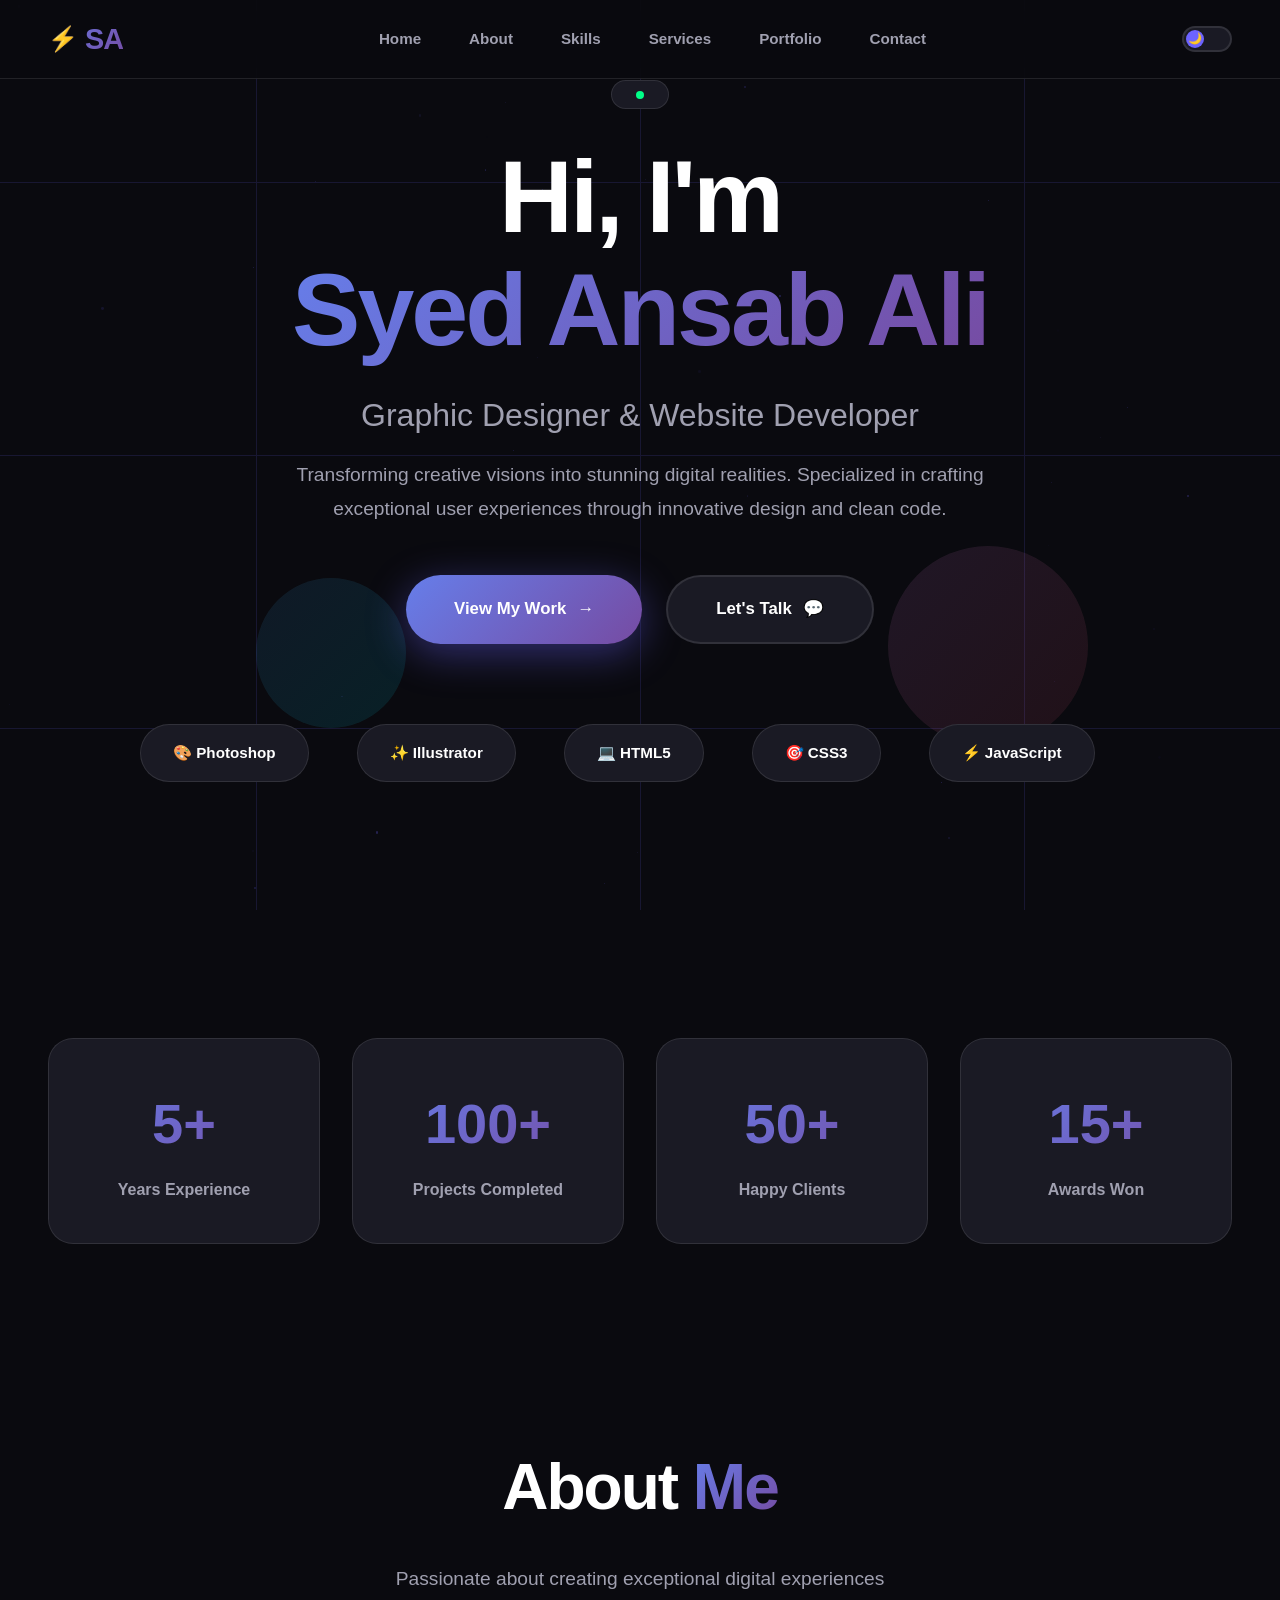
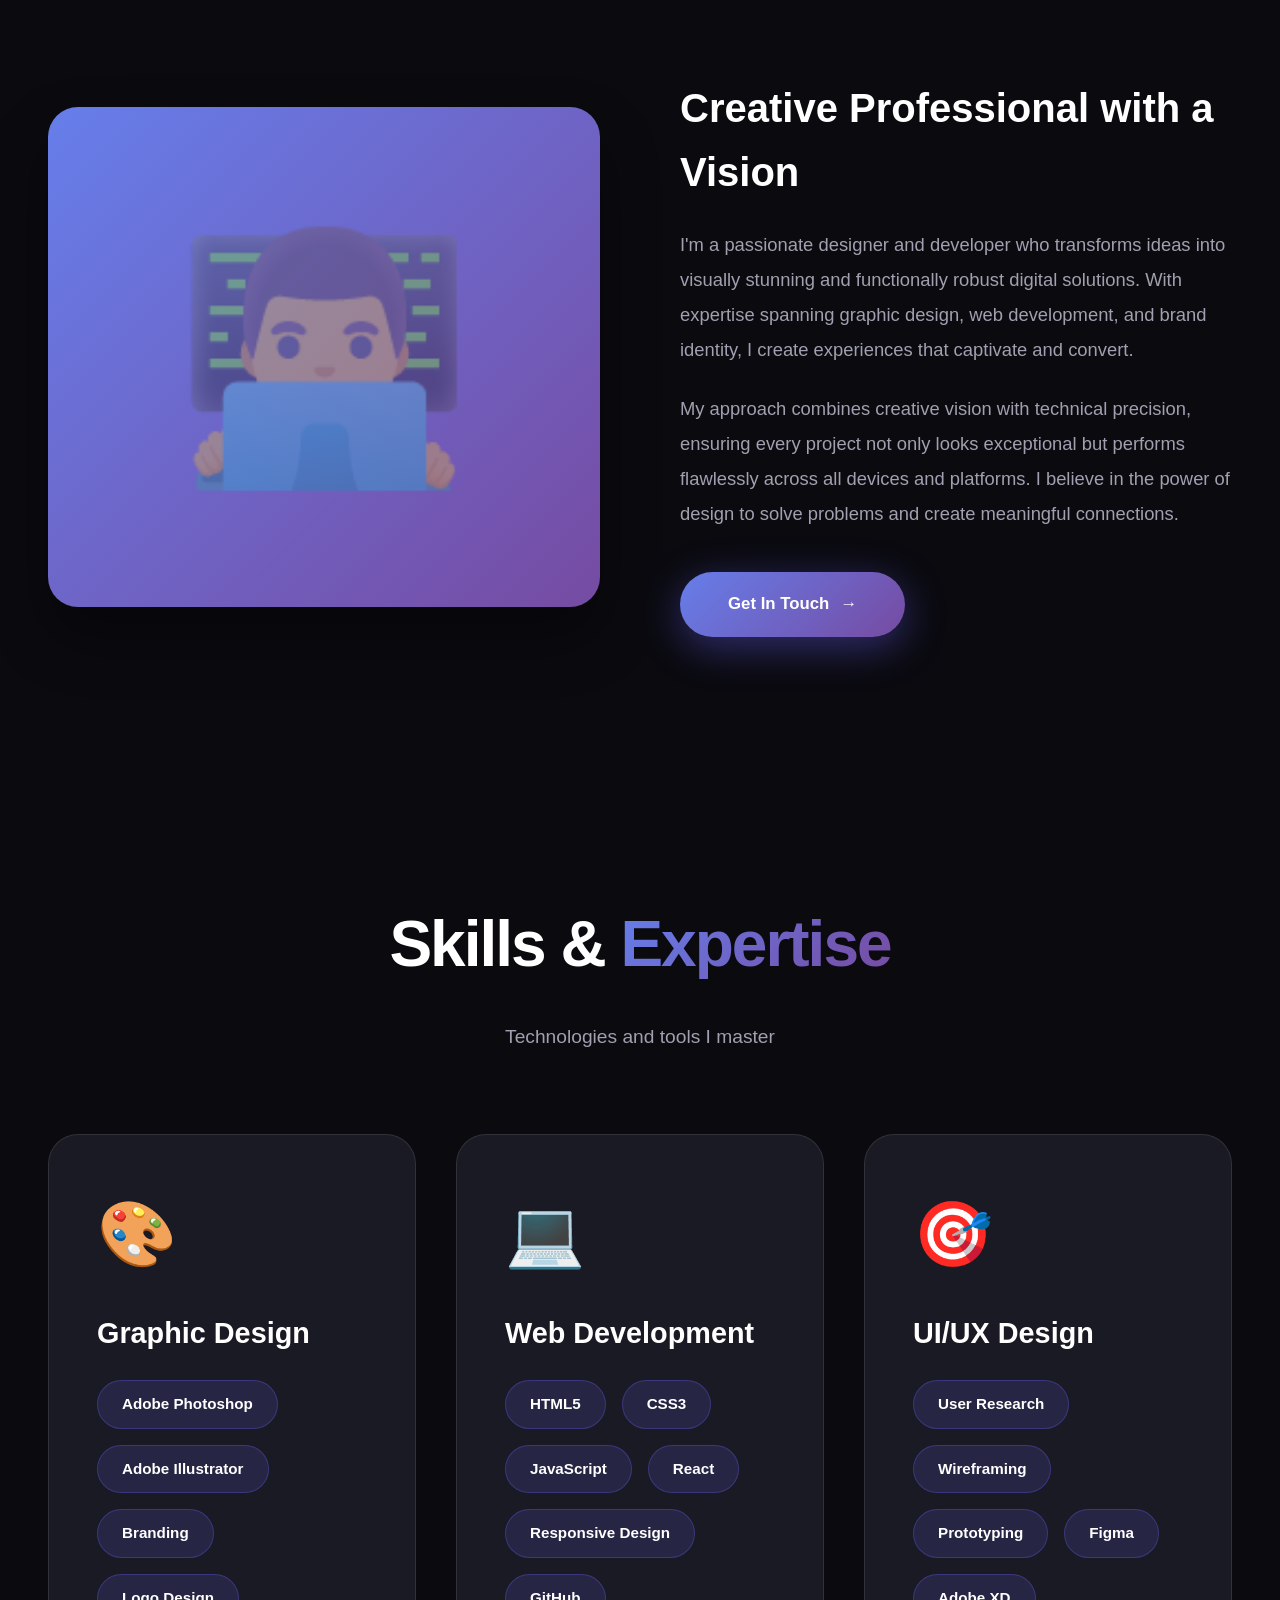
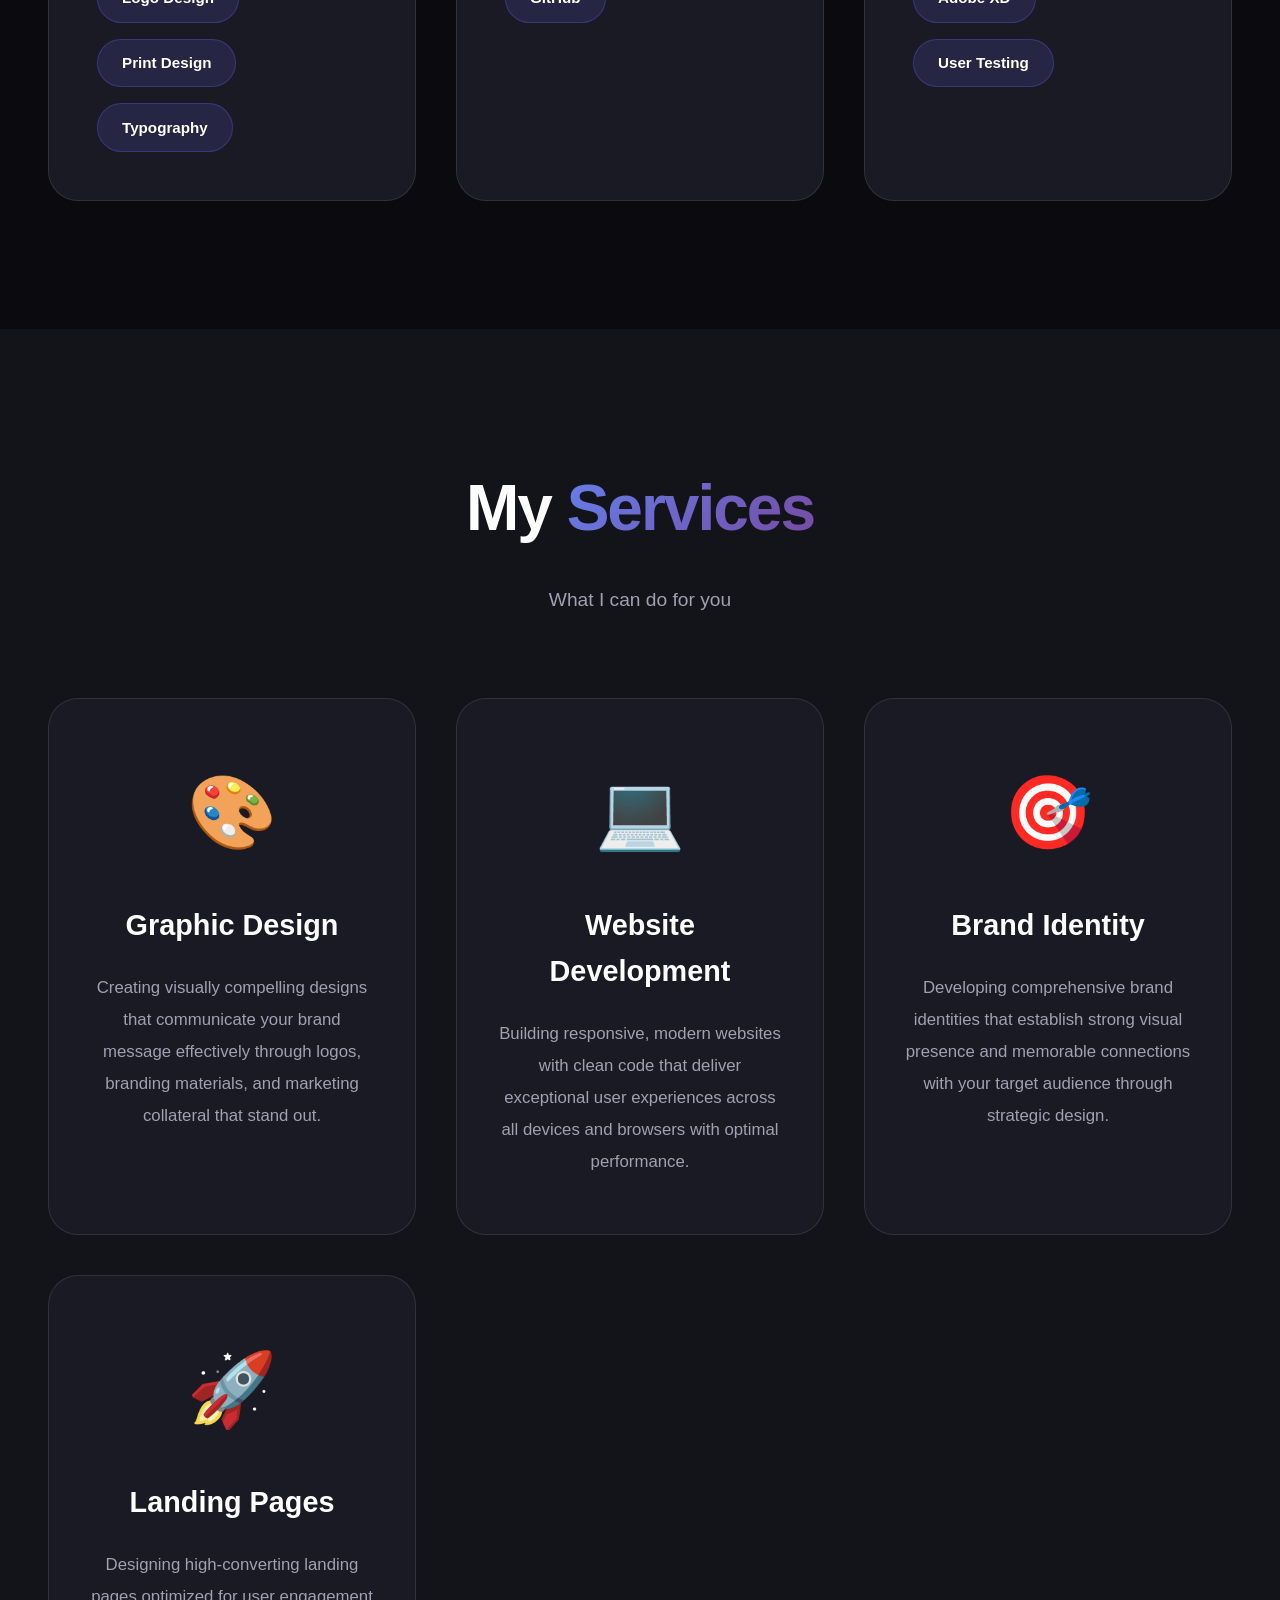
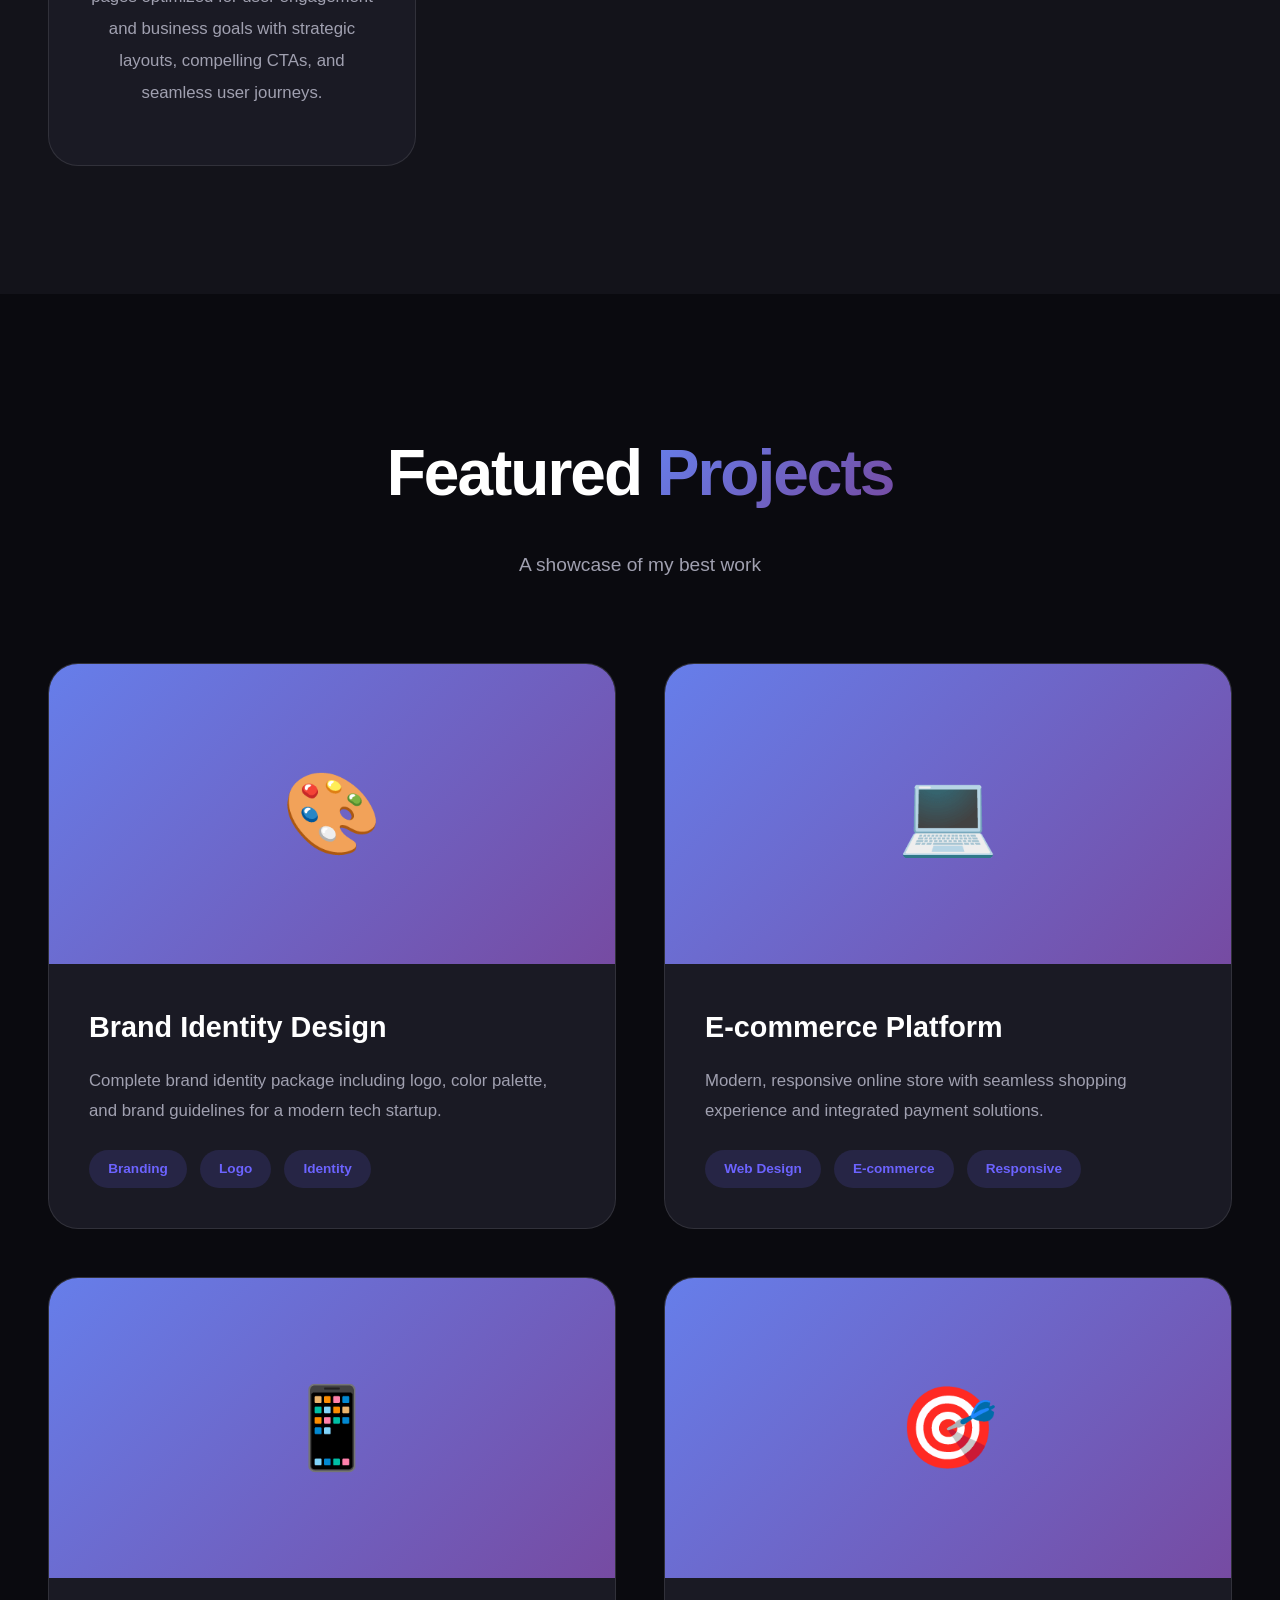
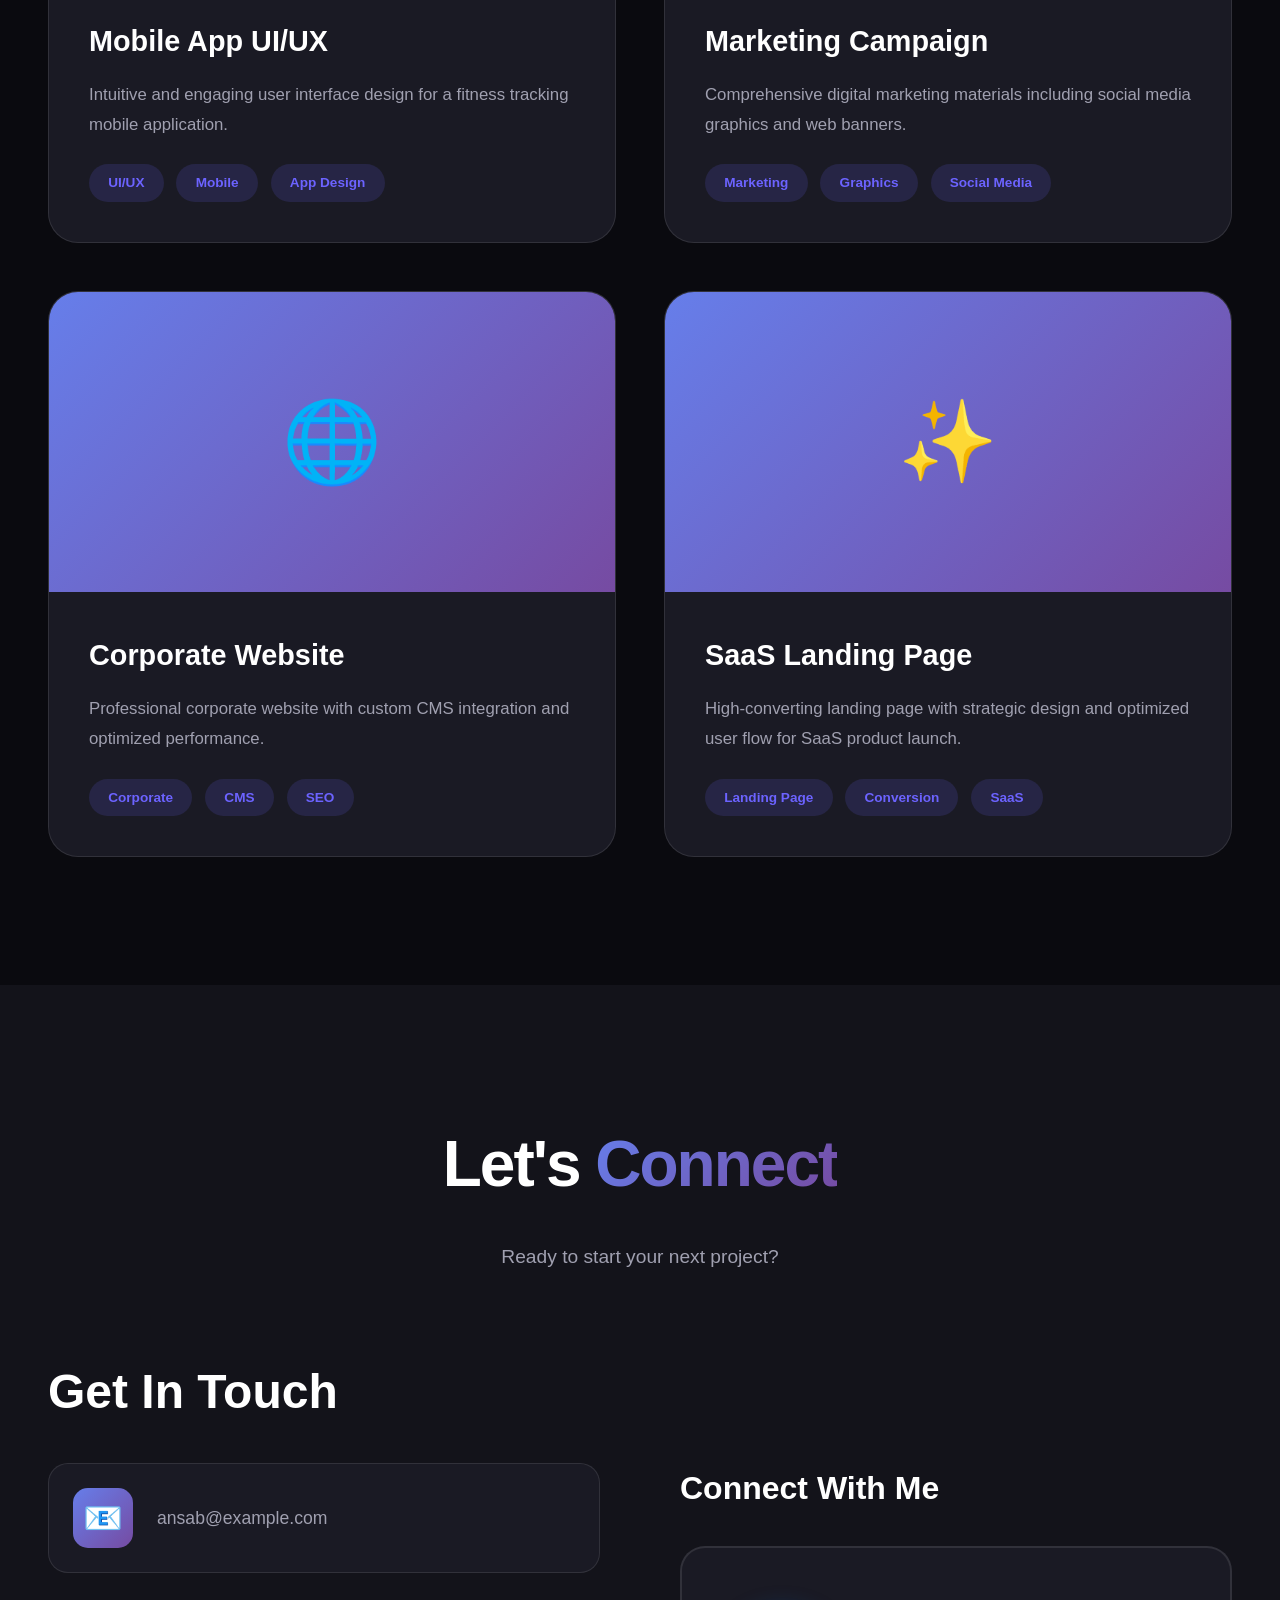
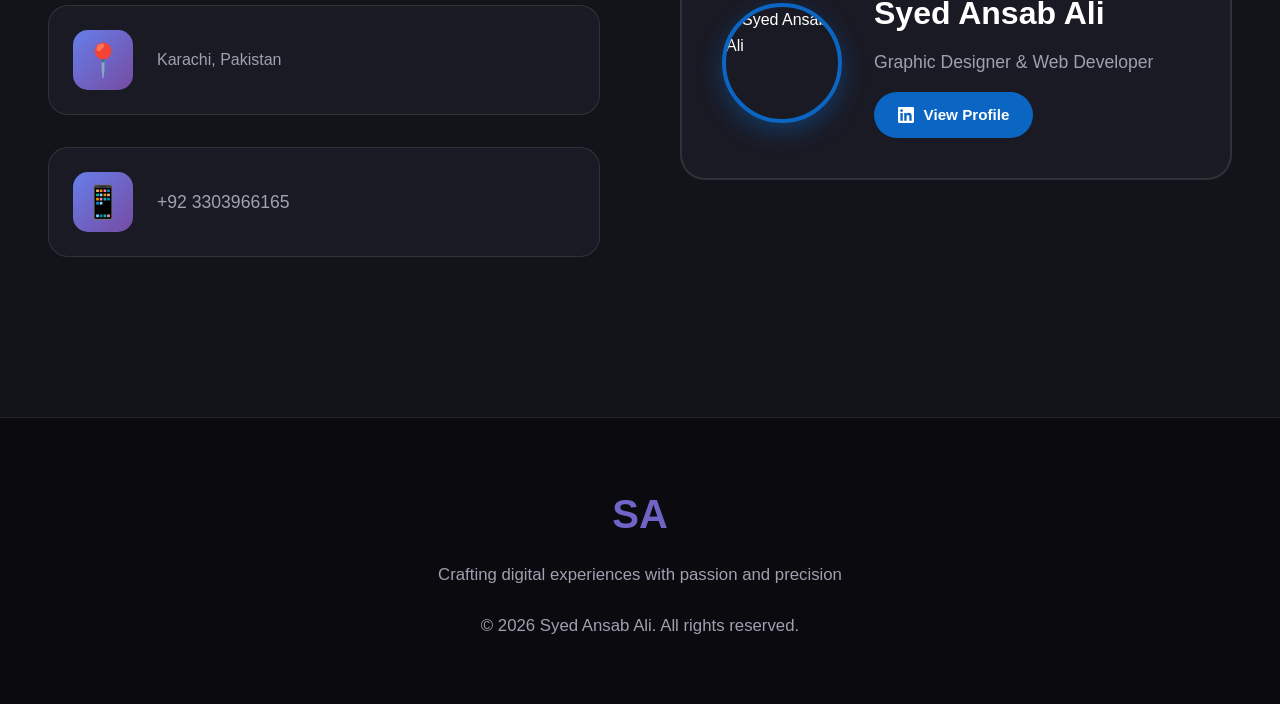
==== index.html @ bd9dcb5e "Update index.html" ====
<!DOCTYPE html>
<html lang="en">
<head>
    <meta charset="UTF-8">
    <meta name="viewport" content="width=device-width, initial-scale=1.0">
    <meta name="description" content="Syed Ansab Ali - Professional Graphic Designer & Web Developer. Creating stunning designs and modern websites.">
    <meta name="keywords" content="graphic design, web development, UI/UX, branding, portfolio">
    <meta name="author" content="Syed Ansab Ali">
    <title>Syed Ansab Ali | Graphic Designer & Web Developer</title>
    <style>
        /* CSS Reset & Variables */
        * {
            margin: 0;
            padding: 0;
            box-sizing: border-box;
        }

        :root {
            --primary: #6C63FF;
            --primary-dark: #5548E0;
            --secondary: #FF6B6B;
            --bg-primary: #0A0A0F;
            --bg-secondary: #13131A;
            --bg-card: #1A1A24;
            --text-primary: #FFFFFF;
            --text-secondary: #A0A0B0;
            --border-color: rgba(255, 255, 255, 0.1);
            --shadow: rgba(0, 0, 0, 0.3);
            --gradient-1: linear-gradient(135deg, #667eea 0%, #764ba2 100%);
            --gradient-2: linear-gradient(135deg, #f093fb 0%, #f5576c 100%);
            --gradient-3: linear-gradient(135deg, #4facfe 0%, #00f2fe 100%);
        }

        [data-theme="light"] {
            --bg-primary: #F8F9FA;
            --bg-secondary: #FFFFFF;
            --bg-card: #FFFFFF;
            --text-primary: #1A1A24;
            --text-secondary: #6C757D;
            --border-color: rgba(0, 0, 0, 0.1);
            --shadow: rgba(0, 0, 0, 0.1);
        }

        html {
            scroll-behavior: smooth;
        }

        body {
            font-family: 'Inter', -apple-system, BlinkMacSystemFont, 'Segoe UI', sans-serif;
            background: var(--bg-primary);
            color: var(--text-primary);
            line-height: 1.6;
            overflow-x: hidden;
            transition: background 0.3s ease, color 0.3s ease;
        }

        /* Particle Background */
        #particles-js {
            position: fixed;
            width: 100%;
            height: 100%;
            top: 0;
            left: 0;
            z-index: 0;
            opacity: 0.6;
        }

        /* Navigation */
        nav {
            position: fixed;
            width: 100%;
            top: 0;
            z-index: 1000;
            background: rgba(10, 10, 15, 0.85);
            backdrop-filter: blur(20px);
            padding: 1rem 0;
            border-bottom: 1px solid var(--border-color);
            transition: all 0.3s ease;
        }

        [data-theme="light"] nav {
            background: rgba(248, 249, 250, 0.85);
        }

        nav.scrolled {
            padding: 0.7rem 0;
            box-shadow: 0 5px 30px var(--shadow);
        }

        nav .container {
            max-width: 1400px;
            margin: 0 auto;
            padding: 0 3rem;
            display: flex;
            justify-content: space-between;
            align-items: center;
        }

        .logo {
            font-size: 1.8rem;
            font-weight: 900;
            background: var(--gradient-1);
            -webkit-background-clip: text;
            -webkit-text-fill-color: transparent;
            background-clip: text;
            text-decoration: none;
            letter-spacing: -1px;
            display: flex;
            align-items: center;
            gap: 0.5rem;
        }

        .logo::before {
            content: '⚡';
            font-size: 1.5rem;
            -webkit-text-fill-color: initial;
        }

        .nav-center {
            display: flex;
            gap: 3rem;
            list-style: none;
            align-items: center;
        }

        .nav-center a {
            color: var(--text-secondary);
            text-decoration: none;
            font-weight: 600;
            font-size: 0.95rem;
            transition: all 0.3s ease;
            position: relative;
            padding: 0.5rem 0;
        }

        .nav-center a::before {
            content: '';
            position: absolute;
            bottom: 0;
            left: 50%;
            width: 0;
            height: 2px;
            background: var(--primary);
            transition: all 0.3s ease;
            transform: translateX(-50%);
        }

        .nav-center a:hover {
            color: var(--text-primary);
        }

        .nav-center a:hover::before {
            width: 100%;
        }

        .nav-right {
            display: flex;
            align-items: center;
            gap: 1.5rem;
        }

        /* Theme Toggle */
        .theme-toggle {
            width: 50px;
            height: 26px;
            background: var(--bg-card);
            border-radius: 50px;
            position: relative;
            cursor: pointer;
            border: 2px solid var(--border-color);
            transition: all 0.3s ease;
        }

        .theme-toggle:hover {
            border-color: var(--primary);
        }

        .theme-toggle-circle {
            width: 18px;
            height: 18px;
            background: var(--primary);
            border-radius: 50%;
            position: absolute;
            top: 2px;
            left: 2px;
            transition: all 0.3s ease;
            display: flex;
            align-items: center;
            justify-content: center;
            font-size: 0.7rem;
        }

        [data-theme="light"] .theme-toggle-circle {
            left: 26px;
        }

        .mobile-toggle {
            display: none;
            flex-direction: column;
            gap: 5px;
            cursor: pointer;
            z-index: 1001;
        }

        .mobile-toggle span {
            width: 28px;
            height: 3px;
            background: var(--text-primary);
            border-radius: 3px;
            transition: all 0.3s ease;
        }

        .mobile-toggle.active span:nth-child(1) {
            transform: rotate(45deg) translate(8px, 8px);
        }

        .mobile-toggle.active span:nth-child(2) {
            opacity: 0;
        }

        .mobile-toggle.active span:nth-child(3) {
            transform: rotate(-45deg) translate(7px, -7px);
        }

        /* Container */
        .container {
            max-width: 1400px;
            margin: 0 auto;
            padding: 0 3rem;
        }

        section {
            padding: 8rem 0;
            position: relative;
            z-index: 1;
        }

        /* Hero Section */
        .hero {
            min-height: 100vh;
            display: flex;
            align-items: center;
            justify-content: center;
            position: relative;
            overflow: hidden;
            padding-top: 80px;
        }

        /* Animated Tech Grid */
        .tech-grid {
            position: absolute;
            width: 100%;
            height: 100%;
            top: 0;
            left: 0;
            opacity: 0.15;
            z-index: 0;
        }

        .tech-line {
            position: absolute;
            background: var(--primary);
            animation: techMove 20s linear infinite;
        }

        .tech-line.horizontal {
            width: 100%;
            height: 1px;
        }

        .tech-line.vertical {
            width: 1px;
            height: 100%;
        }

        @keyframes techMove {
            0%, 100% { opacity: 0.1; }
            50% { opacity: 0.3; }
        }

        /* Floating Elements */
        .floating-element {
            position: absolute;
            border-radius: 50%;
            background: var(--gradient-1);
            opacity: 0.1;
            animation: float 15s ease-in-out infinite;
            z-index: 0;
        }

        .floating-element:nth-child(1) {
            width: 300px;
            height: 300px;
            top: 10%;
            left: 10%;
            animation-delay: 0s;
        }

        .floating-element:nth-child(2) {
            width: 200px;
            height: 200px;
            top: 60%;
            right: 15%;
            background: var(--gradient-2);
            animation-delay: 2s;
        }

        .floating-element:nth-child(3) {
            width: 150px;
            height: 150px;
            bottom: 20%;
            left: 20%;
            background: var(--gradient-3);
            animation-delay: 4s;
        }

        @keyframes float {
            0%, 100% {
                transform: translate(0, 0) rotate(0deg);
            }
            33% {
                transform: translate(30px, -50px) rotate(120deg);
            }
            66% {
                transform: translate(-20px, 30px) rotate(240deg);
            }
        }

        .hero-content {
            position: relative;
            z-index: 1;
            text-align: center;
            max-width: 1000px;
        }

        .hero-badge {
            display: inline-flex;
            align-items: center;
            gap: 0.5rem;
            background: var(--bg-card);
            padding: 0.6rem 1.5rem;
            border-radius: 50px;
            font-size: 0.9rem;
            color: var(--text-secondary);
            margin-bottom: 2rem;
            border: 1px solid var(--border-color);
            animation: slideDown 1s ease;
        }

        .hero-badge .pulse-dot {
            width: 8px;
            height: 8px;
            background: #00FF88;
            border-radius: 50%;
            animation: pulse 2s ease-in-out infinite;
        }

        @keyframes pulse {
            0%, 100% { opacity: 1; transform: scale(1); }
            50% { opacity: 0.5; transform: scale(1.2); }
        }

        @keyframes slideDown {
            from {
                opacity: 0;
                transform: translateY(-30px);
            }
            to {
                opacity: 1;
                transform: translateY(0);
            }
        }

        .hero h1 {
            font-size: clamp(3rem, 8vw, 6.5rem);
            font-weight: 900;
            margin-bottom: 1.5rem;
            letter-spacing: -3px;
            line-height: 1.1;
            animation: fadeInUp 1s ease 0.2s backwards;
        }

        .hero h1 .gradient-text {
            background: var(--gradient-1);
            -webkit-background-clip: text;
            -webkit-text-fill-color: transparent;
            background-clip: text;
            display: inline-block;
            animation: gradientShift 3s ease-in-out infinite;
        }

        @keyframes gradientShift {
            0%, 100% { filter: hue-rotate(0deg); }
            50% { filter: hue-rotate(30deg); }
        }

        @keyframes fadeInUp {
            from {
                opacity: 0;
                transform: translateY(40px);
            }
            to {
                opacity: 1;
                transform: translateY(0);
            }
        }

        .hero .tagline {
            font-size: clamp(1.3rem, 3vw, 2rem);
            color: var(--text-secondary);
            margin-bottom: 1rem;
            font-weight: 400;
            animation: fadeInUp 1s ease 0.4s backwards;
        }

        .hero .subtitle {
            font-size: clamp(1rem, 2vw, 1.2rem);
            color: var(--text-secondary);
            margin-bottom: 3rem;
            max-width: 700px;
            margin-left: auto;
            margin-right: auto;
            line-height: 1.8;
            animation: fadeInUp 1s ease 0.6s backwards;
        }

        .cta-buttons {
            display: flex;
            gap: 1.5rem;
            justify-content: center;
            flex-wrap: wrap;
            animation: fadeInUp 1s ease 0.8s backwards;
        }

        .btn {
            padding: 1.2rem 3rem;
            border-radius: 50px;
            font-weight: 700;
            text-decoration: none;
            transition: all 0.3s ease;
            cursor: pointer;
            border: none;
            font-size: 1.05rem;
            display: inline-flex;
            align-items: center;
            gap: 0.7rem;
            position: relative;
            overflow: hidden;
        }

        .btn::before {
            content: '';
            position: absolute;
            top: 0;
            left: -100%;
            width: 100%;
            height: 100%;
            background: linear-gradient(90deg, transparent, rgba(255,255,255,0.2), transparent);
            transition: all 0.5s ease;
        }

        .btn:hover::before {
            left: 100%;
        }

        .btn-primary {
            background: var(--gradient-1);
            color: white;
            box-shadow: 0 10px 40px rgba(108, 99, 255, 0.4);
        }

        .btn-primary:hover {
            transform: translateY(-3px);
            box-shadow: 0 15px 50px rgba(108, 99, 255, 0.5);
        }

        .btn-secondary {
            background: var(--bg-card);
            color: var(--text-primary);
            border: 2px solid var(--border-color);
        }

        .btn-secondary:hover {
            border-color: var(--primary);
            transform: translateY(-3px);
            box-shadow: 0 10px 30px var(--shadow);
        }

        /* Tech Stack Marquee */
        .tech-marquee {
            margin-top: 5rem;
            overflow: hidden;
            position: relative;
        }

        .marquee-content {
            display: flex;
            gap: 3rem;
            animation: marquee 30s linear infinite;
        }

        .tech-item {
            display: flex;
            align-items: center;
            gap: 0.8rem;
            padding: 1rem 2rem;
            background: var(--bg-card);
            border-radius: 50px;
            border: 1px solid var(--border-color);
            white-space: nowrap;
            font-weight: 600;
            font-size: 0.95rem;
        }

        @keyframes marquee {
            0% { transform: translateX(0); }
            100% { transform: translateX(-50%); }
        }

        /* Stats Section */
        .stats-section {
            display: grid;
            grid-template-columns: repeat(auto-fit, minmax(200px, 1fr));
            gap: 2rem;
            margin-top: 4rem;
        }

        .stat-card {
            text-align: center;
            padding: 2.5rem 2rem;
            background: var(--bg-card);
            border-radius: 25px;
            border: 1px solid var(--border-color);
            transition: all 0.3s ease;
            position: relative;
            overflow: hidden;
        }

        .stat-card::before {
            content: '';
            position: absolute;
            top: 0;
            left: 0;
            width: 100%;
            height: 4px;
            background: var(--gradient-1);
            transform: scaleX(0);
            transition: all 0.3s ease;
        }

        .stat-card:hover {
            transform: translateY(-10px);
            box-shadow: 0 20px 50px var(--shadow);
        }

        .stat-card:hover::before {
            transform: scaleX(1);
        }

        .stat-number {
            font-size: 3.5rem;
            font-weight: 900;
            background: var(--gradient-1);
            -webkit-background-clip: text;
            -webkit-text-fill-color: transparent;
            background-clip: text;
            margin-bottom: 0.5rem;
        }

        .stat-label {
            color: var(--text-secondary);
            font-size: 1rem;
            font-weight: 600;
        }

        /* Section Title */
        .section-title {
            text-align: center;
            margin-bottom: 5rem;
        }

        .section-title h2 {
            font-size: clamp(2.5rem, 5vw, 4rem);
            font-weight: 900;
            margin-bottom: 1.5rem;
            letter-spacing: -2px;
        }

        .section-title .highlight {
            background: var(--gradient-1);
            -webkit-background-clip: text;
            -webkit-text-fill-color: transparent;
            background-clip: text;
        }

        .section-title p {
            color: var(--text-secondary);
            font-size: 1.2rem;
            max-width: 700px;
            margin: 0 auto;
            line-height: 1.8;
        }

        /* About Section */
        .about-grid {
            display: grid;
            grid-template-columns: 1fr 1fr;
            gap: 5rem;
            align-items: center;
        }

        .about-image {
            width: 100%;
            height: 500px;
            background: var(--gradient-1);
            border-radius: 30px;
            position: relative;
            overflow: hidden;
            box-shadow: 0 30px 60px var(--shadow);
        }

        .about-image::before {
            content: '👨‍💻';
            position: absolute;
            font-size: 15rem;
            top: 50%;
            left: 50%;
            transform: translate(-50%, -50%);
            opacity: 0.3;
        }

        .about-text h3 {
            font-size: 2.5rem;
            margin-bottom: 1.5rem;
            font-weight: 800;
        }

        .about-text p {
            color: var(--text-secondary);
            margin-bottom: 1.5rem;
            font-size: 1.15rem;
            line-height: 1.9;
        }

        /* Skills Section */
        .skills-grid {
            display: grid;
            grid-template-columns: repeat(auto-fit, minmax(350px, 1fr));
            gap: 2.5rem;
        }

        .skill-card {
            background: var(--bg-card);
            padding: 3rem;
            border-radius: 30px;
            border: 1px solid var(--border-color);
            transition: all 0.4s ease;
            position: relative;
            overflow: hidden;
        }

        .skill-card::before {
            content: '';
            position: absolute;
            top: -50%;
            left: -50%;
            width: 200%;
            height: 200%;
            background: conic-gradient(transparent, var(--primary), transparent 30%);
            opacity: 0;
            transition: all 0.6s ease;
            animation: rotate 4s linear infinite;
        }

        @keyframes rotate {
            100% { transform: rotate(360deg); }
        }

        .skill-card:hover::before {
            opacity: 0.1;
        }

        .skill-card:hover {
            transform: translateY(-15px);
            box-shadow: 0 25px 60px var(--shadow);
            border-color: var(--primary);
        }

        .skill-icon {
            font-size: 4rem;
            margin-bottom: 1.5rem;
        }

        .skill-card h3 {
            font-size: 1.8rem;
            margin-bottom: 1.5rem;
            font-weight: 800;
        }

        .skill-tags {
            display: flex;
            flex-wrap: wrap;
            gap: 1rem;
        }

        .skill-tag {
            background: rgba(108, 99, 255, 0.15);
            color: var(--text-primary);
            padding: 0.7rem 1.5rem;
            border-radius: 30px;
            font-size: 0.95rem;
            font-weight: 600;
            border: 1px solid rgba(108, 99, 255, 0.3);
            transition: all 0.3s ease;
        }

        .skill-tag:hover {
            background: var(--primary);
            border-color: var(--primary);
            transform: translateY(-3px);
            color: white;
        }

        /* Services Section */
        #services {
            background: var(--bg-secondary);
        }

        .services-grid {
            display: grid;
            grid-template-columns: repeat(auto-fit, minmax(300px, 1fr));
            gap: 2.5rem;
        }

        .service-card {
            background: var(--bg-card);
            padding: 3.5rem 2.5rem;
            border-radius: 30px;
            text-align: center;
            transition: all 0.4s ease;
            border: 1px solid var(--border-color);
            position: relative;
            overflow: hidden;
        }

        .service-card::after {
            content: '';
            position: absolute;
            top: 0;
            left: 0;
            width: 100%;
            height: 100%;
            background: var(--gradient-1);
            opacity: 0;
            transition: all 0.4s ease;
            z-index: 0;
        }

        .service-card:hover::after {
            opacity: 0.1;
        }

        .service-card:hover {
            transform: translateY(-15px) scale(1.02);
            border-color: var(--primary);
            box-shadow: 0 25px 60px var(--shadow);
        }

        .service-icon {
            font-size: 4.5rem;
            margin-bottom: 2rem;
            position: relative;
            z-index: 1;
        }

        .service-card h3 {
            font-size: 1.8rem;
            margin-bottom: 1.5rem;
            font-weight: 800;
            position: relative;
            z-index: 1;
        }

        .service-card p {
            color: var(--text-secondary);
            line-height: 1.9;
            font-size: 1.05rem;
            position: relative;
            z-index: 1;
        }

        /* Portfolio Section */
        .portfolio-grid {
            display: grid;
            grid-template-columns: repeat(auto-fit, minmax(400px, 1fr));
            gap: 3rem;
        }

        .project-card {
            background: var(--bg-card);
            border-radius: 30px;
            overflow: hidden;
            transition: all 0.4s ease;
            border: 1px solid var(--border-color);
            cursor: pointer;
        }

        .project-card:hover {
            transform: translateY(-15px);
            box-shadow: 0 30px 70px var(--shadow);
        }

        .project-image {
            width: 100%;
            height: 300px;
            background: var(--gradient-1);
            display: flex;
            align-items: center;
            justify-content: center;
            font-size: 5rem;
            position: relative;
            overflow: hidden;
        }

        .project-image::before {
            content: '';
            position: absolute;
            width: 100%;
            height: 100%;
            background: linear-gradient(45deg, transparent 30%, rgba(255,255,255,0.1) 50%, transparent 70%);
            top: 0;
            left: -100%;
            transition: all 0.6s ease;
        }

        .project-card:hover .project-image::before {
            left: 100%;
        }

        .project-overlay {
            position: absolute;
            top: 0;
            left: 0;
            width: 100%;
            height: 100%;
            background: rgba(0, 0, 0, 0.85);
            display: flex;
            align-items: center;
            justify-content: center;
            opacity: 0;
            transition: all 0.4s ease;
        }

        .project-card:hover .project-overlay {
            opacity: 1;
        }

        .overlay-content {
            text-align: center;
        }

        .overlay-content .btn {
            padding: 0.8rem 2rem;
            font-size: 0.95rem;
        }

        .project-info {
            padding: 2.5rem;
        }

        .project-info h3 {
            font-size: 1.8rem;
            margin-bottom: 1rem;
            font-weight: 800;
        }

        .project-info p {
            color: var(--text-secondary);
            margin-bottom: 1.5rem;
            line-height: 1.8;
            font-size: 1.05rem;
        }

        .project-tags {
            display: flex;
            flex-wrap: wrap;
            gap: 0.8rem;
        }

        .project-tag {
            background: rgba(108, 99, 255, 0.15);
            color: var(--primary);
            padding: 0.5rem 1.2rem;
            border-radius: 20px;
            font-size: 0.85rem;
            font-weight: 600;
        }

        /* Contact Section */
        #contact {
            background: var(--bg-secondary);
        }

        .contact-grid {
            display: grid;
            grid-template-columns: 1fr 1fr;
            gap: 5rem;
            align-items: center;
        }

        .contact-info h3 {
            font-size: 3rem;
            margin-bottom: 2rem;
            font-weight: 900;
        }

        .contact-item {
            display: flex;
            align-items: center;
            gap: 1.5rem;
            margin-bottom: 2rem;
            padding: 1.5rem;
            background: var(--bg-card);
            border-radius: 20px;
            border: 1px solid var(--border-color);
            transition: all 0.3s ease;
        }

        .contact-item:hover {
            transform: translateX(10px);
            border-color: var(--primary);
        }

        .contact-icon {
            font-size: 2rem;
            width: 60px;
            height: 60px;
            display: flex;
            align-items: center;
            justify-content: center;
            background: var(--gradient-1);
            border-radius: 15px;
        }

        .contact-item a {
            color: var(--text-secondary);
            text-decoration: none;
            font-size: 1.1rem;
            transition: all 0.3s ease;
        }

        .contact-item a:hover {
            color: var(--primary);
        }

        .social-links {
            display: grid;
            grid-template-columns: repeat(2, 1fr);
            gap: 1.5rem;
            margin-top: 3rem;
        }

        .social-link {
            padding: 1.5rem;
            background: var(--bg-card);
            border-radius: 20px;
            display: flex;
            align-items: center;
            gap: 1rem;
            color: var(--text-primary);
            text-decoration: none;
            font-size: 1.1rem;
            font-weight: 600;
            transition: all 0.3s ease;
            border: 1px solid var(--border-color);
        }

        .social-link:hover {
            background: var(--primary);
            color: white;
            transform: translateY(-5px);
            box-shadow: 0 10px 30px var(--shadow);
        }

        .social-icon {
            font-size: 1.8rem;
        }

        /* Footer */
        footer {
            background: var(--bg-primary);
            padding: 4rem 0 2rem;
            text-align: center;
            border-top: 1px solid var(--border-color);
        }

        .footer-content {
            margin-bottom: 2rem;
        }

        .footer-logo {
            font-size: 2.5rem;
            font-weight: 900;
            background: var(--gradient-1);
            -webkit-background-clip: text;
            -webkit-text-fill-color: transparent;
            background-clip: text;
            margin-bottom: 1rem;
        }

        footer p {
            color: var(--text-secondary);
            font-size: 1.05rem;
        }

        /* Scroll to Top Button */
        .scroll-top {
            position: fixed;
            bottom: 3rem;
            right: 3rem;
            width: 60px;
            height: 60px;
            background: var(--gradient-1);
            border-radius: 50%;
            display: flex;
            align-items: center;
            justify-content: center;
            color: white;
            font-size: 1.5rem;
            cursor: pointer;
            opacity: 0;
            visibility: hidden;
            transition: all 0.3s ease;
            z-index: 999;
            box-shadow: 0 10px 30px rgba(108, 99, 255, 0.4);
        }

        .scroll-top.visible {
            opacity: 1;
            visibility: visible;
        }

        .scroll-top:hover {
            transform: translateY(-5px);
            box-shadow: 0 15px 40px rgba(108, 99, 255, 0.6);
        }

        /* Responsive Design */
        @media (max-width: 1200px) {
            nav .container {
                padding: 0 2rem;
            }

            .container {
                padding: 0 2rem;
            }
        }

        @media (max-width: 968px) {
            .nav-center {
                display: none;
                position: absolute;
                top: 100%;
                left: 0;
                right: 0;
                background: var(--bg-secondary);
                flex-direction: column;
                padding: 2rem;
                gap: 1.5rem;
                border-top: 1px solid var(--border-color);
                box-shadow: 0 10px 30px var(--shadow);
            }

            .nav-center.active {
                display: flex;
            }

            .mobile-toggle {
                display: flex;
            }

            .about-grid,
            .contact-grid {
                grid-template-columns: 1fr;
                gap: 3rem;
            }

            .portfolio-grid {
                grid-template-columns: 1fr;
            }

            .stats-section {
                grid-template-columns: repeat(2, 1fr);
            }

            .social-links {
                grid-template-columns: 1fr;
            }
        }

        @media (max-width: 640px) {
            nav .container,
            .container {
                padding: 0 1.5rem;
            }

            section {
                padding: 5rem 0;
            }

            .cta-buttons {
                flex-direction: column;
                width: 100%;
            }

            .btn {
                width: 100%;
            }

            .skills-grid,
            .services-grid {
                grid-template-columns: 1fr;
            }

            .stats-section {
                grid-template-columns: 1fr;
            }

            .scroll-top {
                bottom: 2rem;
                right: 1.5rem;
                width: 50px;
                height: 50px;
            }

            .tech-marquee {
                margin-top: 3rem;
            }

            .hero-badge {
                font-size: 0.8rem;
                padding: 0.5rem 1.2rem;
            }
        }
        /* LinkedIn Profile Card */
.linkedin-card {
    display: flex;
    align-items: center;
    gap: 2rem;
    padding: 2.5rem;
    background: var(--bg-card);
    border-radius: 25px;
    border: 2px solid var(--border-color);
    text-decoration: none;
    color: var(--text-primary);
    transition: all 0.4s cubic-bezier(0.4, 0, 0.2, 1);
    position: relative;
    overflow: hidden;
    cursor: pointer;
}

.linkedin-card::before {
    content: '';
    position: absolute;
    top: 0;
    left: -100%;
    width: 100%;
    height: 100%;
    background: linear-gradient(90deg, transparent, rgba(10, 102, 194, 0.1), transparent);
    transition: all 0.6s ease;
}

.linkedin-card:hover::before {
    left: 100%;
}

.linkedin-card:hover {
    border-color: #0A66C2;
    transform: translateY(-8px);
    box-shadow: 0 20px 60px rgba(10, 102, 194, 0.3);
    background: linear-gradient(135deg, rgba(10, 102, 194, 0.05), var(--bg-card));
}

.linkedin-avatar {
    width: 120px;
    height: 120px;
    border-radius: 50%;
    overflow: hidden;
    border: 4px solid #0A66C2;
    box-shadow: 0 8px 24px rgba(10, 102, 194, 0.4);
    transition: all 0.4s ease;
    flex-shrink: 0;
}

.linkedin-card:hover .linkedin-avatar {
    transform: scale(1.08) rotate(5deg);
    box-shadow: 0 12px 32px rgba(10, 102, 194, 0.6);
}

.linkedin-avatar img {
    width: 100%;
    height: 100%;
    object-fit: cover;
}

.linkedin-info {
    flex: 1;
}

.linkedin-info h4 {
    font-size: 2rem;
    font-weight: 800;
    margin-bottom: 0.5rem;
    color: var(--text-primary);
    transition: all 0.3s ease;
}

.linkedin-card:hover .linkedin-info h4 {
    color: #0A66C2;
    transform: translateX(5px);
}

.linkedin-info p {
    font-size: 1.1rem;
    color: var(--text-secondary);
    margin-bottom: 1rem;
}

.linkedin-badge {
    display: inline-flex;
    align-items: center;
    gap: 0.6rem;
    padding: 0.7rem 1.5rem;
    background: #0A66C2;
    color: white;
    border-radius: 50px;
    font-size: 0.95rem;
    font-weight: 700;
    transition: all 0.3s ease;
}

.linkedin-card:hover .linkedin-badge {
    background: #084a8a;
    transform: translateX(10px);
    box-shadow: 0 8px 20px rgba(10, 102, 194, 0.5);
}

.linkedin-badge svg {
    transition: transform 0.3s ease;
}

.linkedin-card:hover .linkedin-badge svg {
    transform: rotate(360deg);
}

/* Responsive */
@media (max-width: 768px) {
    .linkedin-card {
        flex-direction: column;
        text-align: center;
        padding: 2rem;
    }
    
    .linkedin-avatar {
        width: 100px;
        height: 100px;
    }
    
    .linkedin-info h4 {
        font-size: 1.6rem;
    }
}
    </style>
</head>
<body>
    <!-- Particles Background -->
    <div id="particles-js"></div>

    <!-- Navigation -->
    <nav id="navbar">
        <div class="container">
            <a href="#" class="logo">SA</a>
            <ul class="nav-center" id="navLinks">
                <li><a href="#home">Home</a></li>
                <li><a href="#about">About</a></li>
                <li><a href="#skills">Skills</a></li>
                <li><a href="#services">Services</a></li>
                <li><a href="#portfolio">Portfolio</a></li>
                <li><a href="#contact">Contact</a></li>
            </ul>
            <div class="nav-right">
                <div class="theme-toggle" id="themeToggle">
                    <div class="theme-toggle-circle" id="themeCircle">🌙</div>
                </div>
                <div class="mobile-toggle" id="mobileToggle">
                    <span></span>
                    <span></span>
                    <span></span>
                </div>
            </div>
        </div>
    </nav>

    <!-- Hero Section -->
    <section class="hero" id="home">
        <!-- Tech Grid Animation -->
        <div class="tech-grid">
            <div class="tech-line horizontal" style="top: 20%;"></div>
            <div class="tech-line horizontal" style="top: 50%;"></div>
            <div class="tech-line horizontal" style="top: 80%;"></div>
            <div class="tech-line vertical" style="left: 20%;"></div>
            <div class="tech-line vertical" style="left: 50%;"></div>
            <div class="tech-line vertical" style="left: 80%;"></div>
        </div>

        <!-- Floating Elements -->
        <div class="floating-element"></div>
        <div class="floating-element"></div>
        <div class="floating-element"></div>

        <div class="hero-content">
            <div class="hero-badge">
                <span class="pulse-dot"></span>
            </div>
            <h1>
                Hi, I'm <span class="gradient-text">Syed Ansab Ali</span>
            </h1>
            <p class="tagline">Graphic Designer & Website Developer</p>
            <p class="subtitle">Transforming creative visions into stunning digital realities. Specialized in crafting exceptional user experiences through innovative design and clean code.</p>
            <div class="cta-buttons">
                <a href="#portfolio" class="btn btn-primary">
                    <span>View My Work</span>
                    <span>→</span>
                </a>
                <a href="#contact" class="btn btn-secondary">
                    <span>Let's Talk</span>
                    <span>💬</span>
                </a>
            </div>

            <!-- Tech Stack Marquee -->
            <div class="tech-marquee">
                <div class="marquee-content">
                    <div class="tech-item">🎨 Photoshop</div>
                    <div class="tech-item">✨ Illustrator</div>
                    <div class="tech-item">💻 HTML5</div>
                    <div class="tech-item">🎯 CSS3</div>
                    <div class="tech-item">⚡ JavaScript</div>
                    <div class="tech-item">🚀 React</div>
                    <div class="tech-item">🎨 Figma</div>
                    <div class="tech-item">📱 UI/UX</div>
                    <!-- Duplicate for seamless loop -->
                    <div class="tech-item">🎨 Photoshop</div>
                    <div class="tech-item">✨ Illustrator</div>
                    <div class="tech-item">💻 HTML5</div>
                    <div class="tech-item">🎯 CSS3</div>
                    <div class="tech-item">⚡ JavaScript</div>
                    <div class="tech-item">🚀 React</div>
                    <div class="tech-item">🎨 Figma</div>
                    <div class="tech-item">📱 UI/UX</div>
                </div>
            </div>
        </div>
    </section>

    <!-- Stats Section -->
    <section style="padding: 4rem 0;">
        <div class="container">
            <div class="stats-section">
                <div class="stat-card">
                    <div class="stat-number">5+</div>
                    <div class="stat-label">Years Experience</div>
                </div>
                <div class="stat-card">
                    <div class="stat-number">100+</div>
                    <div class="stat-label">Projects Completed</div>
                </div>
                <div class="stat-card">
                    <div class="stat-number">50+</div>
                    <div class="stat-label">Happy Clients</div>
                </div>
                <div class="stat-card">
                    <div class="stat-number">15+</div>
                    <div class="stat-label">Awards Won</div>
                </div>
            </div>
        </div>
    </section>

    <!-- About Section -->
    <section id="about">
        <div class="container">
            <div class="section-title">
                <h2>About <span class="highlight">Me</span></h2>
                <p>Passionate about creating exceptional digital experiences</p>
            </div>
            <div class="about-grid">
                <div class="about-image"></div>
                <div class="about-text">
                    <h3>Creative Professional with a Vision</h3>
                    <p>I'm a passionate designer and developer who transforms ideas into visually stunning and functionally robust digital solutions. With expertise spanning graphic design, web development, and brand identity, I create experiences that captivate and convert.</p>
                    <p>My approach combines creative vision with technical precision, ensuring every project not only looks exceptional but performs flawlessly across all devices and platforms. I believe in the power of design to solve problems and create meaningful connections.</p>
                    <a href="#contact" class="btn btn-primary" style="margin-top: 1rem;">
                        <span>Get In Touch</span>
                        <span>→</span>
                    </a>
                </div>
            </div>
        </div>
    </section>

    <!-- Skills Section -->
    <section id="skills">
        <div class="container">
            <div class="section-title">
                <h2>Skills & <span class="highlight">Expertise</span></h2>
                <p>Technologies and tools I master</p>
            </div>
            <div class="skills-grid">
                <div class="skill-card">
                    <div class="skill-icon">🎨</div>
                    <h3>Graphic Design</h3>
                    <div class="skill-tags">
                        <span class="skill-tag">Adobe Photoshop</span>
                        <span class="skill-tag">Adobe Illustrator</span>
                        <span class="skill-tag">Branding</span>
                        <span class="skill-tag">Logo Design</span>
                        <span class="skill-tag">Print Design</span>
                        <span class="skill-tag">Typography</span>
                    </div>
                </div>
                <div class="skill-card">
                    <div class="skill-icon">💻</div>
                    <h3>Web Development</h3>
                    <div class="skill-tags">
                        <span class="skill-tag">HTML5</span>
                        <span class="skill-tag">CSS3</span>
                        <span class="skill-tag">JavaScript</span>
                        <span class="skill-tag">React</span>
                        <span class="skill-tag">Responsive Design</span>
                        <span class="skill-tag">GitHub</span>
                    </div>
                </div>
                <div class="skill-card">
                    <div class="skill-icon">🎯</div>
                    <h3>UI/UX Design</h3>
                    <div class="skill-tags">
                        <span class="skill-tag">User Research</span>
                        <span class="skill-tag">Wireframing</span>
                        <span class="skill-tag">Prototyping</span>
                        <span class="skill-tag">Figma</span>
                        <span class="skill-tag">Adobe XD</span>
                        <span class="skill-tag">User Testing</span>
                    </div>
                </div>
            </div>
        </div>
    </section>

    <!-- Services Section -->
    <section id="services">
        <div class="container">
            <div class="section-title">
                <h2>My <span class="highlight">Services</span></h2>
                <p>What I can do for you</p>
            </div>
            <div class="services-grid">
                <div class="service-card">
                    <div class="service-icon">🎨</div>
                    <h3>Graphic Design</h3>
                    <p>Creating visually compelling designs that communicate your brand message effectively through logos, branding materials, and marketing collateral that stand out.</p>
                </div>
                <div class="service-card">
                    <div class="service-icon">💻</div>
                    <h3>Website Development</h3>
                    <p>Building responsive, modern websites with clean code that deliver exceptional user experiences across all devices and browsers with optimal performance.</p>
                </div>
                <div class="service-card">
                    <div class="service-icon">🎯</div>
                    <h3>Brand Identity</h3>
                    <p>Developing comprehensive brand identities that establish strong visual presence and memorable connections with your target audience through strategic design.</p>
                </div>
                <div class="service-card">
                    <div class="service-icon">🚀</div>
                    <h3>Landing Pages</h3>
                    <p>Designing high-converting landing pages optimized for user engagement and business goals with strategic layouts, compelling CTAs, and seamless user journeys.</p>
                </div>
            </div>
        </div>
    </section>

    <!-- Portfolio Section -->
    <section id="portfolio">
        <div class="container">
            <div class="section-title">
                <h2>Featured <span class="highlight">Projects</span></h2>
                <p>A showcase of my best work</p>
            </div>
            <div class="portfolio-grid">
                <div class="project-card">
                    <div class="project-image">
                        🎨
                        <div class="project-overlay">
                            <div class="overlay-content">
                                <a href="#" class="btn btn-primary">View Project</a>
                            </div>
                        </div>
                    </div>
                    <div class="project-info">
                        <h3>Brand Identity Design</h3>
                        <p>Complete brand identity package including logo, color palette, and brand guidelines for a modern tech startup.</p>
                        <div class="project-tags">
                            <span class="project-tag">Branding</span>
                            <span class="project-tag">Logo</span>
                            <span class="project-tag">Identity</span>
                        </div>
                    </div>
                </div>
                <div class="project-card">
                    <div class="project-image">
                        💻
                        <div class="project-overlay">
                            <div class="overlay-content">
                                <a href="#" class="btn btn-primary">View Project</a>
                            </div>
                        </div>
                    </div>
                    <div class="project-info">
                        <h3>E-commerce Platform</h3>
                        <p>Modern, responsive online store with seamless shopping experience and integrated payment solutions.</p>
                        <div class="project-tags">
                            <span class="project-tag">Web Design</span>
                            <span class="project-tag">E-commerce</span>
                            <span class="project-tag">Responsive</span>
                        </div>
                    </div>
                </div>
                <div class="project-card">
                    <div class="project-image">
                        📱
                        <div class="project-overlay">
                            <div class="overlay-content">
                                <a href="#" class="btn btn-primary">View Project</a>
                            </div>
                        </div>
                    </div>
                    <div class="project-info">
                        <h3>Mobile App UI/UX</h3>
                        <p>Intuitive and engaging user interface design for a fitness tracking mobile application.</p>
                        <div class="project-tags">
                            <span class="project-tag">UI/UX</span>
                            <span class="project-tag">Mobile</span>
                            <span class="project-tag">App Design</span>
                        </div>
                    </div>
                </div>
                <div class="project-card">
                    <div class="project-image">
                        🎯
                        <div class="project-overlay">
                            <div class="overlay-content">
                                <a href="#" class="btn btn-primary">View Project</a>
                            </div>
                        </div>
                    </div>
                    <div class="project-info">
                        <h3>Marketing Campaign</h3>
                        <p>Comprehensive digital marketing materials including social media graphics and web banners.</p>
                        <div class="project-tags">
                            <span class="project-tag">Marketing</span>
                            <span class="project-tag">Graphics</span>
                            <span class="project-tag">Social Media</span>
                        </div>
                    </div>
                </div>
                <div class="project-card">
                    <div class="project-image">
                        🌐
                        <div class="project-overlay">
                            <div class="overlay-content">
                                <a href="#" class="btn btn-primary">View Project</a>
                            </div>
                        </div>
                    </div>
                    <div class="project-info">
                        <h3>Corporate Website</h3>
                        <p>Professional corporate website with custom CMS integration and optimized performance.</p>
                        <div class="project-tags">
                            <span class="project-tag">Corporate</span>
                            <span class="project-tag">CMS</span>
                            <span class="project-tag">SEO</span>
                        </div>
                    </div>
                </div>
                <div class="project-card">
                    <div class="project-image">
                        ✨
                        <div class="project-overlay">
                            <div class="overlay-content">
                                <a href="#" class="btn btn-primary">View Project</a>
                            </div>
                        </div>
                    </div>
                    <div class="project-info">
                        <h3>SaaS Landing Page</h3>
                        <p>High-converting landing page with strategic design and optimized user flow for SaaS product launch.</p>
                        <div class="project-tags">
                            <span class="project-tag">Landing Page</span>
                            <span class="project-tag">Conversion</span>
                            <span class="project-tag">SaaS</span>
                        </div>
                    </div>
                </div>
            </div>
        </div>
    </section>

    <!-- Contact Section -->
    <section id="contact">
        <div class="container">
            <div class="section-title">
                <h2>Let's <span class="highlight">Connect</span></h2>
                <p>Ready to start your next project?</p>
            </div>
            <div class="contact-grid">
                <div class="contact-info">
                    <h3>Get In Touch</h3>
                    <div class="contact-item">
                        <div class="contact-icon">📧</div>
                        <div>
                            <a href="mailto:syedansab98@gmail.com">ansab@example.com</a>
                        </div>
                    </div>
                    <div class="contact-item">
                        <div class="contact-icon">📍</div>
                        <div>
                            <span style="color: var(--text-secondary);">Karachi, Pakistan</span>
                        </div>
                    </div>
                    <div class="contact-item">
                        <div class="contact-icon">📱</div>
                        <div>
                            <a href="tel:+923001234567">+92 3303966165 </a>
                        </div>
                    </div>
                </div>
                <div>
    <h3 style="margin-bottom: 2rem; font-size: 2rem;">Connect With Me</h3>
    
    <!-- LinkedIn Profile Card -->
    <a href="https://linkedin.com/in/your-username" target="_blank" class="linkedin-card">
        <div class="linkedin-avatar">
            <img src="https://i.ibb.co/placeholder/your-photo.jpg" alt="Syed Ansab Ali">
            <!-- Ya direct LinkedIn profile pic URL use karo -->
            <!-- <img src="https://media.licdn.com/dms/image/..." alt="Syed Ansab Ali"> -->
        </div>
        <div class="linkedin-info">
            <h4>Syed Ansab Ali</h4>
            <p>Graphic Designer & Web Developer</p>
            <span class="linkedin-badge">
                <svg width="16" height="16" viewBox="0 0 24 24" fill="currentColor">
                    <path d="M20.447 20.452h-3.554v-5.569c0-1.328-.027-3.037-1.852-3.037-1.853 0-2.136 1.445-2.136 2.939v5.667H9.351V9h3.414v1.561h.046c.477-.9 1.637-1.85 3.37-1.85 3.601 0 4.267 2.37 4.267 5.455v6.286zM5.337 7.433c-1.144 0-2.063-.926-2.063-2.065 0-1.138.92-2.063 2.063-2.063 1.14 0 2.064.925 2.064 2.063 0 1.139-.925 2.065-2.064 2.065zm1.782 13.019H3.555V9h3.564v11.452zM22.225 0H1.771C.792 0 0 .774 0 1.729v20.542C0 23.227.792 24 1.771 24h20.451C23.2 24 24 23.227 24 22.271V1.729C24 .774 23.2 0 22.222 0h.003z"/>
                </svg>
                View Profile
            </span>
        </div>
         </a>
    </section>

    <!-- Footer -->
    <footer>
        <div class="container">
            <div class="footer-content">
                <div class="footer-logo">SA</div>
                <p style="margin-bottom: 1.5rem;">Crafting digital experiences with passion and precision</p>
                <p>&copy; 2026 Syed Ansab Ali. All rights reserved.</p>
            </div>
        </div>
    </footer>

    <!-- Scroll to Top -->
    <div class="scroll-top" id="scrollTop">↑</div>

    <script>
        // Theme Toggle
        const themeToggle = document.getElementById('themeToggle');
        const themeCircle = document.getElementById('themeCircle');
        const html = document.documentElement;

        // Check for saved theme
        const currentTheme = localStorage.getItem('theme') || 'dark';
        html.setAttribute('data-theme', currentTheme);
        themeCircle.textContent = currentTheme === 'dark' ? '🌙' : '☀️';

        themeToggle.addEventListener('click', () => {
            const theme = html.getAttribute('data-theme');
            const newTheme = theme === 'dark' ? 'light' : 'dark';
            html.setAttribute('data-theme', newTheme);
            localStorage.setItem('theme', newTheme);
            themeCircle.textContent = newTheme === 'dark' ? '🌙' : '☀️';
        });

        // Mobile Navigation
        const mobileToggle = document.getElementById('mobileToggle');
        const navLinks = document.getElementById('navLinks');

        mobileToggle.addEventListener('click', () => {
            navLinks.classList.toggle('active');
            mobileToggle.classList.toggle('active');
        });

        // Close mobile menu on link click
        document.querySelectorAll('.nav-center a').forEach(link => {
            link.addEventListener('click', () => {
                navLinks.classList.remove('active');
                mobileToggle.classList.remove('active');
            });
        });

        // Navbar scroll effect
        const navbar = document.getElementById('navbar');
        window.addEventListener('scroll', () => {
            if (window.scrollY > 100) {
                navbar.classList.add('scrolled');
            } else {
                navbar.classList.remove('scrolled');
            }
        });

        // Scroll to Top Button
        const scrollTop = document.getElementById('scrollTop');

        window.addEventListener('scroll', () => {
            if (window.scrollY > 500) {
                scrollTop.classList.add('visible');
            } else {
                scrollTop.classList.remove('visible');
            }
        });

        scrollTop.addEventListener('click', () => {
            window.scrollTo({
                top: 0,
                behavior: 'smooth'
            });
        });

        // Smooth scroll offset for fixed nav
        document.querySelectorAll('a[href^="#"]').forEach(anchor => {
            anchor.addEventListener('click', function(e) {
                e.preventDefault();
                const target = document.querySelector(this.getAttribute('href'));
                if (target) {
                    const offset = 80;
                    const targetPosition = target.offsetTop - offset;
                    window.scrollTo({
                        top: targetPosition,
                        behavior: 'smooth'
                    });
                }
            });
        });

        // Simple particle effect
        const particlesContainer = document.getElementById('particles-js');
        for (let i = 0; i < 50; i++) {
            const particle = document.createElement('div');
            particle.style.position = 'absolute';
            particle.style.width = Math.random() * 3 + 'px';
            particle.style.height = particle.style.width;
            particle.style.background = 'var(--primary)';
            particle.style.borderRadius = '50%';
            particle.style.left = Math.random() * 100 + '%';
            particle.style.top = Math.random() * 100 + '%';
            particle.style.opacity = Math.random() * 0.5;
            particle.style.animation = `float ${Math.random() * 10 + 10}s linear infinite`;
            particlesContainer.appendChild(particle);
        }

        // Number animation for stats
        const animateNumbers = () => {
            const stats = document.querySelectorAll('.stat-number');
            stats.forEach(stat => {
                const target = parseInt(stat.textContent);
                let current = 0;
                const increment = target / 50;
                const timer = setInterval(() => {
                    current += increment;
                    if (current >= target) {
                        stat.textContent = target + '+';
                        clearInterval(timer);
                    } else {
                        stat.textContent = Math.floor(current) + '+';
                    }
                }, 30);
            });
        };

        // Intersection Observer for animations
        const observer = new IntersectionObserver((entries) => {
            entries.forEach(entry => {
                if (entry.isIntersecting) {
                    if (entry.target.classList.contains('stats-section')) {
                        animateNumbers();
                        observer.unobserve(entry.target);
                    }
                }
            });
        }, { threshold: 0.5 });

        const statsSection = document.querySelector('.stats-section');
        if (statsSection) {
            observer.observe(statsSection);
        }
    </script>
</body>
</html>
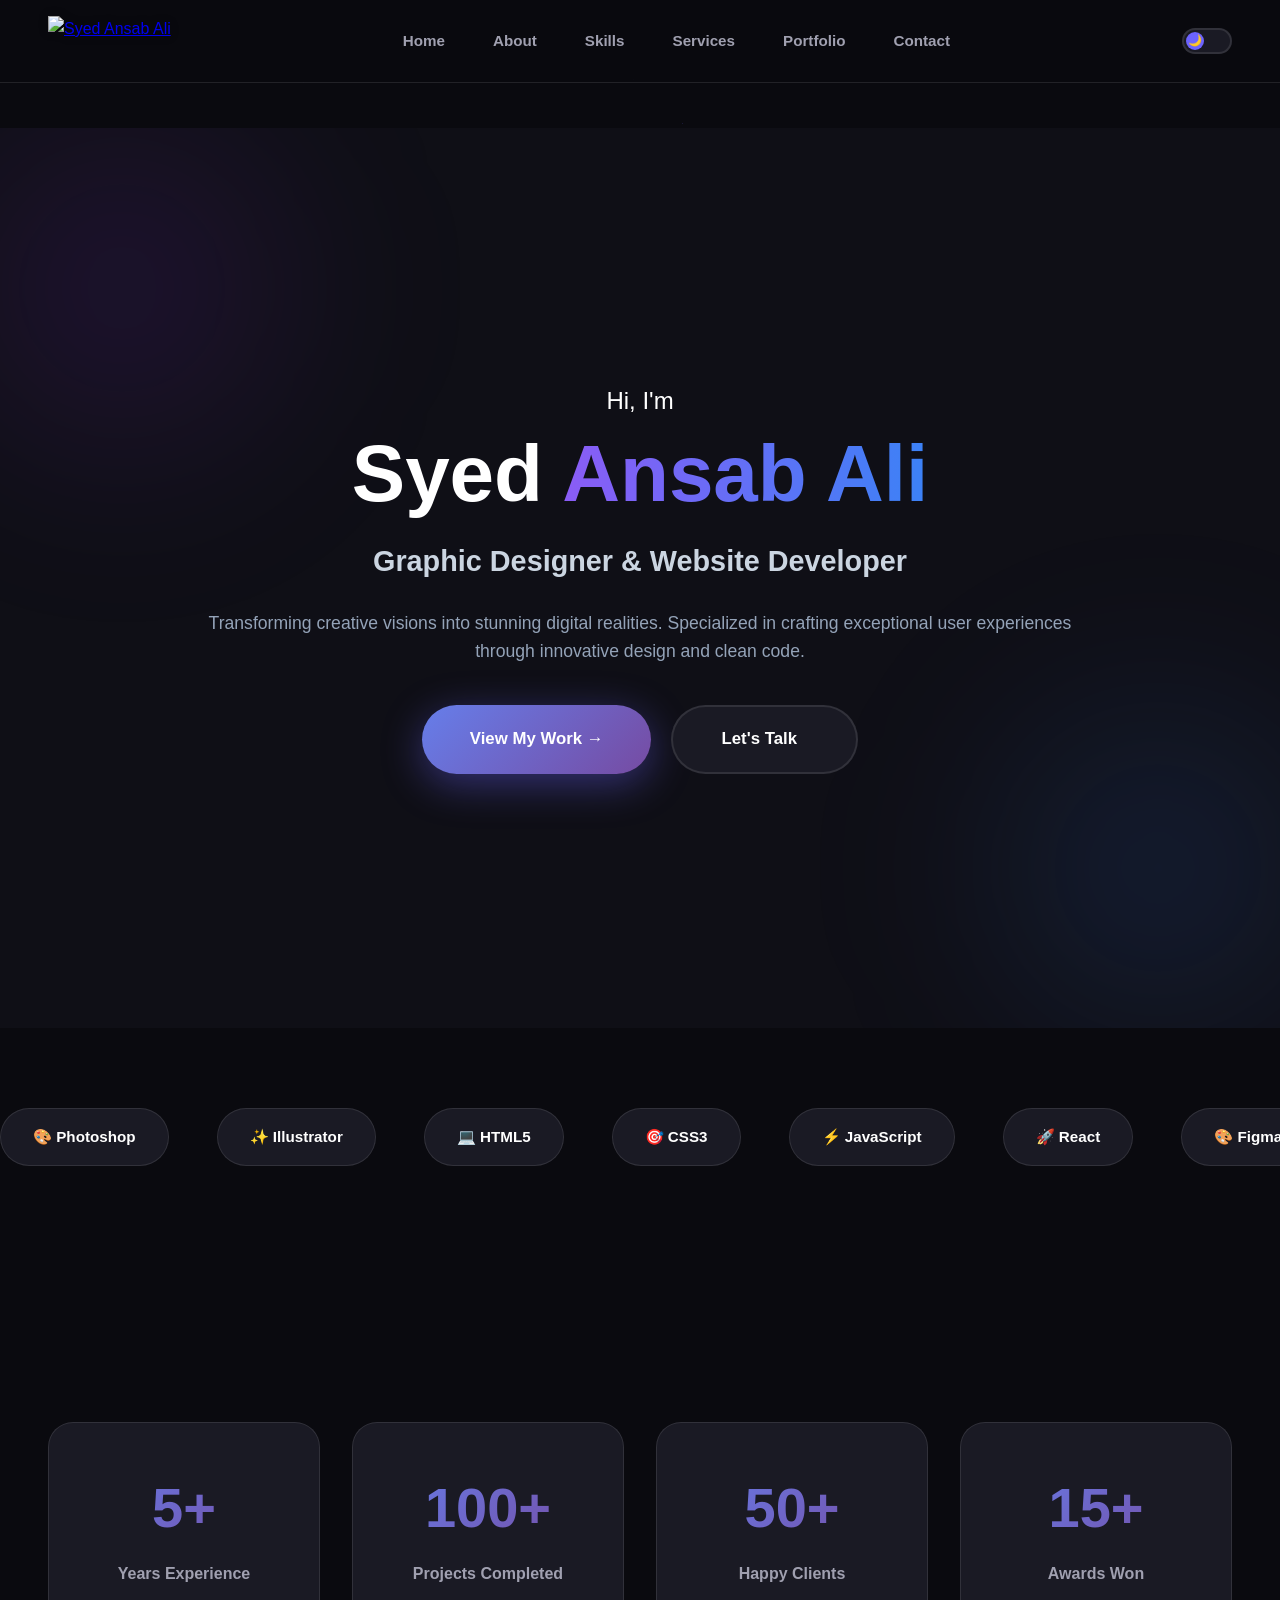
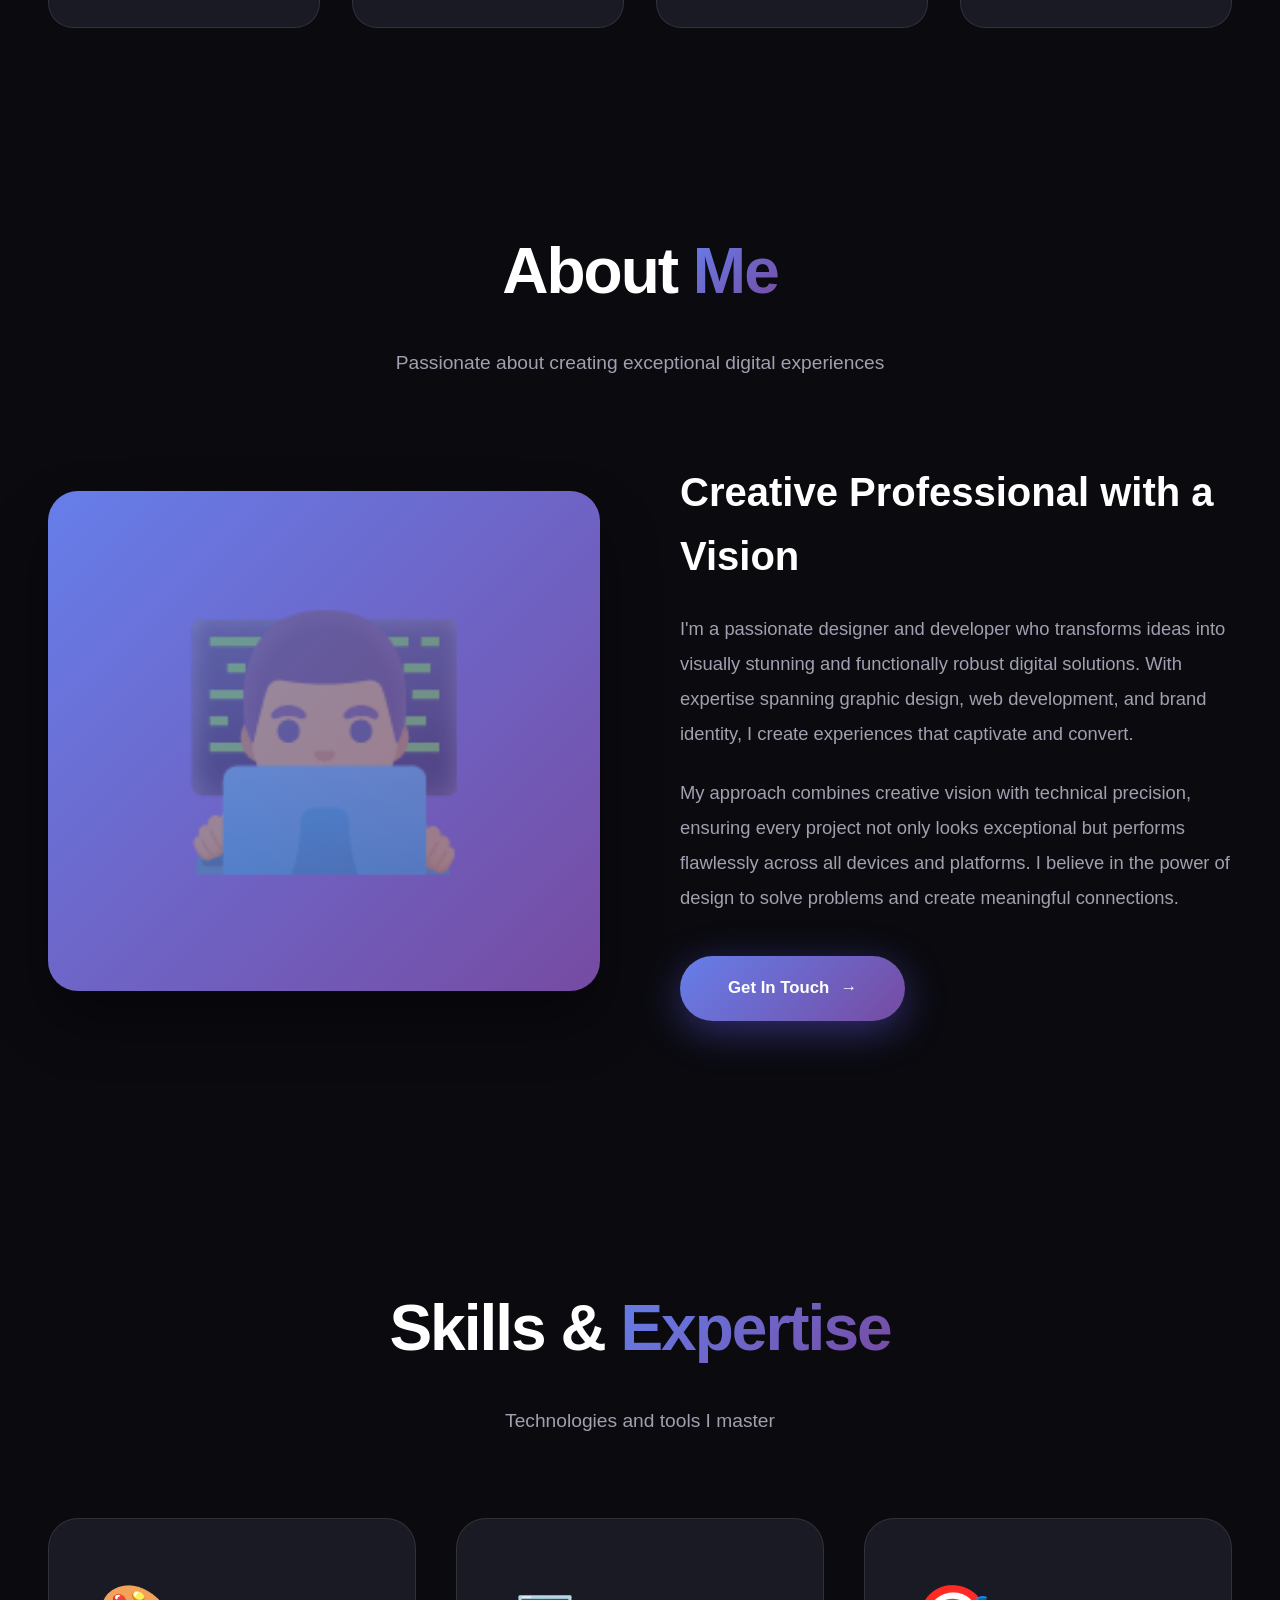
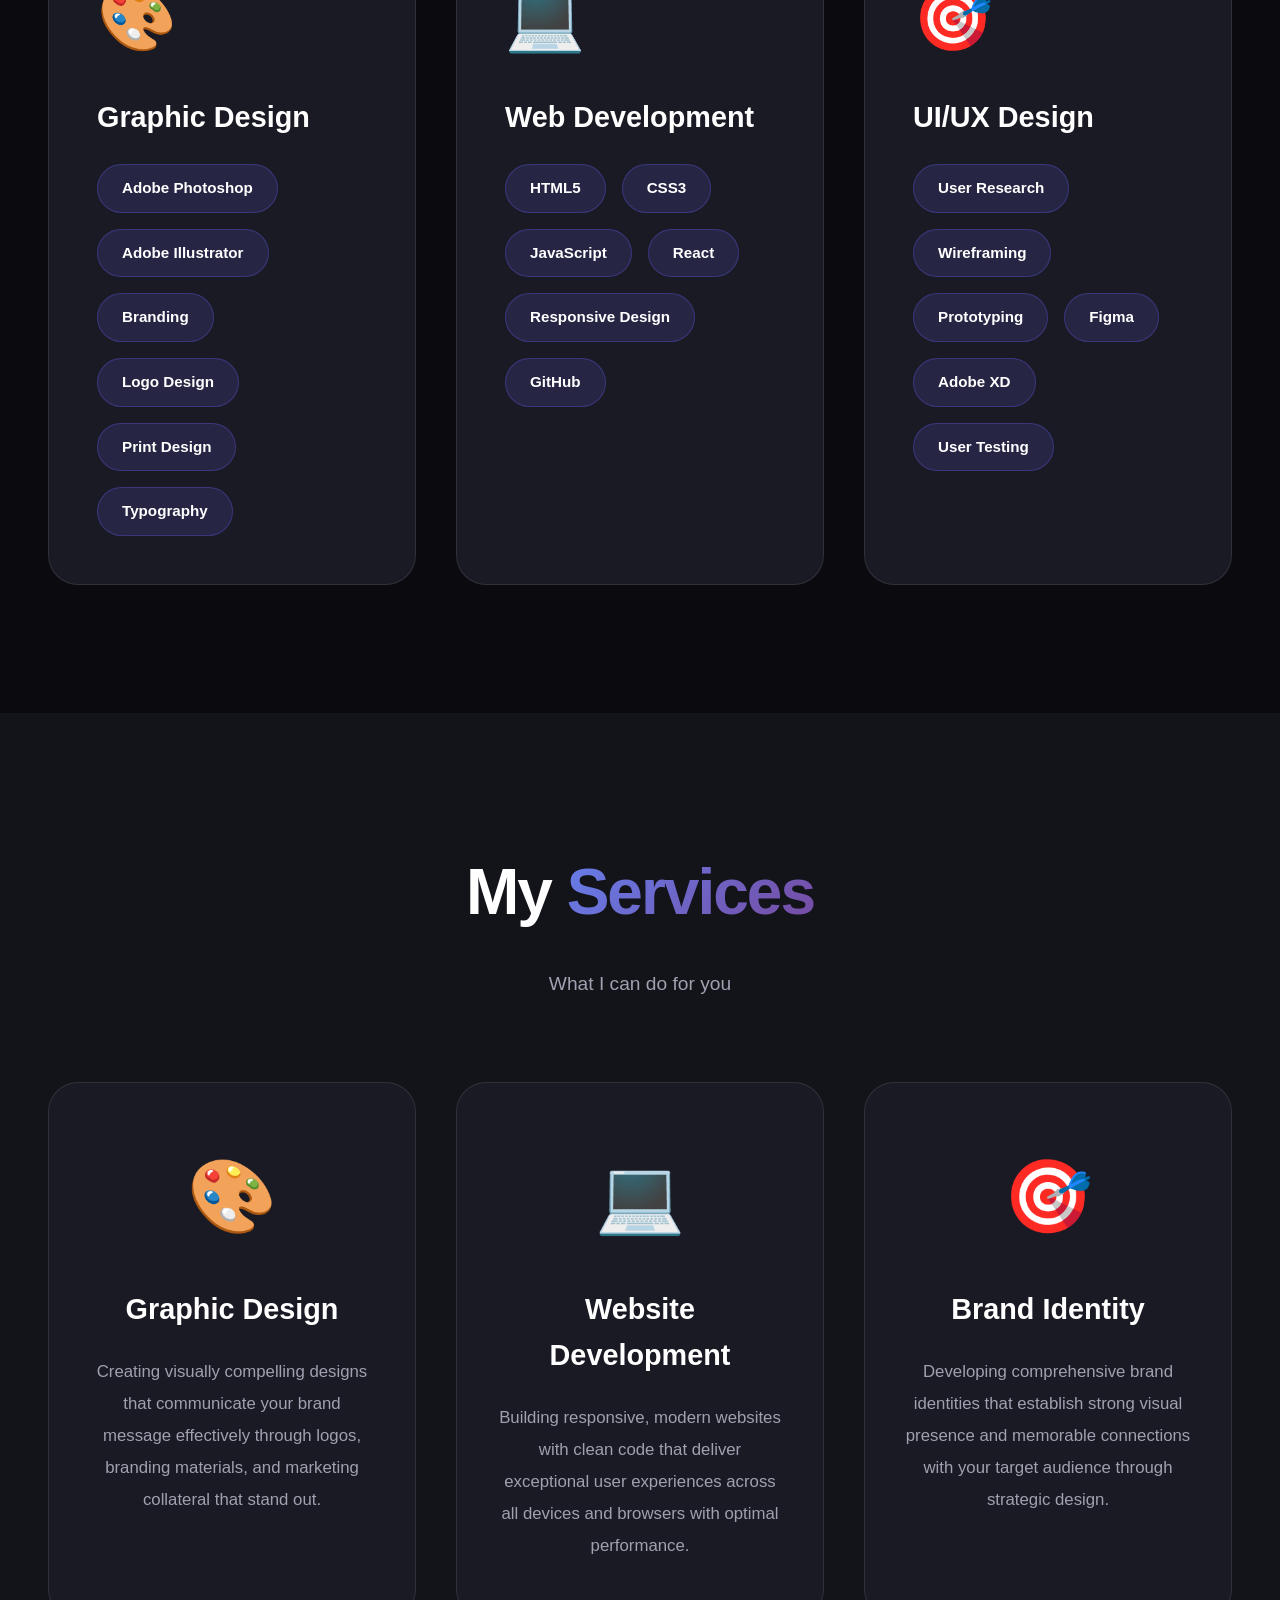
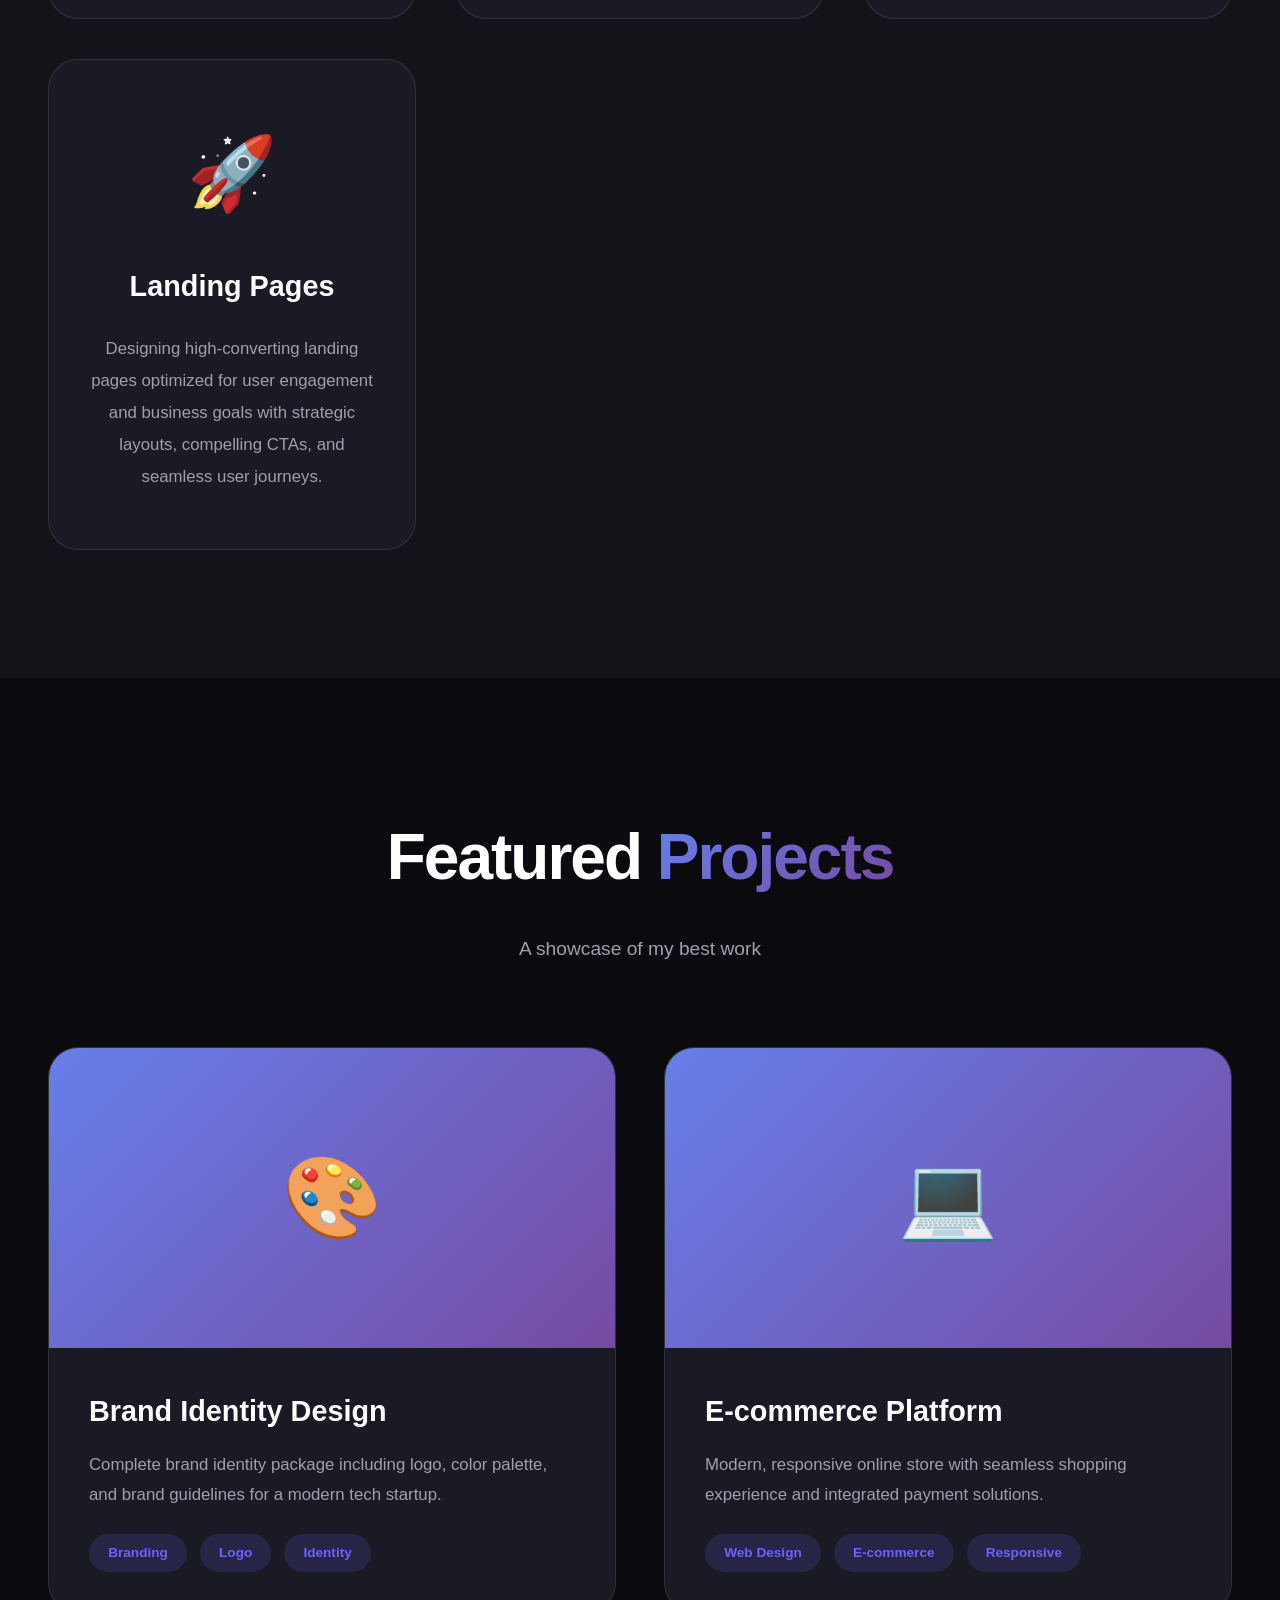
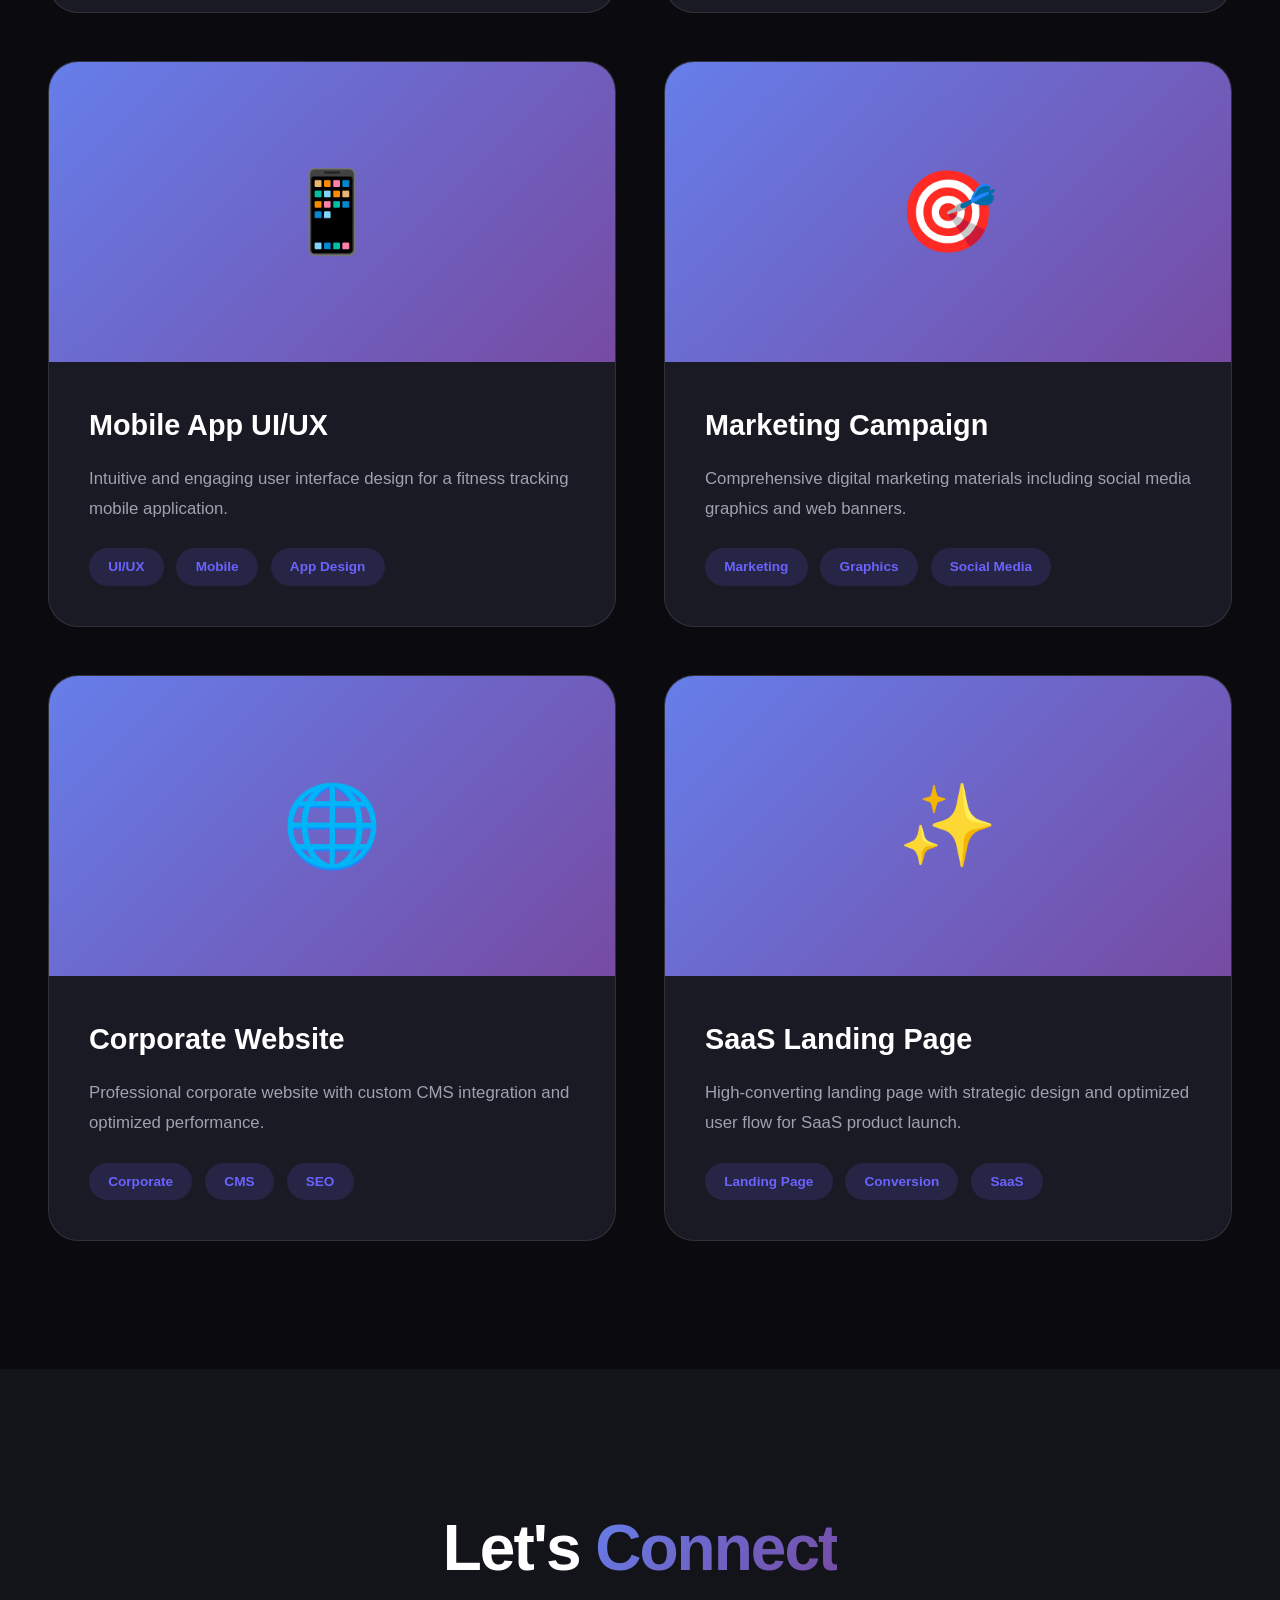
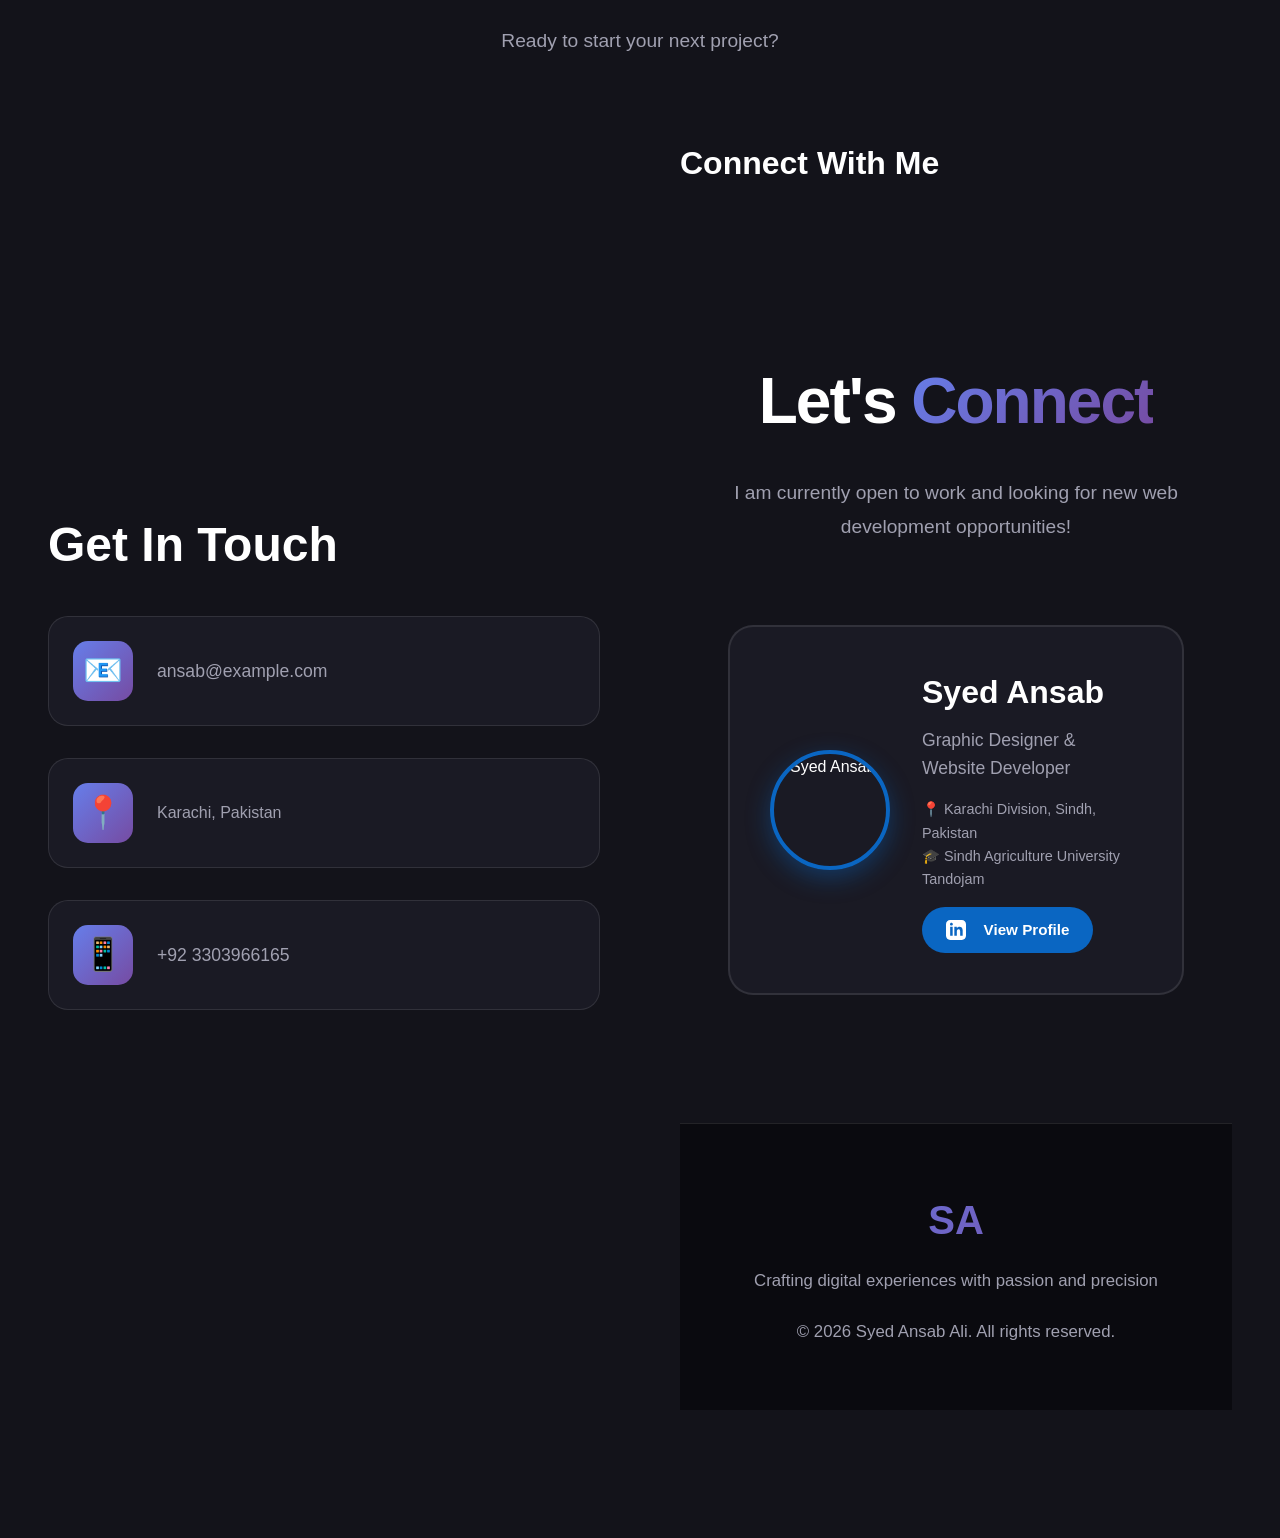
==== commit dd8fefbb: "Update index.html" ====
--- a/index.html
+++ b/index.html
@@ -96,25 +96,26 @@
             align-items: center;
         }
 
-        .logo {
-            font-size: 1.8rem;
-            font-weight: 900;
-            background: var(--gradient-1);
-            -webkit-background-clip: text;
-            -webkit-text-fill-color: transparent;
-            background-clip: text;
-            text-decoration: none;
-            letter-spacing: -1px;
-            display: flex;
-            align-items: center;
-            gap: 0.5rem;
-        }
-
-        .logo::before {
-            content: '⚡';
-            font-size: 1.5rem;
-            -webkit-text-fill-color: initial;
-        }
+       .logo {
+    display: flex;
+    align-items: center;
+    text-decoration: none;
+    /* Purana font-size aur background-clip yahan se khatam ho gaya hai */
+}
+
+.nav-logo {
+    height: 50px; /* Aap isse 40px ya 60px karke check kar sakte hain */
+    width: auto;
+    display: block;
+    transition: all 0.3s ease;
+    filter: drop-shadow(0 0 5px rgba(0,0,0,0.2)); /* Halka sa shadow depth ke liye */
+}
+
+.nav-logo:hover {
+    transform: scale(1.1) rotate(-2deg); /* Hover par thoda cool effect */
+}
+
+/* Purana .logo::before (⚡) ab delete kar dein kyunki logo mein already icon hai */
 
         .nav-center {
             display: flex;
@@ -236,193 +237,114 @@
         }
 
         /* Hero Section */
-        .hero {
-            min-height: 100vh;
-            display: flex;
-            align-items: center;
-            justify-content: center;
-            position: relative;
-            overflow: hidden;
-            padding-top: 80px;
-        }
-
-        /* Animated Tech Grid */
-        .tech-grid {
-            position: absolute;
-            width: 100%;
-            height: 100%;
-            top: 0;
-            left: 0;
-            opacity: 0.15;
-            z-index: 0;
-        }
-
-        .tech-line {
-            position: absolute;
-            background: var(--primary);
-            animation: techMove 20s linear infinite;
-        }
-
-        .tech-line.horizontal {
-            width: 100%;
-            height: 1px;
-        }
-
-        .tech-line.vertical {
-            width: 1px;
-            height: 100%;
-        }
-
-        @keyframes techMove {
-            0%, 100% { opacity: 0.1; }
-            50% { opacity: 0.3; }
-        }
-
-        /* Floating Elements */
-        .floating-element {
-            position: absolute;
-            border-radius: 50%;
-            background: var(--gradient-1);
-            opacity: 0.1;
-            animation: float 15s ease-in-out infinite;
-            z-index: 0;
-        }
-
-        .floating-element:nth-child(1) {
-            width: 300px;
-            height: 300px;
-            top: 10%;
-            left: 10%;
-            animation-delay: 0s;
-        }
-
-        .floating-element:nth-child(2) {
-            width: 200px;
-            height: 200px;
-            top: 60%;
-            right: 15%;
-            background: var(--gradient-2);
-            animation-delay: 2s;
-        }
-
-        .floating-element:nth-child(3) {
-            width: 150px;
-            height: 150px;
-            bottom: 20%;
-            left: 20%;
-            background: var(--gradient-3);
-            animation-delay: 4s;
-        }
-
-        @keyframes float {
-            0%, 100% {
-                transform: translate(0, 0) rotate(0deg);
-            }
-            33% {
-                transform: translate(30px, -50px) rotate(120deg);
-            }
-            66% {
-                transform: translate(-20px, 30px) rotate(240deg);
-            }
-        }
-
-        .hero-content {
-            position: relative;
-            z-index: 1;
-            text-align: center;
-            max-width: 1000px;
-        }
-
-        .hero-badge {
-            display: inline-flex;
-            align-items: center;
-            gap: 0.5rem;
-            background: var(--bg-card);
-            padding: 0.6rem 1.5rem;
-            border-radius: 50px;
-            font-size: 0.9rem;
-            color: var(--text-secondary);
-            margin-bottom: 2rem;
-            border: 1px solid var(--border-color);
-            animation: slideDown 1s ease;
-        }
-
-        .hero-badge .pulse-dot {
-            width: 8px;
-            height: 8px;
-            background: #00FF88;
-            border-radius: 50%;
-            animation: pulse 2s ease-in-out infinite;
-        }
-
-        @keyframes pulse {
-            0%, 100% { opacity: 1; transform: scale(1); }
-            50% { opacity: 0.5; transform: scale(1.2); }
-        }
-
-        @keyframes slideDown {
-            from {
-                opacity: 0;
-                transform: translateY(-30px);
-            }
-            to {
-                opacity: 1;
-                transform: translateY(0);
-            }
-        }
-
-        .hero h1 {
-            font-size: clamp(3rem, 8vw, 6.5rem);
-            font-weight: 900;
-            margin-bottom: 1.5rem;
-            letter-spacing: -3px;
-            line-height: 1.1;
-            animation: fadeInUp 1s ease 0.2s backwards;
-        }
-
-        .hero h1 .gradient-text {
-            background: var(--gradient-1);
-            -webkit-background-clip: text;
-            -webkit-text-fill-color: transparent;
-            background-clip: text;
-            display: inline-block;
-            animation: gradientShift 3s ease-in-out infinite;
-        }
-
-        @keyframes gradientShift {
-            0%, 100% { filter: hue-rotate(0deg); }
-            50% { filter: hue-rotate(30deg); }
-        }
-
-        @keyframes fadeInUp {
-            from {
-                opacity: 0;
-                transform: translateY(40px);
-            }
-            to {
-                opacity: 1;
-                transform: translateY(0);
-            }
-        }
-
-        .hero .tagline {
-            font-size: clamp(1.3rem, 3vw, 2rem);
-            color: var(--text-secondary);
-            margin-bottom: 1rem;
-            font-weight: 400;
-            animation: fadeInUp 1s ease 0.4s backwards;
-        }
-
-        .hero .subtitle {
-            font-size: clamp(1rem, 2vw, 1.2rem);
-            color: var(--text-secondary);
-            margin-bottom: 3rem;
-            max-width: 700px;
-            margin-left: auto;
-            margin-right: auto;
-            line-height: 1.8;
-            animation: fadeInUp 1s ease 0.6s backwards;
-        }
+        .hero-fullscreen {
+    height: 100vh; /* Poori screen ki height */
+    width: 100%;
+    display: flex;
+    align-items: center;
+    justify-content: center;
+    position: relative;
+    overflow: hidden;
+    background-color: #0f0f16; /* Dark theme background */
+    text-align: center;
+    padding: 0 20px;
+}
+
+/* Floating Animation Blobs */
+.blob {
+    position: absolute;
+    width: 500px;
+    height: 500px;
+    background: radial-gradient(circle, rgba(108, 99, 255, 0.2) 0%, rgba(0,0,0,0) 70%);
+    border-radius: 50%;
+    z-index: 1;
+    filter: blur(80px);
+    animation: move 20s infinite alternate;
+}
+
+.blob-1 { top: -10%; left: -10%; background: radial-gradient(circle, rgba(147, 51, 234, 0.15) 0%, rgba(0,0,0,0) 70%); }
+.blob-2 { bottom: -10%; right: -10%; background: radial-gradient(circle, rgba(59, 130, 246, 0.15) 0%, rgba(0,0,0,0) 70%); }
+
+@keyframes move {
+    from { transform: translate(0, 0) scale(1); }
+    to { transform: translate(100px, 50px) scale(1.2); }
+}
+
+.hero-content {
+    position: relative;
+    z-index: 10;
+    max-width: 900px;
+}
+
+.hero-greeting {
+    font-size: 1.5rem;
+    color: #fff;
+    margin-bottom: 10px;
+}
+
+.hero-name {
+    font-size: 5rem; /* Large landscape font */
+    font-weight: 800;
+    line-height: 1.1;
+    margin-bottom: 20px;
+    color: #fff;
+}
+
+.highlight {
+    background: linear-gradient(90deg, #8b5cf6, #3b82f6);
+    -webkit-background-clip: text;
+    -webkit-text-fill-color: transparent;
+}
+
+.hero-subtitle {
+    font-size: 1.8rem;
+    color: #cbd5e1;
+    margin-bottom: 25px;
+}
+
+.hero-description {
+    font-size: 1.1rem;
+    color: #94a3b8;
+    margin-bottom: 40px;
+    line-height: 1.6;
+}
+
+/* Buttons Styling */
+.hero-btns {
+    display: flex;
+    gap: 20px;
+    justify-content: center;
+}
+
+.btn {
+    padding: 15px 35px;
+    border-radius: 50px;
+    text-decoration: none;
+    font-weight: 600;
+    transition: 0.3s;
+}
+
+.btn-primary {
+    background: linear-gradient(90deg, #6366f1, #a855f7);
+    color: white;
+    box-shadow: 0 10px 20px rgba(99, 102, 241, 0.3);
+}
+
+.btn-secondary {
+    border: 1px solid #334155;
+    color: white;
+    background: rgba(255, 255, 255, 0.05);
+}
+
+.btn:hover {
+    transform: translateY(-5px);
+}
+
+/* Mobile Responsive */
+@media (max-width: 768px) {
+    .hero-name { font-size: 3rem; }
+    .hero-btns { flex-direction: column; }
+}
 
         .cta-buttons {
             display: flex;
@@ -1270,6 +1192,52 @@
         font-size: 1.6rem;
     }
 }
+        /* Modal Background */
+.modal {
+    display: none; 
+    position: fixed;
+    z-index: 1000;
+    left: 0; top: 0;
+    width: 100%; height: 100%;
+    background-color: rgba(0, 0, 0, 0.85);
+    backdrop-filter: blur(5px);
+}
+
+/* Modal Box */
+.modal-content {
+    background-color: #1a1a24;
+    margin: 5% auto;
+    padding: 20px;
+    border-radius: 15px;
+    width: 80%;
+    max-width: 1000px;
+    color: white;
+    text-align: center;
+    position: relative;
+}
+
+/* Gallery Grid */
+.gallery-grid {
+    display: grid;
+    grid-template-columns: repeat(auto-fit, minmax(250px, 1fr));
+    gap: 20px;
+    margin-top: 20px;
+}
+
+.gallery-item img {
+    width: 100%;
+    border-radius: 10px;
+    border: 2px solid #333;
+}
+
+.close-btn {
+    position: absolute;
+    right: 20px;
+    top: 10px;
+    font-size: 30px;
+    cursor: pointer;
+    color: #ff4d4d;
+}
     </style>
 </head>
 <body>
@@ -1278,8 +1246,13 @@
 
     <!-- Navigation -->
     <nav id="navbar">
-        <div class="container">
-            <a href="#" class="logo">SA</a>
+           <div class="container">
+        <div class="logo">
+            <a href="#home">
+                <img src="Black Modern A letter Logo.png" alt="Syed Ansab Ali" class="nav-logo">
+            </a>
+        </div>
+               
             <ul class="nav-center" id="navLinks">
                 <li><a href="#home">Home</a></li>
                 <li><a href="#about">About</a></li>
@@ -1304,39 +1277,25 @@
     <!-- Hero Section -->
     <section class="hero" id="home">
         <!-- Tech Grid Animation -->
-        <div class="tech-grid">
-            <div class="tech-line horizontal" style="top: 20%;"></div>
-            <div class="tech-line horizontal" style="top: 50%;"></div>
-            <div class="tech-line horizontal" style="top: 80%;"></div>
-            <div class="tech-line vertical" style="left: 20%;"></div>
-            <div class="tech-line vertical" style="left: 50%;"></div>
-            <div class="tech-line vertical" style="left: 80%;"></div>
+       <section id="home" class="hero-fullscreen">
+    <div class="blob blob-1"></div>
+    <div class="blob blob-2"></div>
+    
+    <div class="hero-content">
+        <p class="hero-greeting">Hi, I'm</p>
+        <h1 class="hero-name">Syed <span class="highlight">Ansab Ali</span></h1>
+        <h2 class="hero-subtitle">Graphic Designer & Website Developer</h2>
+        <p class="hero-description">
+            Transforming creative visions into stunning digital realities. 
+            Specialized in crafting exceptional user experiences through innovative design and clean code.
+        </p>
+        
+        <div class="hero-btns">
+            <a href="#portfolio" class="btn btn-primary">View My Work &rarr;</a>
+            <a href="#contact" class="btn btn-secondary">Let's Talk <i class="far fa-comment-dots"></i></a>
         </div>
-
-        <!-- Floating Elements -->
-        <div class="floating-element"></div>
-        <div class="floating-element"></div>
-        <div class="floating-element"></div>
-
-        <div class="hero-content">
-            <div class="hero-badge">
-                <span class="pulse-dot"></span>
-            </div>
-            <h1>
-                Hi, I'm <span class="gradient-text">Syed Ansab Ali</span>
-            </h1>
-            <p class="tagline">Graphic Designer & Website Developer</p>
-            <p class="subtitle">Transforming creative visions into stunning digital realities. Specialized in crafting exceptional user experiences through innovative design and clean code.</p>
-            <div class="cta-buttons">
-                <a href="#portfolio" class="btn btn-primary">
-                    <span>View My Work</span>
-                    <span>→</span>
-                </a>
-                <a href="#contact" class="btn btn-secondary">
-                    <span>Let's Talk</span>
-                    <span>💬</span>
-                </a>
-            </div>
+    </div>
+</section>
 
             <!-- Tech Stack Marquee -->
             <div class="tech-marquee">
@@ -1521,7 +1480,7 @@
                         💻
                         <div class="project-overlay">
                             <div class="overlay-content">
-                                <a href="#" class="btn btn-primary">View Project</a>
+                                <button class="btn" onclick="openPopup()">View Project</button>
                             </div>
                         </div>
                     </div>
@@ -1648,25 +1607,35 @@
     <h3 style="margin-bottom: 2rem; font-size: 2rem;">Connect With Me</h3>
     
     <!-- LinkedIn Profile Card -->
-    <a href="https://linkedin.com/in/your-username" target="_blank" class="linkedin-card">
-        <div class="linkedin-avatar">
-            <img src="https://i.ibb.co/placeholder/your-photo.jpg" alt="Syed Ansab Ali">
-            <!-- Ya direct LinkedIn profile pic URL use karo -->
-            <!-- <img src="https://media.licdn.com/dms/image/..." alt="Syed Ansab Ali"> -->
+   <section id="linkedin-connect">
+    <div class="container">
+        <div class="section-title">
+            <h2>Let's <span class="highlight">Connect</span></h2>
+            <p>I am currently open to work and looking for new web development opportunities!</p>
         </div>
-        <div class="linkedin-info">
-            <h4>Syed Ansab Ali</h4>
-            <p>Graphic Designer & Web Developer</p>
-            <span class="linkedin-badge">
-                <svg width="16" height="16" viewBox="0 0 24 24" fill="currentColor">
-                    <path d="M20.447 20.452h-3.554v-5.569c0-1.328-.027-3.037-1.852-3.037-1.853 0-2.136 1.445-2.136 2.939v5.667H9.351V9h3.414v1.561h.046c.477-.9 1.637-1.85 3.37-1.85 3.601 0 4.267 2.37 4.267 5.455v6.286zM5.337 7.433c-1.144 0-2.063-.926-2.063-2.065 0-1.138.92-2.063 2.063-2.063 1.14 0 2.064.925 2.064 2.063 0 1.139-.925 2.065-2.064 2.065zm1.782 13.019H3.555V9h3.564v11.452zM22.225 0H1.771C.792 0 0 .774 0 1.729v20.542C0 23.227.792 24 1.771 24h20.451C23.2 24 24 23.227 24 22.271V1.729C24 .774 23.2 0 22.222 0h.003z"/>
-                </svg>
-                View Profile
-            </span>
-        </div>
-         </a>
-    </section>
-
+
+        <a href="https://www.linkedin.com/in/syed-ansab-a50031334/" target="_blank" class="linkedin-card">
+            <div class="linkedin-avatar">
+                <img src="your-profile-pic.jpg" alt="Syed Ansab">
+            </div>
+            
+            <div class="linkedin-info">
+                <h4>Syed Ansab</h4>
+                <p>Graphic Designer & Website Developer</p>
+                <div style="margin-bottom: 1rem; font-size: 0.9rem; color: var(--text-secondary);">
+                    <span>📍 Karachi Division, Sindh, Pakistan</span><br>
+                    <span>🎓 Sindh Agriculture University Tandojam</span>
+                </div>
+                <div class="linkedin-badge">
+                    <svg class="linkedin-icon-svg" viewBox="0 0 24 24" xmlns="http://www.w3.org/2000/svg" style="width:20px; fill:white; margin-right:8px;">
+                        <path d="M19 0h-14c-2.761 0-5 2.239-5 5v14c0 2.761 2.239 5 5 5h14c2.762 0 5-2.239 5-5v-14c0-2.761-2.238-5-5-5zm-11 19h-3v-11h3v11zm-1.5-12.268c-.966 0-1.75-.79-1.75-1.764s.784-1.764 1.75-1.764 1.75.79 1.75 1.764-.783 1.764-1.75 1.764zm13.5 12.268h-3v-5.604c0-3.368-4-3.113-4 0v5.604h-3v-11h3v1.765c1.396-2.586 7-2.777 7 2.476v6.759z"/>
+                    </svg>
+                    View Profile
+                </div>
+            </div>
+        </a>
+    </div>
+</section>
     <!-- Footer -->
     <footer>
         <div class="container">
@@ -1813,5 +1782,44 @@
             observer.observe(statsSection);
         }
     </script>
-</body>
+ <div id="designModal" class="modal">
+    <div class="modal-content">
+        <span class="close-btn" onclick="closePopup()">&times;</span>
+        <h2>Brand Identity Designs</h2>
+        <div class="gallery-grid">
+            <div class="gallery-item">
+                <img src="Black Modern A letter Logo.png" alt="SAA Logo">
+                <p>Personal Branding</p>
+            </div>
+            <div class="gallery-item">
+                <img src="Untitled design.png" alt="Huff n Puff">
+                <p>Huff n Puff Branding</p>
+            </div>
+            <div class="gallery-item">
+                <img src="Untitled design (1).png" alt="Coaching Centre">
+                <p>M.Zia Khan Coaching Centre</p>
+            </div>
+        </div>
+    </div>
+</div>
+    <script>
+        function openPopup() {
+            document.getElementById("designModal").style.display = "block";
+            document.body.style.overflow = "hidden"; 
+        }
+
+        function closePopup() {
+            document.getElementById("designModal").style.display = "none";
+            document.body.style.overflow = "auto"; 
+        }
+
+        window.onclick = function(event) {
+            var modal = document.getElementById("designModal");
+            if (event.target == modal) {
+                closePopup();
+            }
+        }
+    </script>
+
+      </body>
 </html>
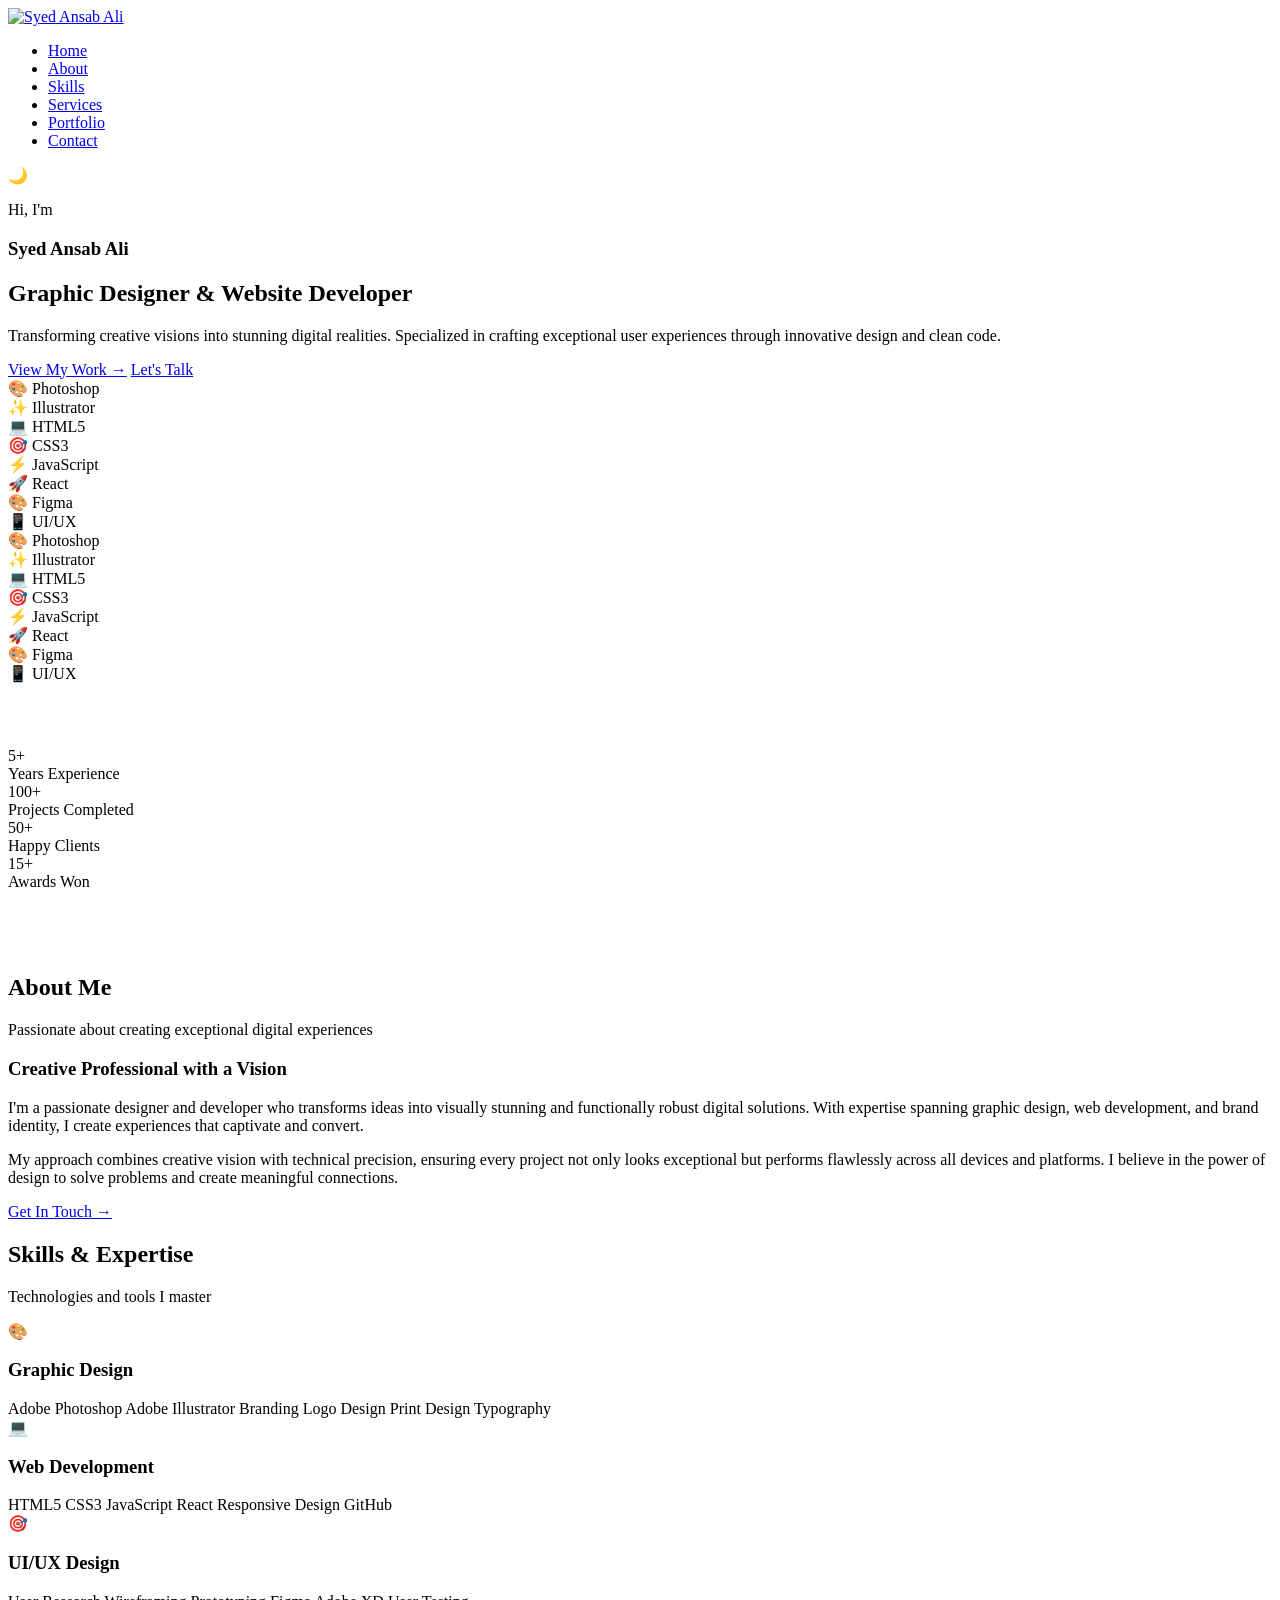
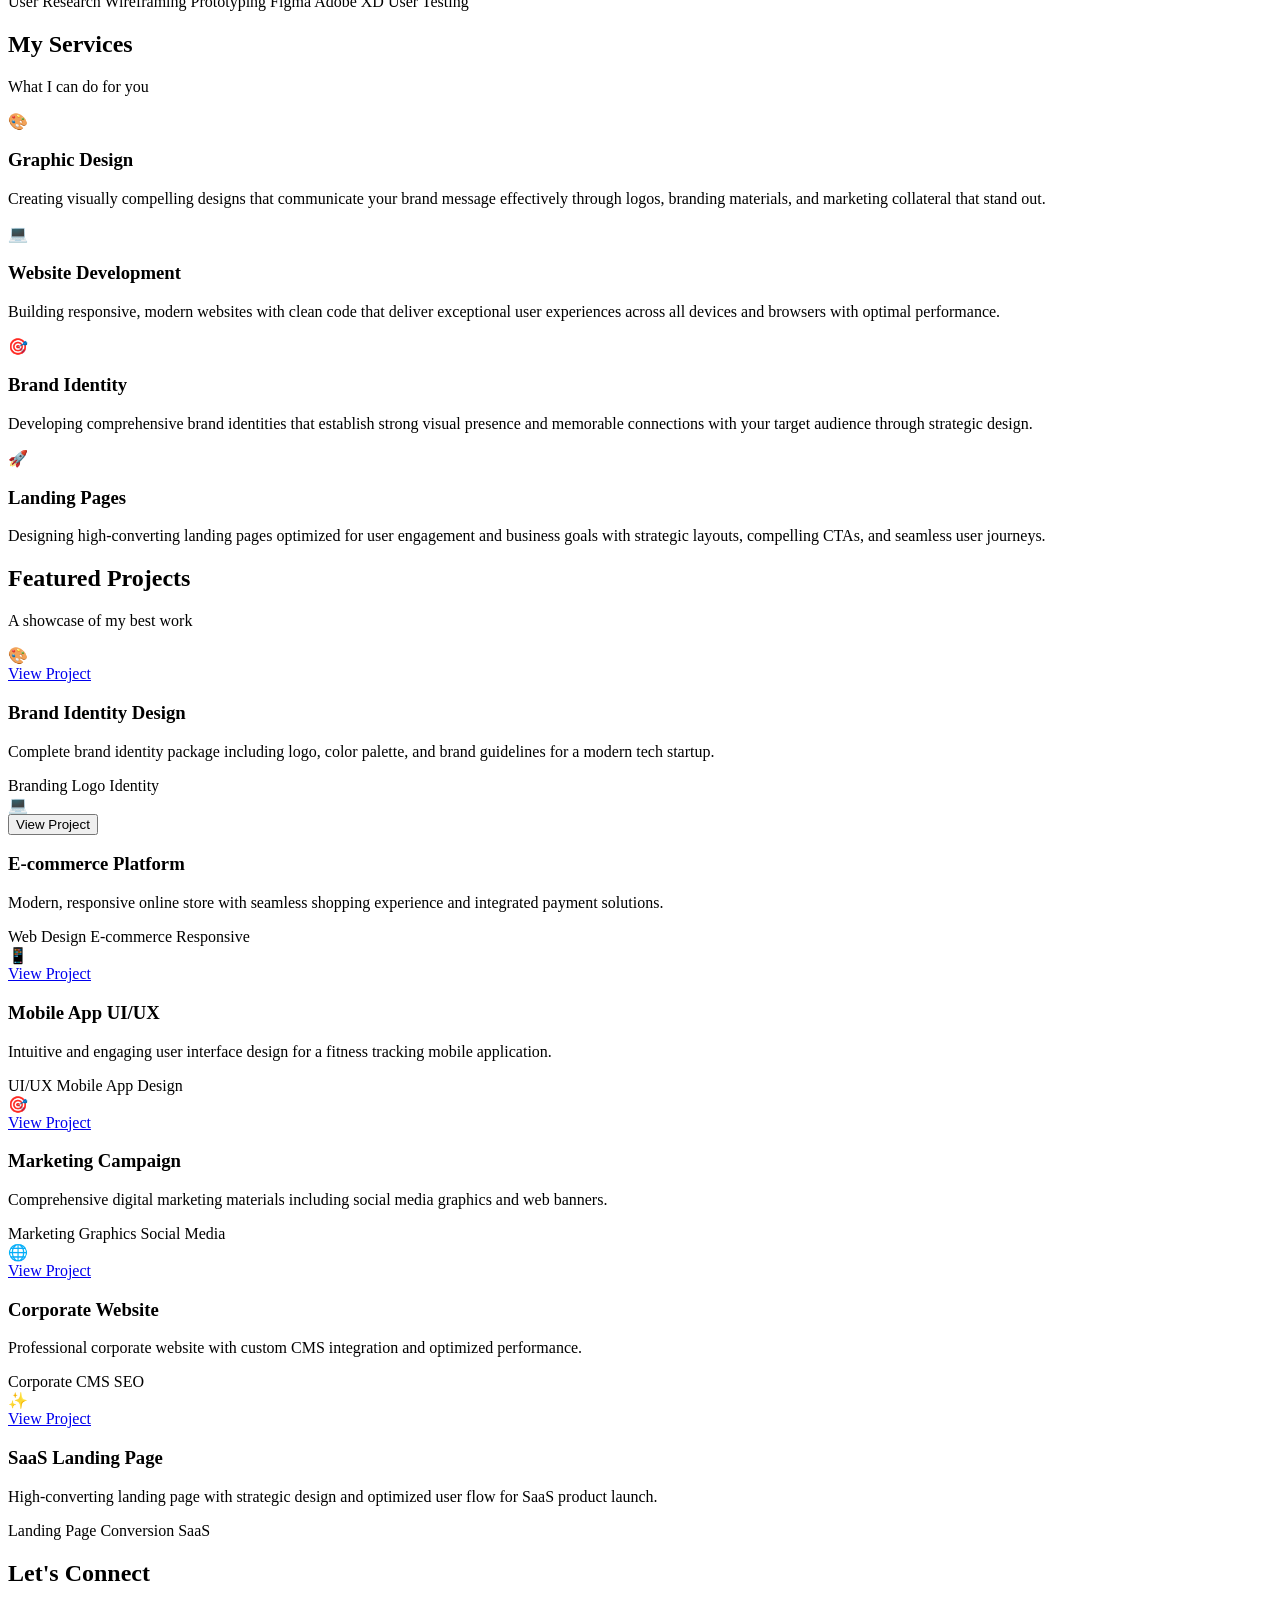
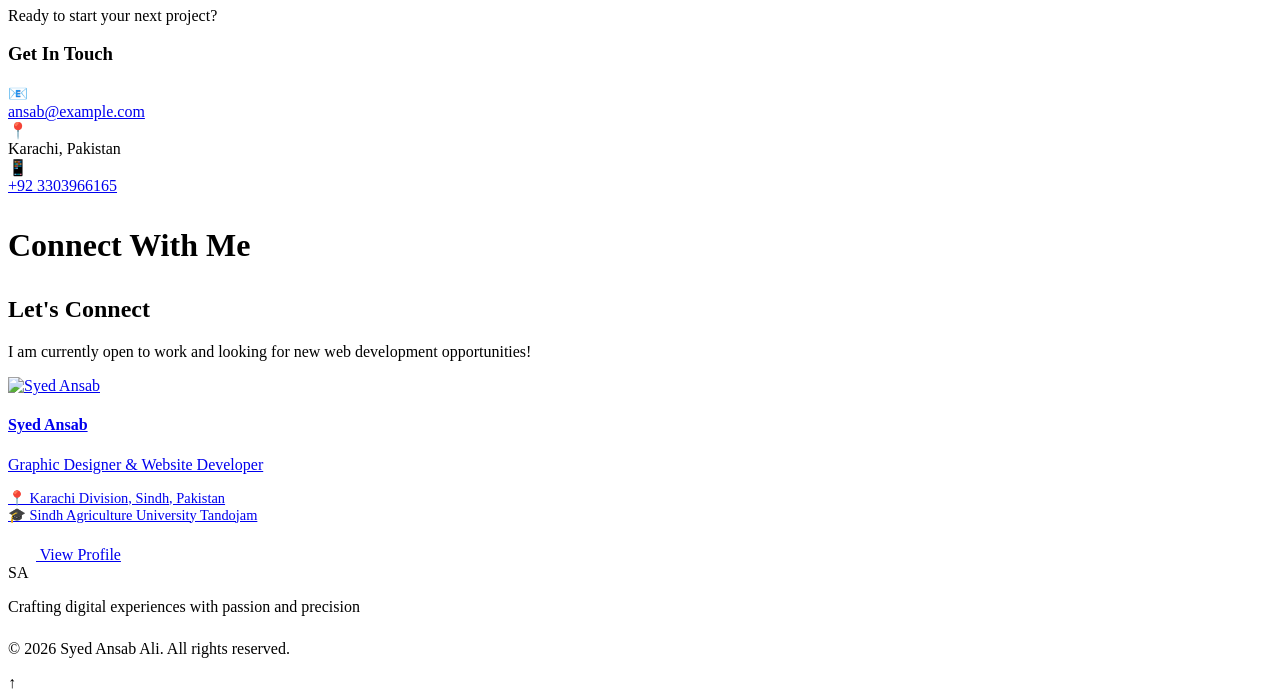
==== commit 075aebc7: "Update index.html" ====
--- a/index.html
+++ b/index.html
@@ -8,1236 +8,7 @@
     <meta name="author" content="Syed Ansab Ali">
     <title>Syed Ansab Ali | Graphic Designer & Web Developer</title>
     <style>
-        /* CSS Reset & Variables */
-        * {
-            margin: 0;
-            padding: 0;
-            box-sizing: border-box;
-        }
-
-        :root {
-            --primary: #6C63FF;
-            --primary-dark: #5548E0;
-            --secondary: #FF6B6B;
-            --bg-primary: #0A0A0F;
-            --bg-secondary: #13131A;
-            --bg-card: #1A1A24;
-            --text-primary: #FFFFFF;
-            --text-secondary: #A0A0B0;
-            --border-color: rgba(255, 255, 255, 0.1);
-            --shadow: rgba(0, 0, 0, 0.3);
-            --gradient-1: linear-gradient(135deg, #667eea 0%, #764ba2 100%);
-            --gradient-2: linear-gradient(135deg, #f093fb 0%, #f5576c 100%);
-            --gradient-3: linear-gradient(135deg, #4facfe 0%, #00f2fe 100%);
-        }
-
-        [data-theme="light"] {
-            --bg-primary: #F8F9FA;
-            --bg-secondary: #FFFFFF;
-            --bg-card: #FFFFFF;
-            --text-primary: #1A1A24;
-            --text-secondary: #6C757D;
-            --border-color: rgba(0, 0, 0, 0.1);
-            --shadow: rgba(0, 0, 0, 0.1);
-        }
-
-        html {
-            scroll-behavior: smooth;
-        }
-
-        body {
-            font-family: 'Inter', -apple-system, BlinkMacSystemFont, 'Segoe UI', sans-serif;
-            background: var(--bg-primary);
-            color: var(--text-primary);
-            line-height: 1.6;
-            overflow-x: hidden;
-            transition: background 0.3s ease, color 0.3s ease;
-        }
-
-        /* Particle Background */
-        #particles-js {
-            position: fixed;
-            width: 100%;
-            height: 100%;
-            top: 0;
-            left: 0;
-            z-index: 0;
-            opacity: 0.6;
-        }
-
-        /* Navigation */
-        nav {
-            position: fixed;
-            width: 100%;
-            top: 0;
-            z-index: 1000;
-            background: rgba(10, 10, 15, 0.85);
-            backdrop-filter: blur(20px);
-            padding: 1rem 0;
-            border-bottom: 1px solid var(--border-color);
-            transition: all 0.3s ease;
-        }
-
-        [data-theme="light"] nav {
-            background: rgba(248, 249, 250, 0.85);
-        }
-
-        nav.scrolled {
-            padding: 0.7rem 0;
-            box-shadow: 0 5px 30px var(--shadow);
-        }
-
-        nav .container {
-            max-width: 1400px;
-            margin: 0 auto;
-            padding: 0 3rem;
-            display: flex;
-            justify-content: space-between;
-            align-items: center;
-        }
-
-       .logo {
-    display: flex;
-    align-items: center;
-    text-decoration: none;
-    /* Purana font-size aur background-clip yahan se khatam ho gaya hai */
-}
-
-.nav-logo {
-    height: 50px; /* Aap isse 40px ya 60px karke check kar sakte hain */
-    width: auto;
-    display: block;
-    transition: all 0.3s ease;
-    filter: drop-shadow(0 0 5px rgba(0,0,0,0.2)); /* Halka sa shadow depth ke liye */
-}
-
-.nav-logo:hover {
-    transform: scale(1.1) rotate(-2deg); /* Hover par thoda cool effect */
-}
-
-/* Purana .logo::before (⚡) ab delete kar dein kyunki logo mein already icon hai */
-
-        .nav-center {
-            display: flex;
-            gap: 3rem;
-            list-style: none;
-            align-items: center;
-        }
-
-        .nav-center a {
-            color: var(--text-secondary);
-            text-decoration: none;
-            font-weight: 600;
-            font-size: 0.95rem;
-            transition: all 0.3s ease;
-            position: relative;
-            padding: 0.5rem 0;
-        }
-
-        .nav-center a::before {
-            content: '';
-            position: absolute;
-            bottom: 0;
-            left: 50%;
-            width: 0;
-            height: 2px;
-            background: var(--primary);
-            transition: all 0.3s ease;
-            transform: translateX(-50%);
-        }
-
-        .nav-center a:hover {
-            color: var(--text-primary);
-        }
-
-        .nav-center a:hover::before {
-            width: 100%;
-        }
-
-        .nav-right {
-            display: flex;
-            align-items: center;
-            gap: 1.5rem;
-        }
-
-        /* Theme Toggle */
-        .theme-toggle {
-            width: 50px;
-            height: 26px;
-            background: var(--bg-card);
-            border-radius: 50px;
-            position: relative;
-            cursor: pointer;
-            border: 2px solid var(--border-color);
-            transition: all 0.3s ease;
-        }
-
-        .theme-toggle:hover {
-            border-color: var(--primary);
-        }
-
-        .theme-toggle-circle {
-            width: 18px;
-            height: 18px;
-            background: var(--primary);
-            border-radius: 50%;
-            position: absolute;
-            top: 2px;
-            left: 2px;
-            transition: all 0.3s ease;
-            display: flex;
-            align-items: center;
-            justify-content: center;
-            font-size: 0.7rem;
-        }
-
-        [data-theme="light"] .theme-toggle-circle {
-            left: 26px;
-        }
-
-        .mobile-toggle {
-            display: none;
-            flex-direction: column;
-            gap: 5px;
-            cursor: pointer;
-            z-index: 1001;
-        }
-
-        .mobile-toggle span {
-            width: 28px;
-            height: 3px;
-            background: var(--text-primary);
-            border-radius: 3px;
-            transition: all 0.3s ease;
-        }
-
-        .mobile-toggle.active span:nth-child(1) {
-            transform: rotate(45deg) translate(8px, 8px);
-        }
-
-        .mobile-toggle.active span:nth-child(2) {
-            opacity: 0;
-        }
-
-        .mobile-toggle.active span:nth-child(3) {
-            transform: rotate(-45deg) translate(7px, -7px);
-        }
-
-        /* Container */
-        .container {
-            max-width: 1400px;
-            margin: 0 auto;
-            padding: 0 3rem;
-        }
-
-        section {
-            padding: 8rem 0;
-            position: relative;
-            z-index: 1;
-        }
-
-        /* Hero Section */
-        .hero-fullscreen {
-    height: 100vh; /* Poori screen ki height */
-    width: 100%;
-    display: flex;
-    align-items: center;
-    justify-content: center;
-    position: relative;
-    overflow: hidden;
-    background-color: #0f0f16; /* Dark theme background */
-    text-align: center;
-    padding: 0 20px;
-}
-
-/* Floating Animation Blobs */
-.blob {
-    position: absolute;
-    width: 500px;
-    height: 500px;
-    background: radial-gradient(circle, rgba(108, 99, 255, 0.2) 0%, rgba(0,0,0,0) 70%);
-    border-radius: 50%;
-    z-index: 1;
-    filter: blur(80px);
-    animation: move 20s infinite alternate;
-}
-
-.blob-1 { top: -10%; left: -10%; background: radial-gradient(circle, rgba(147, 51, 234, 0.15) 0%, rgba(0,0,0,0) 70%); }
-.blob-2 { bottom: -10%; right: -10%; background: radial-gradient(circle, rgba(59, 130, 246, 0.15) 0%, rgba(0,0,0,0) 70%); }
-
-@keyframes move {
-    from { transform: translate(0, 0) scale(1); }
-    to { transform: translate(100px, 50px) scale(1.2); }
-}
-
-.hero-content {
-    position: relative;
-    z-index: 10;
-    max-width: 900px;
-}
-
-.hero-greeting {
-    font-size: 1.5rem;
-    color: #fff;
-    margin-bottom: 10px;
-}
-
-.hero-name {
-    font-size: 5rem; /* Large landscape font */
-    font-weight: 800;
-    line-height: 1.1;
-    margin-bottom: 20px;
-    color: #fff;
-}
-
-.highlight {
-    background: linear-gradient(90deg, #8b5cf6, #3b82f6);
-    -webkit-background-clip: text;
-    -webkit-text-fill-color: transparent;
-}
-
-.hero-subtitle {
-    font-size: 1.8rem;
-    color: #cbd5e1;
-    margin-bottom: 25px;
-}
-
-.hero-description {
-    font-size: 1.1rem;
-    color: #94a3b8;
-    margin-bottom: 40px;
-    line-height: 1.6;
-}
-
-/* Buttons Styling */
-.hero-btns {
-    display: flex;
-    gap: 20px;
-    justify-content: center;
-}
-
-.btn {
-    padding: 15px 35px;
-    border-radius: 50px;
-    text-decoration: none;
-    font-weight: 600;
-    transition: 0.3s;
-}
-
-.btn-primary {
-    background: linear-gradient(90deg, #6366f1, #a855f7);
-    color: white;
-    box-shadow: 0 10px 20px rgba(99, 102, 241, 0.3);
-}
-
-.btn-secondary {
-    border: 1px solid #334155;
-    color: white;
-    background: rgba(255, 255, 255, 0.05);
-}
-
-.btn:hover {
-    transform: translateY(-5px);
-}
-
-/* Mobile Responsive */
-@media (max-width: 768px) {
-    .hero-name { font-size: 3rem; }
-    .hero-btns { flex-direction: column; }
-}
-
-        .cta-buttons {
-            display: flex;
-            gap: 1.5rem;
-            justify-content: center;
-            flex-wrap: wrap;
-            animation: fadeInUp 1s ease 0.8s backwards;
-        }
-
-        .btn {
-            padding: 1.2rem 3rem;
-            border-radius: 50px;
-            font-weight: 700;
-            text-decoration: none;
-            transition: all 0.3s ease;
-            cursor: pointer;
-            border: none;
-            font-size: 1.05rem;
-            display: inline-flex;
-            align-items: center;
-            gap: 0.7rem;
-            position: relative;
-            overflow: hidden;
-        }
-
-        .btn::before {
-            content: '';
-            position: absolute;
-            top: 0;
-            left: -100%;
-            width: 100%;
-            height: 100%;
-            background: linear-gradient(90deg, transparent, rgba(255,255,255,0.2), transparent);
-            transition: all 0.5s ease;
-        }
-
-        .btn:hover::before {
-            left: 100%;
-        }
-
-        .btn-primary {
-            background: var(--gradient-1);
-            color: white;
-            box-shadow: 0 10px 40px rgba(108, 99, 255, 0.4);
-        }
-
-        .btn-primary:hover {
-            transform: translateY(-3px);
-            box-shadow: 0 15px 50px rgba(108, 99, 255, 0.5);
-        }
-
-        .btn-secondary {
-            background: var(--bg-card);
-            color: var(--text-primary);
-            border: 2px solid var(--border-color);
-        }
-
-        .btn-secondary:hover {
-            border-color: var(--primary);
-            transform: translateY(-3px);
-            box-shadow: 0 10px 30px var(--shadow);
-        }
-
-        /* Tech Stack Marquee */
-        .tech-marquee {
-            margin-top: 5rem;
-            overflow: hidden;
-            position: relative;
-        }
-
-        .marquee-content {
-            display: flex;
-            gap: 3rem;
-            animation: marquee 30s linear infinite;
-        }
-
-        .tech-item {
-            display: flex;
-            align-items: center;
-            gap: 0.8rem;
-            padding: 1rem 2rem;
-            background: var(--bg-card);
-            border-radius: 50px;
-            border: 1px solid var(--border-color);
-            white-space: nowrap;
-            font-weight: 600;
-            font-size: 0.95rem;
-        }
-
-        @keyframes marquee {
-            0% { transform: translateX(0); }
-            100% { transform: translateX(-50%); }
-        }
-
-        /* Stats Section */
-        .stats-section {
-            display: grid;
-            grid-template-columns: repeat(auto-fit, minmax(200px, 1fr));
-            gap: 2rem;
-            margin-top: 4rem;
-        }
-
-        .stat-card {
-            text-align: center;
-            padding: 2.5rem 2rem;
-            background: var(--bg-card);
-            border-radius: 25px;
-            border: 1px solid var(--border-color);
-            transition: all 0.3s ease;
-            position: relative;
-            overflow: hidden;
-        }
-
-        .stat-card::before {
-            content: '';
-            position: absolute;
-            top: 0;
-            left: 0;
-            width: 100%;
-            height: 4px;
-            background: var(--gradient-1);
-            transform: scaleX(0);
-            transition: all 0.3s ease;
-        }
-
-        .stat-card:hover {
-            transform: translateY(-10px);
-            box-shadow: 0 20px 50px var(--shadow);
-        }
-
-        .stat-card:hover::before {
-            transform: scaleX(1);
-        }
-
-        .stat-number {
-            font-size: 3.5rem;
-            font-weight: 900;
-            background: var(--gradient-1);
-            -webkit-background-clip: text;
-            -webkit-text-fill-color: transparent;
-            background-clip: text;
-            margin-bottom: 0.5rem;
-        }
-
-        .stat-label {
-            color: var(--text-secondary);
-            font-size: 1rem;
-            font-weight: 600;
-        }
-
-        /* Section Title */
-        .section-title {
-            text-align: center;
-            margin-bottom: 5rem;
-        }
-
-        .section-title h2 {
-            font-size: clamp(2.5rem, 5vw, 4rem);
-            font-weight: 900;
-            margin-bottom: 1.5rem;
-            letter-spacing: -2px;
-        }
-
-        .section-title .highlight {
-            background: var(--gradient-1);
-            -webkit-background-clip: text;
-            -webkit-text-fill-color: transparent;
-            background-clip: text;
-        }
-
-        .section-title p {
-            color: var(--text-secondary);
-            font-size: 1.2rem;
-            max-width: 700px;
-            margin: 0 auto;
-            line-height: 1.8;
-        }
-
-        /* About Section */
-        .about-grid {
-            display: grid;
-            grid-template-columns: 1fr 1fr;
-            gap: 5rem;
-            align-items: center;
-        }
-
-        .about-image {
-            width: 100%;
-            height: 500px;
-            background: var(--gradient-1);
-            border-radius: 30px;
-            position: relative;
-            overflow: hidden;
-            box-shadow: 0 30px 60px var(--shadow);
-        }
-
-        .about-image::before {
-            content: '👨‍💻';
-            position: absolute;
-            font-size: 15rem;
-            top: 50%;
-            left: 50%;
-            transform: translate(-50%, -50%);
-            opacity: 0.3;
-        }
-
-        .about-text h3 {
-            font-size: 2.5rem;
-            margin-bottom: 1.5rem;
-            font-weight: 800;
-        }
-
-        .about-text p {
-            color: var(--text-secondary);
-            margin-bottom: 1.5rem;
-            font-size: 1.15rem;
-            line-height: 1.9;
-        }
-
-        /* Skills Section */
-        .skills-grid {
-            display: grid;
-            grid-template-columns: repeat(auto-fit, minmax(350px, 1fr));
-            gap: 2.5rem;
-        }
-
-        .skill-card {
-            background: var(--bg-card);
-            padding: 3rem;
-            border-radius: 30px;
-            border: 1px solid var(--border-color);
-            transition: all 0.4s ease;
-            position: relative;
-            overflow: hidden;
-        }
-
-        .skill-card::before {
-            content: '';
-            position: absolute;
-            top: -50%;
-            left: -50%;
-            width: 200%;
-            height: 200%;
-            background: conic-gradient(transparent, var(--primary), transparent 30%);
-            opacity: 0;
-            transition: all 0.6s ease;
-            animation: rotate 4s linear infinite;
-        }
-
-        @keyframes rotate {
-            100% { transform: rotate(360deg); }
-        }
-
-        .skill-card:hover::before {
-            opacity: 0.1;
-        }
-
-        .skill-card:hover {
-            transform: translateY(-15px);
-            box-shadow: 0 25px 60px var(--shadow);
-            border-color: var(--primary);
-        }
-
-        .skill-icon {
-            font-size: 4rem;
-            margin-bottom: 1.5rem;
-        }
-
-        .skill-card h3 {
-            font-size: 1.8rem;
-            margin-bottom: 1.5rem;
-            font-weight: 800;
-        }
-
-        .skill-tags {
-            display: flex;
-            flex-wrap: wrap;
-            gap: 1rem;
-        }
-
-        .skill-tag {
-            background: rgba(108, 99, 255, 0.15);
-            color: var(--text-primary);
-            padding: 0.7rem 1.5rem;
-            border-radius: 30px;
-            font-size: 0.95rem;
-            font-weight: 600;
-            border: 1px solid rgba(108, 99, 255, 0.3);
-            transition: all 0.3s ease;
-        }
-
-        .skill-tag:hover {
-            background: var(--primary);
-            border-color: var(--primary);
-            transform: translateY(-3px);
-            color: white;
-        }
-
-        /* Services Section */
-        #services {
-            background: var(--bg-secondary);
-        }
-
-        .services-grid {
-            display: grid;
-            grid-template-columns: repeat(auto-fit, minmax(300px, 1fr));
-            gap: 2.5rem;
-        }
-
-        .service-card {
-            background: var(--bg-card);
-            padding: 3.5rem 2.5rem;
-            border-radius: 30px;
-            text-align: center;
-            transition: all 0.4s ease;
-            border: 1px solid var(--border-color);
-            position: relative;
-            overflow: hidden;
-        }
-
-        .service-card::after {
-            content: '';
-            position: absolute;
-            top: 0;
-            left: 0;
-            width: 100%;
-            height: 100%;
-            background: var(--gradient-1);
-            opacity: 0;
-            transition: all 0.4s ease;
-            z-index: 0;
-        }
-
-        .service-card:hover::after {
-            opacity: 0.1;
-        }
-
-        .service-card:hover {
-            transform: translateY(-15px) scale(1.02);
-            border-color: var(--primary);
-            box-shadow: 0 25px 60px var(--shadow);
-        }
-
-        .service-icon {
-            font-size: 4.5rem;
-            margin-bottom: 2rem;
-            position: relative;
-            z-index: 1;
-        }
-
-        .service-card h3 {
-            font-size: 1.8rem;
-            margin-bottom: 1.5rem;
-            font-weight: 800;
-            position: relative;
-            z-index: 1;
-        }
-
-        .service-card p {
-            color: var(--text-secondary);
-            line-height: 1.9;
-            font-size: 1.05rem;
-            position: relative;
-            z-index: 1;
-        }
-
-        /* Portfolio Section */
-        .portfolio-grid {
-            display: grid;
-            grid-template-columns: repeat(auto-fit, minmax(400px, 1fr));
-            gap: 3rem;
-        }
-
-        .project-card {
-            background: var(--bg-card);
-            border-radius: 30px;
-            overflow: hidden;
-            transition: all 0.4s ease;
-            border: 1px solid var(--border-color);
-            cursor: pointer;
-        }
-
-        .project-card:hover {
-            transform: translateY(-15px);
-            box-shadow: 0 30px 70px var(--shadow);
-        }
-
-        .project-image {
-            width: 100%;
-            height: 300px;
-            background: var(--gradient-1);
-            display: flex;
-            align-items: center;
-            justify-content: center;
-            font-size: 5rem;
-            position: relative;
-            overflow: hidden;
-        }
-
-        .project-image::before {
-            content: '';
-            position: absolute;
-            width: 100%;
-            height: 100%;
-            background: linear-gradient(45deg, transparent 30%, rgba(255,255,255,0.1) 50%, transparent 70%);
-            top: 0;
-            left: -100%;
-            transition: all 0.6s ease;
-        }
-
-        .project-card:hover .project-image::before {
-            left: 100%;
-        }
-
-        .project-overlay {
-            position: absolute;
-            top: 0;
-            left: 0;
-            width: 100%;
-            height: 100%;
-            background: rgba(0, 0, 0, 0.85);
-            display: flex;
-            align-items: center;
-            justify-content: center;
-            opacity: 0;
-            transition: all 0.4s ease;
-        }
-
-        .project-card:hover .project-overlay {
-            opacity: 1;
-        }
-
-        .overlay-content {
-            text-align: center;
-        }
-
-        .overlay-content .btn {
-            padding: 0.8rem 2rem;
-            font-size: 0.95rem;
-        }
-
-        .project-info {
-            padding: 2.5rem;
-        }
-
-        .project-info h3 {
-            font-size: 1.8rem;
-            margin-bottom: 1rem;
-            font-weight: 800;
-        }
-
-        .project-info p {
-            color: var(--text-secondary);
-            margin-bottom: 1.5rem;
-            line-height: 1.8;
-            font-size: 1.05rem;
-        }
-
-        .project-tags {
-            display: flex;
-            flex-wrap: wrap;
-            gap: 0.8rem;
-        }
-
-        .project-tag {
-            background: rgba(108, 99, 255, 0.15);
-            color: var(--primary);
-            padding: 0.5rem 1.2rem;
-            border-radius: 20px;
-            font-size: 0.85rem;
-            font-weight: 600;
-        }
-
-        /* Contact Section */
-        #contact {
-            background: var(--bg-secondary);
-        }
-
-        .contact-grid {
-            display: grid;
-            grid-template-columns: 1fr 1fr;
-            gap: 5rem;
-            align-items: center;
-        }
-
-        .contact-info h3 {
-            font-size: 3rem;
-            margin-bottom: 2rem;
-            font-weight: 900;
-        }
-
-        .contact-item {
-            display: flex;
-            align-items: center;
-            gap: 1.5rem;
-            margin-bottom: 2rem;
-            padding: 1.5rem;
-            background: var(--bg-card);
-            border-radius: 20px;
-            border: 1px solid var(--border-color);
-            transition: all 0.3s ease;
-        }
-
-        .contact-item:hover {
-            transform: translateX(10px);
-            border-color: var(--primary);
-        }
-
-        .contact-icon {
-            font-size: 2rem;
-            width: 60px;
-            height: 60px;
-            display: flex;
-            align-items: center;
-            justify-content: center;
-            background: var(--gradient-1);
-            border-radius: 15px;
-        }
-
-        .contact-item a {
-            color: var(--text-secondary);
-            text-decoration: none;
-            font-size: 1.1rem;
-            transition: all 0.3s ease;
-        }
-
-        .contact-item a:hover {
-            color: var(--primary);
-        }
-
-        .social-links {
-            display: grid;
-            grid-template-columns: repeat(2, 1fr);
-            gap: 1.5rem;
-            margin-top: 3rem;
-        }
-
-        .social-link {
-            padding: 1.5rem;
-            background: var(--bg-card);
-            border-radius: 20px;
-            display: flex;
-            align-items: center;
-            gap: 1rem;
-            color: var(--text-primary);
-            text-decoration: none;
-            font-size: 1.1rem;
-            font-weight: 600;
-            transition: all 0.3s ease;
-            border: 1px solid var(--border-color);
-        }
-
-        .social-link:hover {
-            background: var(--primary);
-            color: white;
-            transform: translateY(-5px);
-            box-shadow: 0 10px 30px var(--shadow);
-        }
-
-        .social-icon {
-            font-size: 1.8rem;
-        }
-
-        /* Footer */
-        footer {
-            background: var(--bg-primary);
-            padding: 4rem 0 2rem;
-            text-align: center;
-            border-top: 1px solid var(--border-color);
-        }
-
-        .footer-content {
-            margin-bottom: 2rem;
-        }
-
-        .footer-logo {
-            font-size: 2.5rem;
-            font-weight: 900;
-            background: var(--gradient-1);
-            -webkit-background-clip: text;
-            -webkit-text-fill-color: transparent;
-            background-clip: text;
-            margin-bottom: 1rem;
-        }
-
-        footer p {
-            color: var(--text-secondary);
-            font-size: 1.05rem;
-        }
-
-        /* Scroll to Top Button */
-        .scroll-top {
-            position: fixed;
-            bottom: 3rem;
-            right: 3rem;
-            width: 60px;
-            height: 60px;
-            background: var(--gradient-1);
-            border-radius: 50%;
-            display: flex;
-            align-items: center;
-            justify-content: center;
-            color: white;
-            font-size: 1.5rem;
-            cursor: pointer;
-            opacity: 0;
-            visibility: hidden;
-            transition: all 0.3s ease;
-            z-index: 999;
-            box-shadow: 0 10px 30px rgba(108, 99, 255, 0.4);
-        }
-
-        .scroll-top.visible {
-            opacity: 1;
-            visibility: visible;
-        }
-
-        .scroll-top:hover {
-            transform: translateY(-5px);
-            box-shadow: 0 15px 40px rgba(108, 99, 255, 0.6);
-        }
-
-        /* Responsive Design */
-        @media (max-width: 1200px) {
-            nav .container {
-                padding: 0 2rem;
-            }
-
-            .container {
-                padding: 0 2rem;
-            }
-        }
-
-        @media (max-width: 968px) {
-            .nav-center {
-                display: none;
-                position: absolute;
-                top: 100%;
-                left: 0;
-                right: 0;
-                background: var(--bg-secondary);
-                flex-direction: column;
-                padding: 2rem;
-                gap: 1.5rem;
-                border-top: 1px solid var(--border-color);
-                box-shadow: 0 10px 30px var(--shadow);
-            }
-
-            .nav-center.active {
-                display: flex;
-            }
-
-            .mobile-toggle {
-                display: flex;
-            }
-
-            .about-grid,
-            .contact-grid {
-                grid-template-columns: 1fr;
-                gap: 3rem;
-            }
-
-            .portfolio-grid {
-                grid-template-columns: 1fr;
-            }
-
-            .stats-section {
-                grid-template-columns: repeat(2, 1fr);
-            }
-
-            .social-links {
-                grid-template-columns: 1fr;
-            }
-        }
-
-        @media (max-width: 640px) {
-            nav .container,
-            .container {
-                padding: 0 1.5rem;
-            }
-
-            section {
-                padding: 5rem 0;
-            }
-
-            .cta-buttons {
-                flex-direction: column;
-                width: 100%;
-            }
-
-            .btn {
-                width: 100%;
-            }
-
-            .skills-grid,
-            .services-grid {
-                grid-template-columns: 1fr;
-            }
-
-            .stats-section {
-                grid-template-columns: 1fr;
-            }
-
-            .scroll-top {
-                bottom: 2rem;
-                right: 1.5rem;
-                width: 50px;
-                height: 50px;
-            }
-
-            .tech-marquee {
-                margin-top: 3rem;
-            }
-
-            .hero-badge {
-                font-size: 0.8rem;
-                padding: 0.5rem 1.2rem;
-            }
-        }
-        /* LinkedIn Profile Card */
-.linkedin-card {
-    display: flex;
-    align-items: center;
-    gap: 2rem;
-    padding: 2.5rem;
-    background: var(--bg-card);
-    border-radius: 25px;
-    border: 2px solid var(--border-color);
-    text-decoration: none;
-    color: var(--text-primary);
-    transition: all 0.4s cubic-bezier(0.4, 0, 0.2, 1);
-    position: relative;
-    overflow: hidden;
-    cursor: pointer;
-}
-
-.linkedin-card::before {
-    content: '';
-    position: absolute;
-    top: 0;
-    left: -100%;
-    width: 100%;
-    height: 100%;
-    background: linear-gradient(90deg, transparent, rgba(10, 102, 194, 0.1), transparent);
-    transition: all 0.6s ease;
-}
-
-.linkedin-card:hover::before {
-    left: 100%;
-}
-
-.linkedin-card:hover {
-    border-color: #0A66C2;
-    transform: translateY(-8px);
-    box-shadow: 0 20px 60px rgba(10, 102, 194, 0.3);
-    background: linear-gradient(135deg, rgba(10, 102, 194, 0.05), var(--bg-card));
-}
-
-.linkedin-avatar {
-    width: 120px;
-    height: 120px;
-    border-radius: 50%;
-    overflow: hidden;
-    border: 4px solid #0A66C2;
-    box-shadow: 0 8px 24px rgba(10, 102, 194, 0.4);
-    transition: all 0.4s ease;
-    flex-shrink: 0;
-}
-
-.linkedin-card:hover .linkedin-avatar {
-    transform: scale(1.08) rotate(5deg);
-    box-shadow: 0 12px 32px rgba(10, 102, 194, 0.6);
-}
-
-.linkedin-avatar img {
-    width: 100%;
-    height: 100%;
-    object-fit: cover;
-}
-
-.linkedin-info {
-    flex: 1;
-}
-
-.linkedin-info h4 {
-    font-size: 2rem;
-    font-weight: 800;
-    margin-bottom: 0.5rem;
-    color: var(--text-primary);
-    transition: all 0.3s ease;
-}
-
-.linkedin-card:hover .linkedin-info h4 {
-    color: #0A66C2;
-    transform: translateX(5px);
-}
-
-.linkedin-info p {
-    font-size: 1.1rem;
-    color: var(--text-secondary);
-    margin-bottom: 1rem;
-}
-
-.linkedin-badge {
-    display: inline-flex;
-    align-items: center;
-    gap: 0.6rem;
-    padding: 0.7rem 1.5rem;
-    background: #0A66C2;
-    color: white;
-    border-radius: 50px;
-    font-size: 0.95rem;
-    font-weight: 700;
-    transition: all 0.3s ease;
-}
-
-.linkedin-card:hover .linkedin-badge {
-    background: #084a8a;
-    transform: translateX(10px);
-    box-shadow: 0 8px 20px rgba(10, 102, 194, 0.5);
-}
-
-.linkedin-badge svg {
-    transition: transform 0.3s ease;
-}
-
-.linkedin-card:hover .linkedin-badge svg {
-    transform: rotate(360deg);
-}
-
-/* Responsive */
-@media (max-width: 768px) {
-    .linkedin-card {
-        flex-direction: column;
-        text-align: center;
-        padding: 2rem;
-    }
-    
-    .linkedin-avatar {
-        width: 100px;
-        height: 100px;
-    }
-    
-    .linkedin-info h4 {
-        font-size: 1.6rem;
-    }
-}
-        /* Modal Background */
-.modal {
-    display: none; 
-    position: fixed;
-    z-index: 1000;
-    left: 0; top: 0;
-    width: 100%; height: 100%;
-    background-color: rgba(0, 0, 0, 0.85);
-    backdrop-filter: blur(5px);
-}
-
-/* Modal Box */
-.modal-content {
-    background-color: #1a1a24;
-    margin: 5% auto;
-    padding: 20px;
-    border-radius: 15px;
-    width: 80%;
-    max-width: 1000px;
-    color: white;
-    text-align: center;
-    position: relative;
-}
-
-/* Gallery Grid */
-.gallery-grid {
-    display: grid;
-    grid-template-columns: repeat(auto-fit, minmax(250px, 1fr));
-    gap: 20px;
-    margin-top: 20px;
-}
-
-.gallery-item img {
-    width: 100%;
-    border-radius: 10px;
-    border: 2px solid #333;
-}
-
-.close-btn {
-    position: absolute;
-    right: 20px;
-    top: 10px;
-    font-size: 30px;
-    cursor: pointer;
-    color: #ff4d4d;
-}
+       <link rel="stylesheet" href="style.css">
     </style>
 </head>
 <body>
@@ -1651,175 +422,8 @@
     <div class="scroll-top" id="scrollTop">↑</div>
 
     <script>
-        // Theme Toggle
-        const themeToggle = document.getElementById('themeToggle');
-        const themeCircle = document.getElementById('themeCircle');
-        const html = document.documentElement;
-
-        // Check for saved theme
-        const currentTheme = localStorage.getItem('theme') || 'dark';
-        html.setAttribute('data-theme', currentTheme);
-        themeCircle.textContent = currentTheme === 'dark' ? '🌙' : '☀️';
-
-        themeToggle.addEventListener('click', () => {
-            const theme = html.getAttribute('data-theme');
-            const newTheme = theme === 'dark' ? 'light' : 'dark';
-            html.setAttribute('data-theme', newTheme);
-            localStorage.setItem('theme', newTheme);
-            themeCircle.textContent = newTheme === 'dark' ? '🌙' : '☀️';
-        });
-
-        // Mobile Navigation
-        const mobileToggle = document.getElementById('mobileToggle');
-        const navLinks = document.getElementById('navLinks');
-
-        mobileToggle.addEventListener('click', () => {
-            navLinks.classList.toggle('active');
-            mobileToggle.classList.toggle('active');
-        });
-
-        // Close mobile menu on link click
-        document.querySelectorAll('.nav-center a').forEach(link => {
-            link.addEventListener('click', () => {
-                navLinks.classList.remove('active');
-                mobileToggle.classList.remove('active');
-            });
-        });
-
-        // Navbar scroll effect
-        const navbar = document.getElementById('navbar');
-        window.addEventListener('scroll', () => {
-            if (window.scrollY > 100) {
-                navbar.classList.add('scrolled');
-            } else {
-                navbar.classList.remove('scrolled');
-            }
-        });
-
-        // Scroll to Top Button
-        const scrollTop = document.getElementById('scrollTop');
-
-        window.addEventListener('scroll', () => {
-            if (window.scrollY > 500) {
-                scrollTop.classList.add('visible');
-            } else {
-                scrollTop.classList.remove('visible');
-            }
-        });
-
-        scrollTop.addEventListener('click', () => {
-            window.scrollTo({
-                top: 0,
-                behavior: 'smooth'
-            });
-        });
-
-        // Smooth scroll offset for fixed nav
-        document.querySelectorAll('a[href^="#"]').forEach(anchor => {
-            anchor.addEventListener('click', function(e) {
-                e.preventDefault();
-                const target = document.querySelector(this.getAttribute('href'));
-                if (target) {
-                    const offset = 80;
-                    const targetPosition = target.offsetTop - offset;
-                    window.scrollTo({
-                        top: targetPosition,
-                        behavior: 'smooth'
-                    });
-                }
-            });
-        });
-
-        // Simple particle effect
-        const particlesContainer = document.getElementById('particles-js');
-        for (let i = 0; i < 50; i++) {
-            const particle = document.createElement('div');
-            particle.style.position = 'absolute';
-            particle.style.width = Math.random() * 3 + 'px';
-            particle.style.height = particle.style.width;
-            particle.style.background = 'var(--primary)';
-            particle.style.borderRadius = '50%';
-            particle.style.left = Math.random() * 100 + '%';
-            particle.style.top = Math.random() * 100 + '%';
-            particle.style.opacity = Math.random() * 0.5;
-            particle.style.animation = `float ${Math.random() * 10 + 10}s linear infinite`;
-            particlesContainer.appendChild(particle);
-        }
-
-        // Number animation for stats
-        const animateNumbers = () => {
-            const stats = document.querySelectorAll('.stat-number');
-            stats.forEach(stat => {
-                const target = parseInt(stat.textContent);
-                let current = 0;
-                const increment = target / 50;
-                const timer = setInterval(() => {
-                    current += increment;
-                    if (current >= target) {
-                        stat.textContent = target + '+';
-                        clearInterval(timer);
-                    } else {
-                        stat.textContent = Math.floor(current) + '+';
-                    }
-                }, 30);
-            });
-        };
-
-        // Intersection Observer for animations
-        const observer = new IntersectionObserver((entries) => {
-            entries.forEach(entry => {
-                if (entry.isIntersecting) {
-                    if (entry.target.classList.contains('stats-section')) {
-                        animateNumbers();
-                        observer.unobserve(entry.target);
-                    }
-                }
-            });
-        }, { threshold: 0.5 });
-
-        const statsSection = document.querySelector('.stats-section');
-        if (statsSection) {
-            observer.observe(statsSection);
-        }
+       <script src="script.js"></script>
     </script>
- <div id="designModal" class="modal">
-    <div class="modal-content">
-        <span class="close-btn" onclick="closePopup()">&times;</span>
-        <h2>Brand Identity Designs</h2>
-        <div class="gallery-grid">
-            <div class="gallery-item">
-                <img src="Black Modern A letter Logo.png" alt="SAA Logo">
-                <p>Personal Branding</p>
-            </div>
-            <div class="gallery-item">
-                <img src="Untitled design.png" alt="Huff n Puff">
-                <p>Huff n Puff Branding</p>
-            </div>
-            <div class="gallery-item">
-                <img src="Untitled design (1).png" alt="Coaching Centre">
-                <p>M.Zia Khan Coaching Centre</p>
-            </div>
-        </div>
-    </div>
-</div>
-    <script>
-        function openPopup() {
-            document.getElementById("designModal").style.display = "block";
-            document.body.style.overflow = "hidden"; 
-        }
-
-        function closePopup() {
-            document.getElementById("designModal").style.display = "none";
-            document.body.style.overflow = "auto"; 
-        }
-
-        window.onclick = function(event) {
-            var modal = document.getElementById("designModal");
-            if (event.target == modal) {
-                closePopup();
-            }
-        }
-    </script>
-
-      </body>
-</html>
+                            
+ </body>
+            </html>            
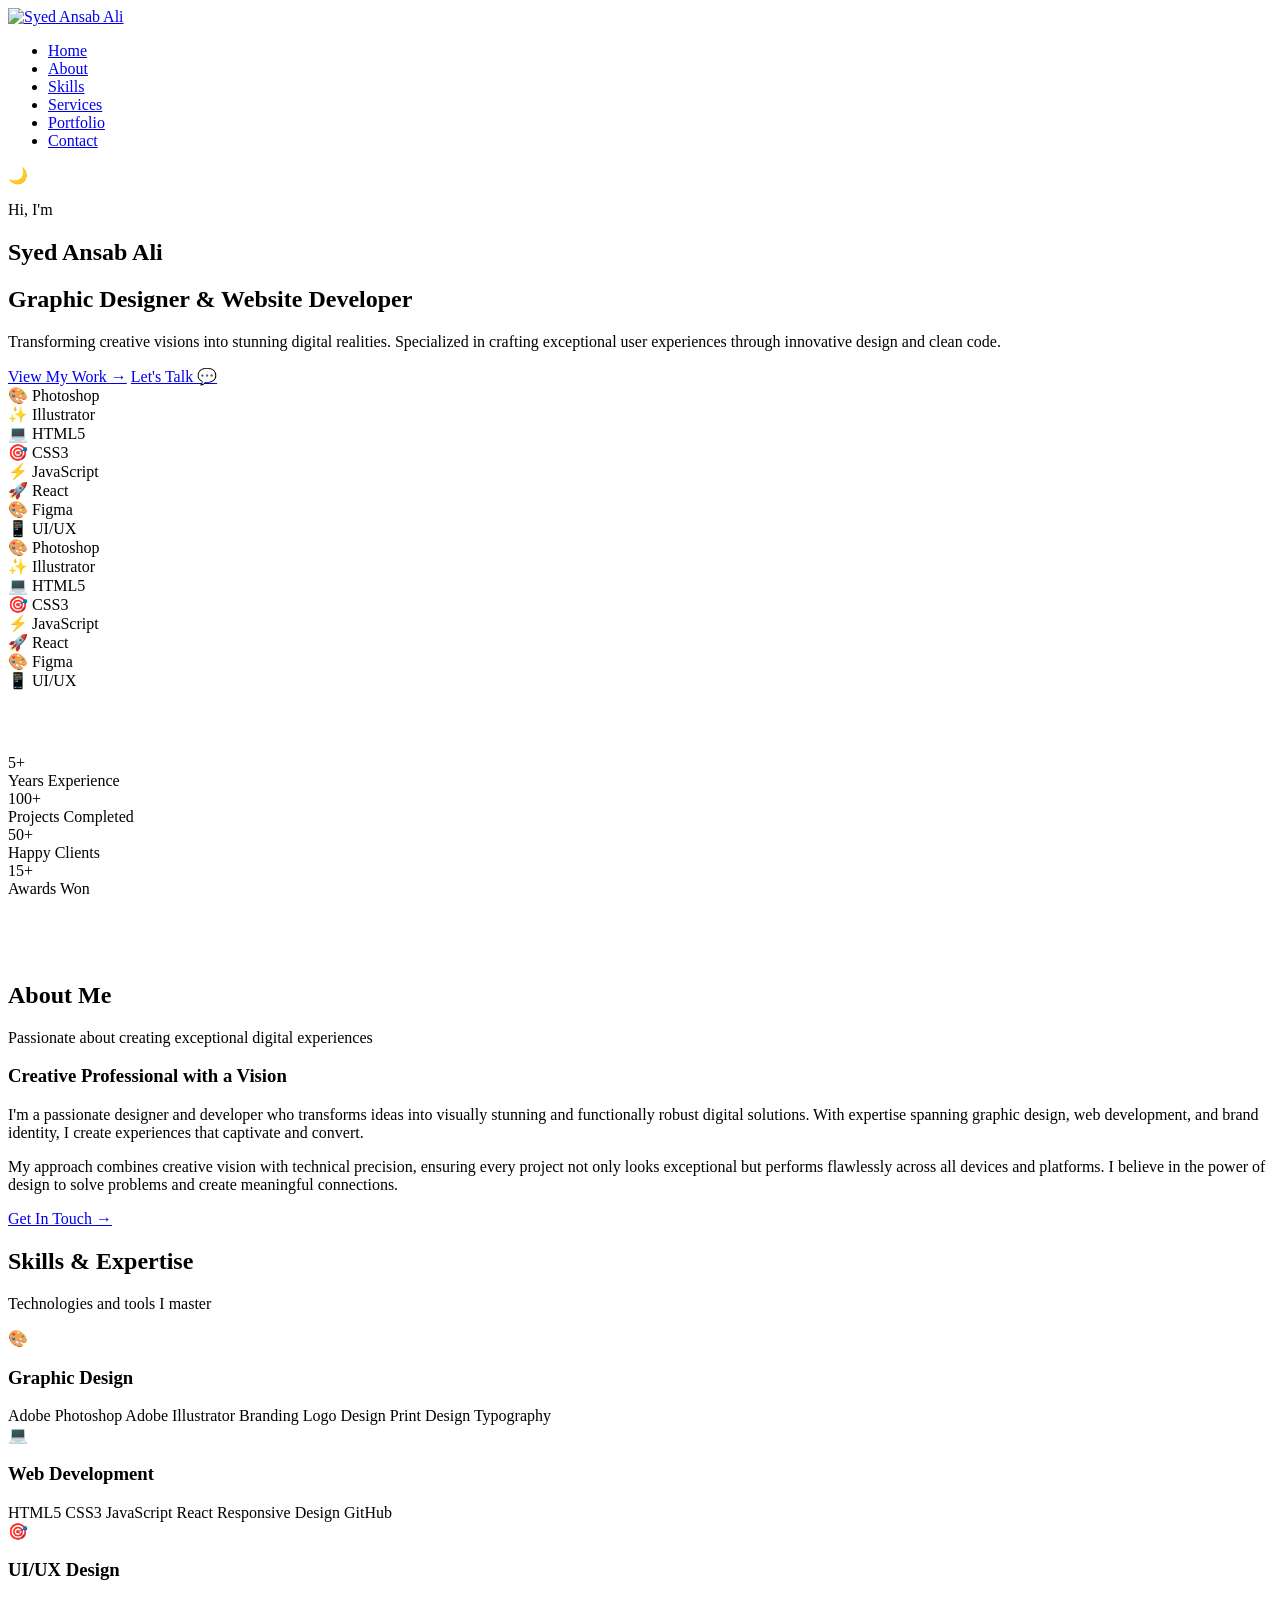
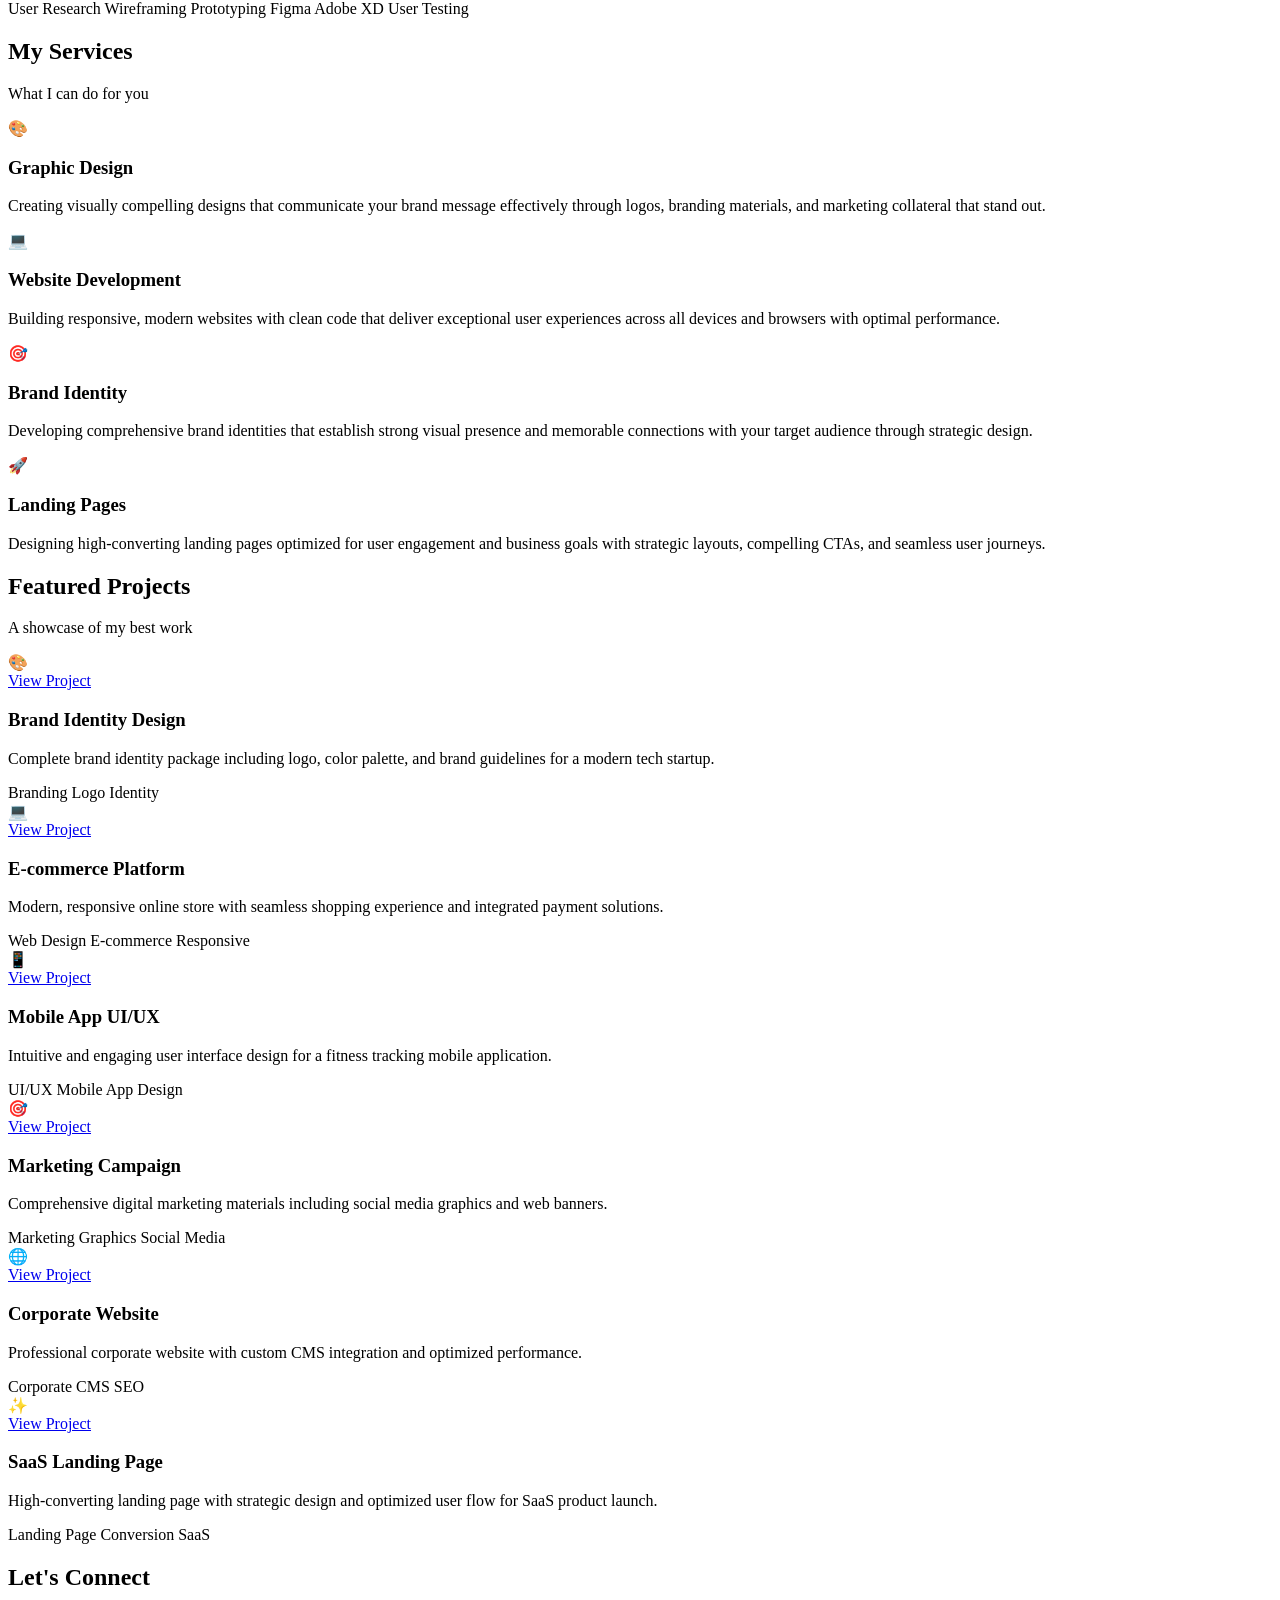
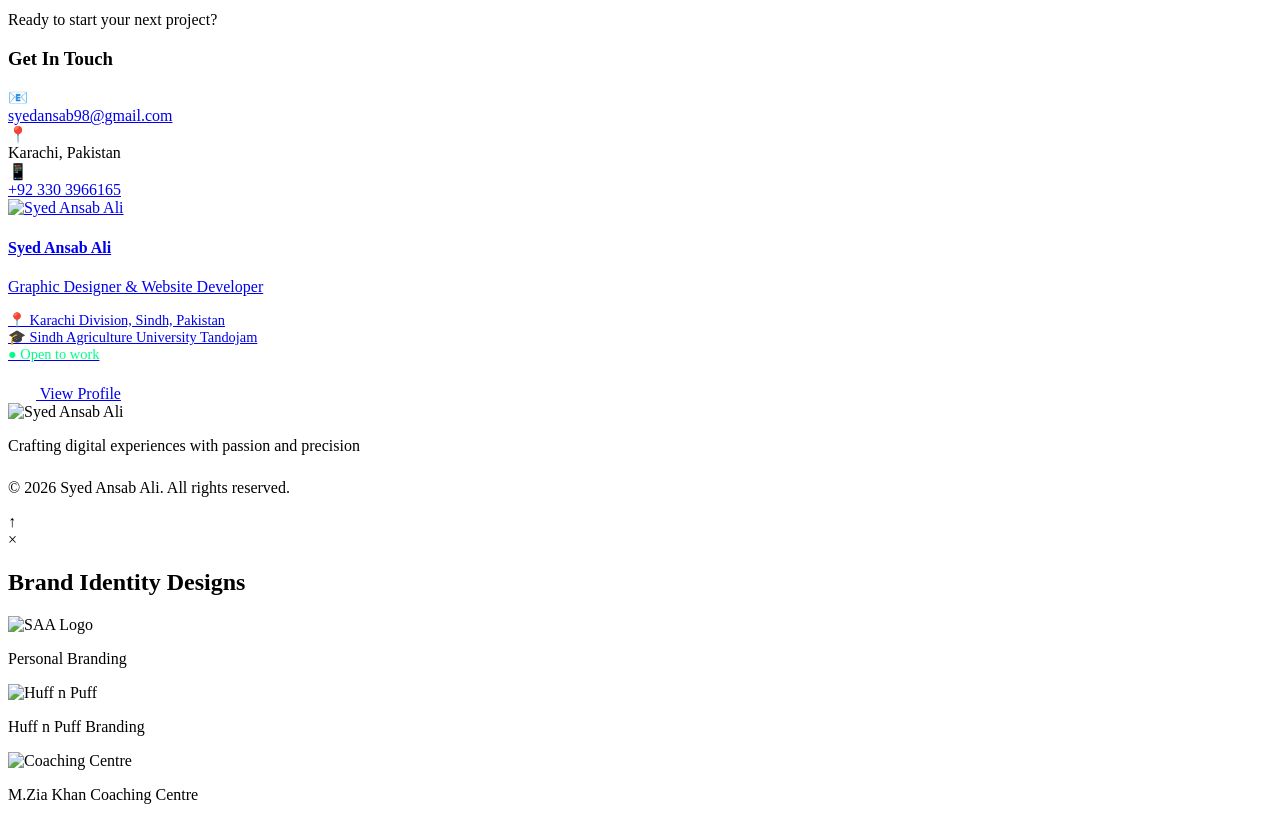
==== commit 954b192e: "Update index.html" ====
--- a/index.html
+++ b/index.html
@@ -7,9 +7,9 @@
     <meta name="keywords" content="graphic design, web development, UI/UX, branding, portfolio">
     <meta name="author" content="Syed Ansab Ali">
     <title>Syed Ansab Ali | Graphic Designer & Web Developer</title>
-    <style>
-       <link rel="stylesheet" href="style.css">
-    </style>
+   
+    <!-- CSS Link -->
+    <link rel="stylesheet" href="style.css">
 </head>
 <body>
     <!-- Particles Background -->
@@ -17,12 +17,12 @@
 
     <!-- Navigation -->
     <nav id="navbar">
-           <div class="container">
-        <div class="logo">
-            <a href="#home">
-                <img src="Black Modern A letter Logo.png" alt="Syed Ansab Ali" class="nav-logo">
-            </a>
-        </div>
+        <div class="container">
+            <div class="logo">
+                <a href="#home">
+                    <img src="images/logo.png" alt="Syed Ansab Ali" class="nav-logo">
+                </a>
+            </div>
                
             <ul class="nav-center" id="navLinks">
                 <li><a href="#home">Home</a></li>
@@ -32,6 +32,7 @@
                 <li><a href="#portfolio">Portfolio</a></li>
                 <li><a href="#contact">Contact</a></li>
             </ul>
+            
             <div class="nav-right">
                 <div class="theme-toggle" id="themeToggle">
                     <div class="theme-toggle-circle" id="themeCircle">🌙</div>
@@ -47,48 +48,45 @@
 
     <!-- Hero Section -->
     <section class="hero" id="home">
-        <!-- Tech Grid Animation -->
-       <section id="home" class="hero-fullscreen">
-    <div class="blob blob-1"></div>
-    <div class="blob blob-2"></div>
-    
-    <div class="hero-content">
-        <p class="hero-greeting">Hi, I'm</p>
-        <h1 class="hero-name">Syed <span class="highlight">Ansab Ali</span></h1>
-        <h2 class="hero-subtitle">Graphic Designer & Website Developer</h2>
-        <p class="hero-description">
-            Transforming creative visions into stunning digital realities. 
-            Specialized in crafting exceptional user experiences through innovative design and clean code.
-        </p>
+        <!-- Animated Blobs -->
+        <div class="blob blob-1"></div>
+        <div class="blob blob-2"></div>
         
-        <div class="hero-btns">
-            <a href="#portfolio" class="btn btn-primary">View My Work &rarr;</a>
-            <a href="#contact" class="btn btn-secondary">Let's Talk <i class="far fa-comment-dots"></i></a>
-        </div>
-    </div>
-</section>
-
-            <!-- Tech Stack Marquee -->
-            <div class="tech-marquee">
-                <div class="marquee-content">
-                    <div class="tech-item">🎨 Photoshop</div>
-                    <div class="tech-item">✨ Illustrator</div>
-                    <div class="tech-item">💻 HTML5</div>
-                    <div class="tech-item">🎯 CSS3</div>
-                    <div class="tech-item">⚡ JavaScript</div>
-                    <div class="tech-item">🚀 React</div>
-                    <div class="tech-item">🎨 Figma</div>
-                    <div class="tech-item">📱 UI/UX</div>
-                    <!-- Duplicate for seamless loop -->
-                    <div class="tech-item">🎨 Photoshop</div>
-                    <div class="tech-item">✨ Illustrator</div>
-                    <div class="tech-item">💻 HTML5</div>
-                    <div class="tech-item">🎯 CSS3</div>
-                    <div class="tech-item">⚡ JavaScript</div>
-                    <div class="tech-item">🚀 React</div>
-                    <div class="tech-item">🎨 Figma</div>
-                    <div class="tech-item">📱 UI/UX</div>
-                </div>
+        <div class="hero-content">
+            <p class="hero-greeting">Hi, I'm</p>
+            <h1 class="hero-name">Syed <span class="highlight">Ansab Ali</span></h1>
+            <h2 class="hero-subtitle">Graphic Designer & Website Developer</h2>
+            <p class="hero-description">
+                Transforming creative visions into stunning digital realities. 
+                Specialized in crafting exceptional user experiences through innovative design and clean code.
+            </p>
+            
+            <div class="hero-btns">
+                <a href="#portfolio" class="btn btn-primary">View My Work &rarr;</a>
+                <a href="#contact" class="btn btn-secondary">Let's Talk 💬</a>
+            </div>
+        </div>
+
+        <!-- Tech Stack Marquee -->
+        <div class="tech-marquee">
+            <div class="marquee-content">
+                <div class="tech-item">🎨 Photoshop</div>
+                <div class="tech-item">✨ Illustrator</div>
+                <div class="tech-item">💻 HTML5</div>
+                <div class="tech-item">🎯 CSS3</div>
+                <div class="tech-item">⚡ JavaScript</div>
+                <div class="tech-item">🚀 React</div>
+                <div class="tech-item">🎨 Figma</div>
+                <div class="tech-item">📱 UI/UX</div>
+                <!-- Duplicate for seamless loop -->
+                <div class="tech-item">🎨 Photoshop</div>
+                <div class="tech-item">✨ Illustrator</div>
+                <div class="tech-item">💻 HTML5</div>
+                <div class="tech-item">🎯 CSS3</div>
+                <div class="tech-item">⚡ JavaScript</div>
+                <div class="tech-item">🚀 React</div>
+                <div class="tech-item">🎨 Figma</div>
+                <div class="tech-item">📱 UI/UX</div>
             </div>
         </div>
     </section>
@@ -251,7 +249,7 @@
                         💻
                         <div class="project-overlay">
                             <div class="overlay-content">
-                                <button class="btn" onclick="openPopup()">View Project</button>
+                                <a href="#" class="btn btn-primary">View Project</a>
                             </div>
                         </div>
                     </div>
@@ -345,85 +343,100 @@
         </div>
     </section>
 
-    <!-- Contact Section -->
-    <section id="contact">
-        <div class="container">
-            <div class="section-title">
-                <h2>Let's <span class="highlight">Connect</span></h2>
-                <p>Ready to start your next project?</p>
-            </div>
-            <div class="contact-grid">
-                <div class="contact-info">
-                    <h3>Get In Touch</h3>
-                    <div class="contact-item">
-                        <div class="contact-icon">📧</div>
-                        <div>
-                            <a href="mailto:syedansab98@gmail.com">ansab@example.com</a>
-                        </div>
-                    </div>
-                    <div class="contact-item">
-                        <div class="contact-icon">📍</div>
-                        <div>
-                            <span style="color: var(--text-secondary);">Karachi, Pakistan</span>
-                        </div>
-                    </div>
-                    <div class="contact-item">
-                        <div class="contact-icon">📱</div>
-                        <div>
-                            <a href="tel:+923001234567">+92 3303966165 </a>
-                        </div>
-                    </div>
-                </div>
-                <div>
-    <h3 style="margin-bottom: 2rem; font-size: 2rem;">Connect With Me</h3>
-    
-    <!-- LinkedIn Profile Card -->
-   <section id="linkedin-connect">
+   <!-- Contact Section -->
+<section id="contact">
     <div class="container">
         <div class="section-title">
             <h2>Let's <span class="highlight">Connect</span></h2>
-            <p>I am currently open to work and looking for new web development opportunities!</p>
-        </div>
-
-        <a href="https://www.linkedin.com/in/syed-ansab-a50031334/" target="_blank" class="linkedin-card">
-            <div class="linkedin-avatar">
-                <img src="your-profile-pic.jpg" alt="Syed Ansab">
+            <p>Ready to start your next project?</p>
+        </div>
+        <div class="contact-grid">
+            <div class="contact-info">
+                <h3>Get In Touch</h3>
+                <div class="contact-item">
+                    <div class="contact-icon">📧</div>
+                    <div>
+                        <a href="mailto:syedansab98@gmail.com">syedansab98@gmail.com</a>
+                    </div>
+                </div>
+                <div class="contact-item">
+                    <div class="contact-icon">📍</div>
+                    <div>
+                        <span style="color: var(--text-secondary);">Karachi, Pakistan</span>
+                    </div>
+                </div>
+                <div class="contact-item">
+                    <div class="contact-icon">📱</div>
+                    <div>
+                        <a href="tel:+923303966165">+92 330 3966165</a>
+                    </div>
+                </div>
             </div>
             
-            <div class="linkedin-info">
-                <h4>Syed Ansab</h4>
-                <p>Graphic Designer & Website Developer</p>
-                <div style="margin-bottom: 1rem; font-size: 0.9rem; color: var(--text-secondary);">
-                    <span>📍 Karachi Division, Sindh, Pakistan</span><br>
-                    <span>🎓 Sindh Agriculture University Tandojam</span>
-                </div>
-                <div class="linkedin-badge">
-                    <svg class="linkedin-icon-svg" viewBox="0 0 24 24" xmlns="http://www.w3.org/2000/svg" style="width:20px; fill:white; margin-right:8px;">
-                        <path d="M19 0h-14c-2.761 0-5 2.239-5 5v14c0 2.761 2.239 5 5 5h14c2.762 0 5-2.239 5-5v-14c0-2.761-2.238-5-5-5zm-11 19h-3v-11h3v11zm-1.5-12.268c-.966 0-1.75-.79-1.75-1.764s.784-1.764 1.75-1.764 1.75.79 1.75 1.764-.783 1.764-1.75 1.764zm13.5 12.268h-3v-5.604c0-3.368-4-3.113-4 0v5.604h-3v-11h3v1.765c1.396-2.586 7-2.777 7 2.476v6.759z"/>
-                    </svg>
-                    View Profile
-                </div>
-            </div>
-        </a>
+            <!-- LinkedIn Profile Card -->
+            <div>
+                <a href="https://www.linkedin.com/in/syed-ansab-a50031334/" target="_blank" class="linkedin-card">
+                    <div class="linkedin-avatar">
+                        <img src="images/profile.jpg" alt="Syed Ansab Ali">
+                    </div>
+                    
+                    <div class="linkedin-info">
+                        <h4>Syed Ansab Ali</h4>
+                        <p>Graphic Designer & Website Developer</p>
+                        <div style="margin-bottom: 1rem; font-size: 0.9rem; color: var(--text-secondary);">
+                            <span>📍 Karachi Division, Sindh, Pakistan</span><br>
+                            <span>🎓 Sindh Agriculture University Tandojam</span><br>
+                            <span style="color: #00FF88;">● Open to work</span>
+                        </div>
+                        <div class="linkedin-badge">
+                            <svg class="linkedin-icon-svg" viewBox="0 0 24 24" xmlns="http://www.w3.org/2000/svg" style="width:20px; fill:white; margin-right:8px;">
+                                <path d="M19 0h-14c-2.761 0-5 2.239-5 5v14c0 2.761 2.239 5 5 5h14c2.762 0 5-2.239 5-5v-14c0-2.761-2.238-5-5-5zm-11 19h-3v-11h3v11zm-1.5-12.268c-.966 0-1.75-.79-1.75-1.764s.784-1.764 1.75-1.764 1.75.79 1.75 1.764-.783 1.764-1.75 1.764zm13.5 12.268h-3v-5.604c0-3.368-4-3.113-4 0v5.604h-3v-11h3v1.765c1.396-2.586 7-2.777 7 2.476v6.759z"/>
+                            </svg>
+                            View Profile
+                        </div>
+                    </div>
+                </a>
+            </div>
+        </div>
     </div>
 </section>
-    <!-- Footer -->
-    <footer>
-        <div class="container">
-            <div class="footer-content">
-                <div class="footer-logo">SA</div>
-                <p style="margin-bottom: 1.5rem;">Crafting digital experiences with passion and precision</p>
-                <p>&copy; 2026 Syed Ansab Ali. All rights reserved.</p>
-            </div>
-        </div>
-    </footer>
-
+
+   <!-- Footer -->
+<footer>
+    <div class="container">
+        <div class="footer-content">
+               <img src="images/logo.png" alt="Syed Ansab Ali" class="nav-logo">
+            <p style="margin-bottom: 1.5rem;">Crafting digital experiences with passion and precision</p>
+            <p>&copy; 2026 Syed Ansab Ali. All rights reserved.</p>
+        </div>
+    </div>
+</footer>
     <!-- Scroll to Top -->
     <div class="scroll-top" id="scrollTop">↑</div>
 
-    <script>
-       <script src="script.js"></script>
-    </script>
-                            
- </body>
-            </html>            
+    <!-- JavaScript Link -->
+    <script src="script.js"></script>
+
+<!-- Project Modal Popup -->
+<div id="designModal" class="modal">
+    <div class="modal-content">
+        <span class="close-btn" onclick="closePopup()">&times;</span>
+        <h2>Brand Identity Designs</h2>
+        <div class="gallery-grid">
+            <div class="gallery-item">
+                <img src="images/logo.png" alt="SAA Logo">
+                <p>Personal Branding</p>
+            </div>
+            <div class="gallery-item">
+                <img src="images/huff-puff.png" alt="Huff n Puff">
+                <p>Huff n Puff Branding</p>
+            </div>
+            <div class="gallery-item">
+                <img src="images/coaching-centre.png" alt="Coaching Centre">
+                <p>M.Zia Khan Coaching Centre</p>
+            </div>
+        </div>
+    </div>
+</div>
+</body>
+</html>
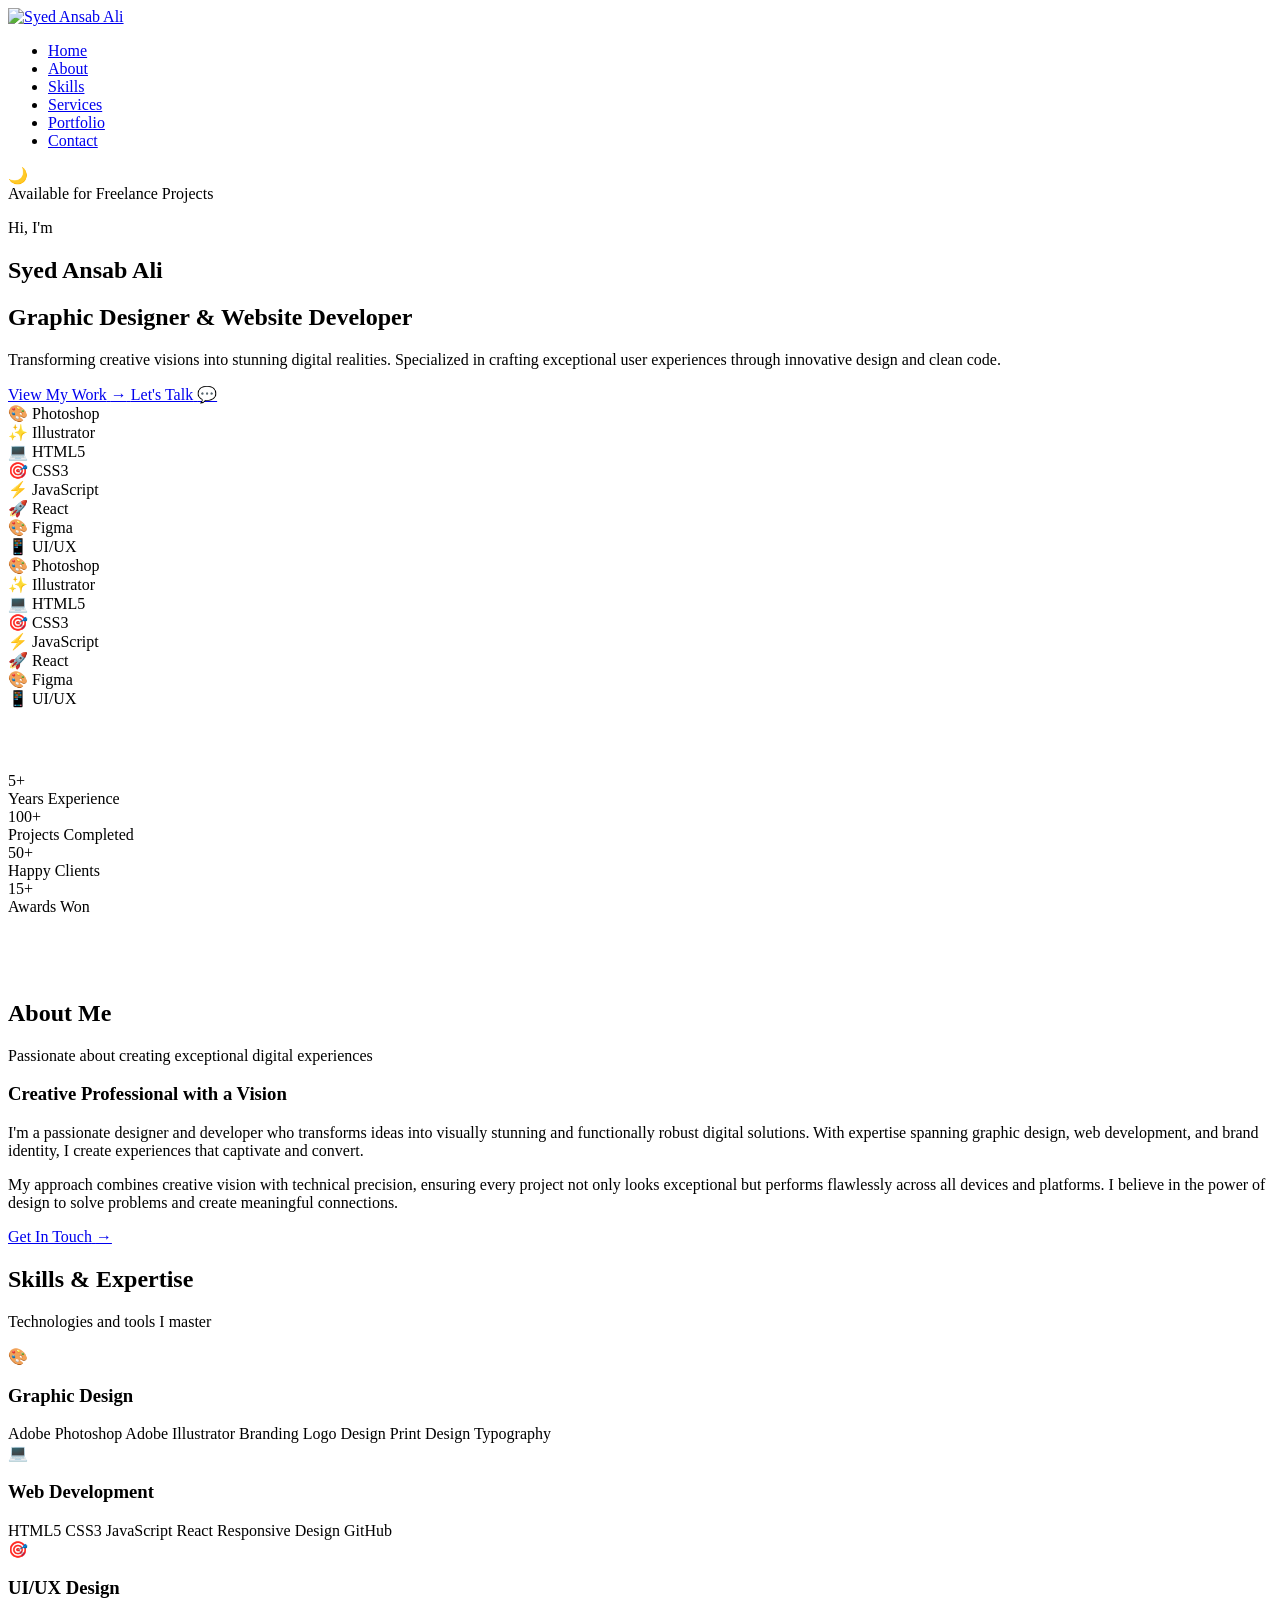
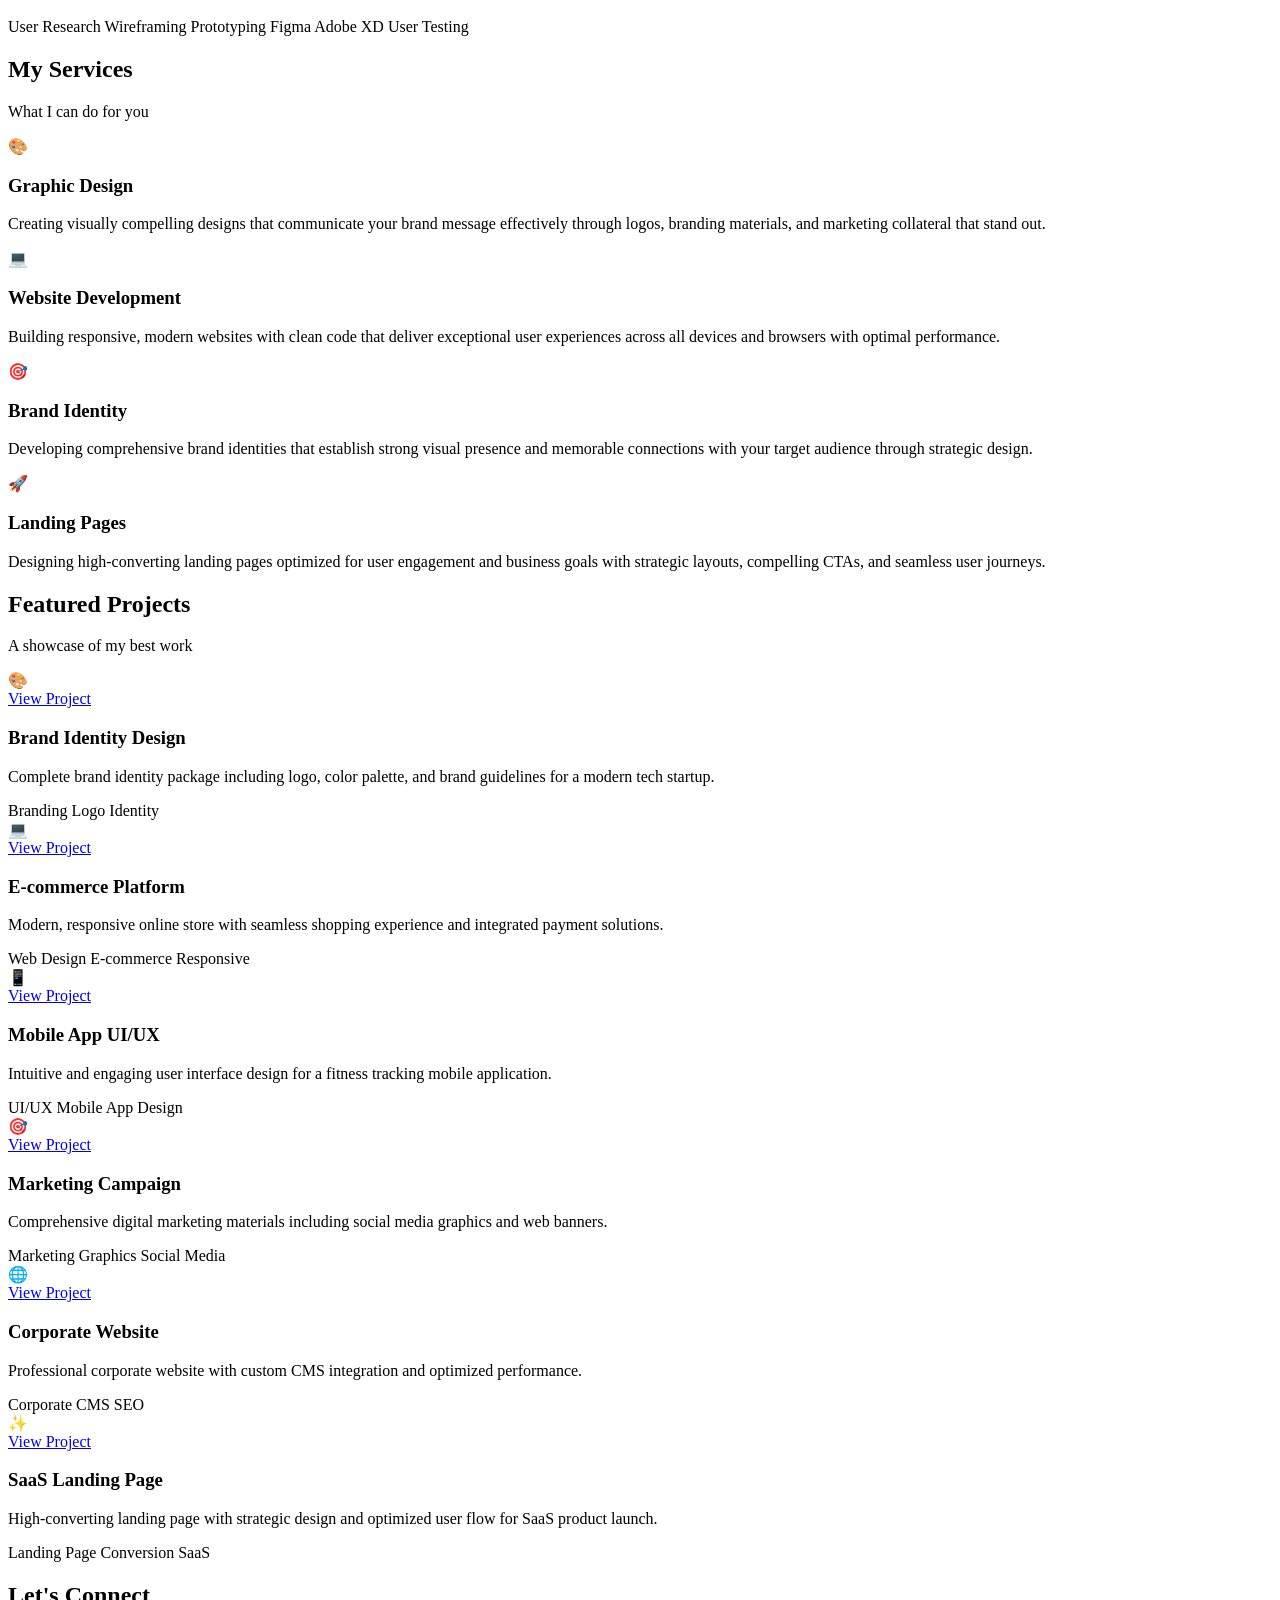
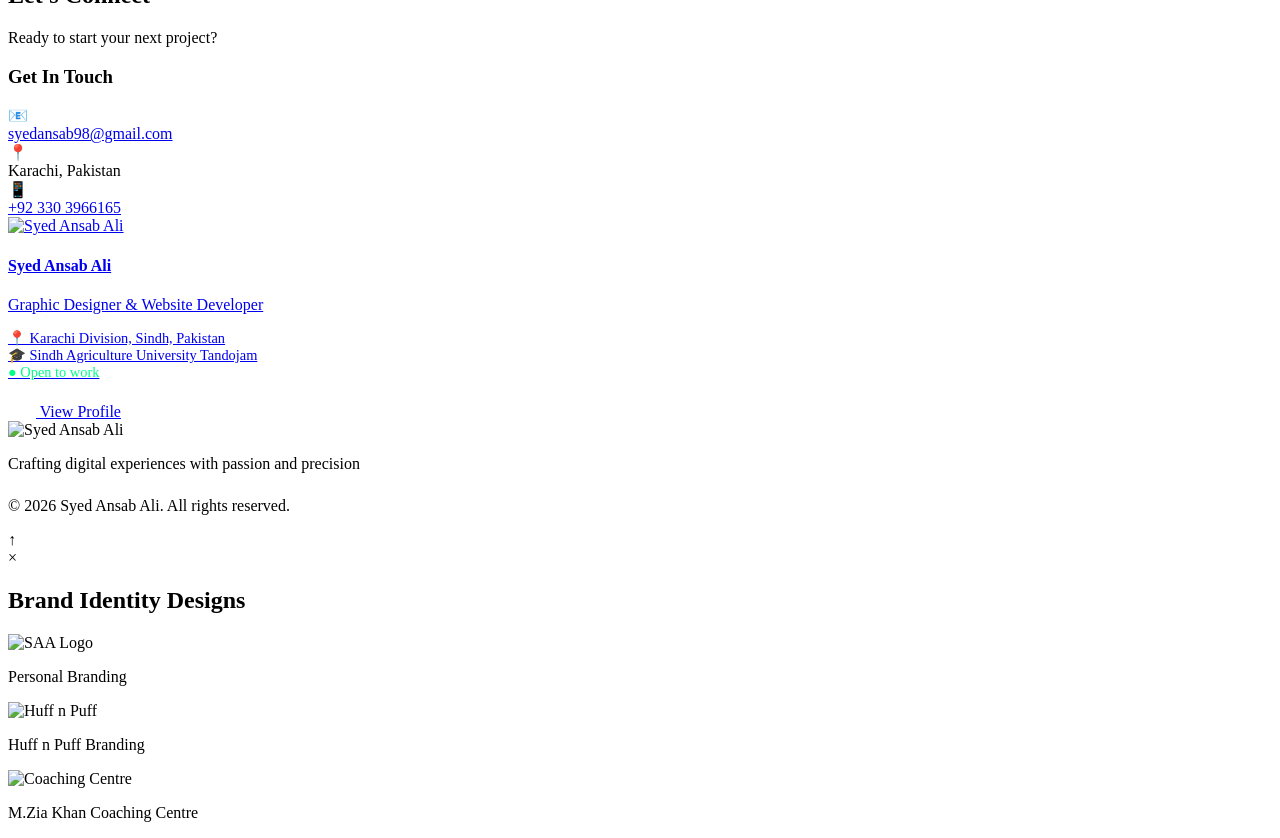
==== commit 55d2b74a: "Update index.html" ====
--- a/index.html
+++ b/index.html
@@ -46,50 +46,76 @@
         </div>
     </nav>
 
-    <!-- Hero Section -->
-    <section class="hero" id="home">
-        <!-- Animated Blobs -->
-        <div class="blob blob-1"></div>
-        <div class="blob blob-2"></div>
+  <!-- Hero Section -->
+<section class="hero" id="home">
+    <!-- Animated Tech Grid -->
+    <div class="tech-grid">
+        <div class="tech-line horizontal" style="top: 20%;"></div>
+        <div class="tech-line horizontal" style="top: 50%;"></div>
+        <div class="tech-line horizontal" style="top: 80%;"></div>
+        <div class="tech-line vertical" style="left: 20%;"></div>
+        <div class="tech-line vertical" style="left: 50%;"></div>
+        <div class="tech-line vertical" style="left: 80%;"></div>
+    </div>
+
+    <!-- Floating Elements -->
+    <div class="floating-element"></div>
+    <div class="floating-element"></div>
+    <div class="floating-element"></div>
+
+    <!-- Animated Blobs -->
+    <div class="blob blob-1"></div>
+    <div class="blob blob-2"></div>
+    
+    <div class="hero-content">
+        <div class="hero-badge">
+            <span class="pulse-dot"></span>
+            <span>Available for Freelance Projects</span>
+        </div>
         
-        <div class="hero-content">
-            <p class="hero-greeting">Hi, I'm</p>
-            <h1 class="hero-name">Syed <span class="highlight">Ansab Ali</span></h1>
-            <h2 class="hero-subtitle">Graphic Designer & Website Developer</h2>
-            <p class="hero-description">
-                Transforming creative visions into stunning digital realities. 
-                Specialized in crafting exceptional user experiences through innovative design and clean code.
-            </p>
-            
-            <div class="hero-btns">
-                <a href="#portfolio" class="btn btn-primary">View My Work &rarr;</a>
-                <a href="#contact" class="btn btn-secondary">Let's Talk 💬</a>
-            </div>
-        </div>
-
-        <!-- Tech Stack Marquee -->
-        <div class="tech-marquee">
-            <div class="marquee-content">
-                <div class="tech-item">🎨 Photoshop</div>
-                <div class="tech-item">✨ Illustrator</div>
-                <div class="tech-item">💻 HTML5</div>
-                <div class="tech-item">🎯 CSS3</div>
-                <div class="tech-item">⚡ JavaScript</div>
-                <div class="tech-item">🚀 React</div>
-                <div class="tech-item">🎨 Figma</div>
-                <div class="tech-item">📱 UI/UX</div>
-                <!-- Duplicate for seamless loop -->
-                <div class="tech-item">🎨 Photoshop</div>
-                <div class="tech-item">✨ Illustrator</div>
-                <div class="tech-item">💻 HTML5</div>
-                <div class="tech-item">🎯 CSS3</div>
-                <div class="tech-item">⚡ JavaScript</div>
-                <div class="tech-item">🚀 React</div>
-                <div class="tech-item">🎨 Figma</div>
-                <div class="tech-item">📱 UI/UX</div>
-            </div>
-        </div>
-    </section>
+        <p class="hero-greeting">Hi, I'm</p>
+        <h1 class="hero-name">Syed <span class="highlight">Ansab Ali</span></h1>
+        <h2 class="hero-subtitle">Graphic Designer & Website Developer</h2>
+        <p class="hero-description">
+            Transforming creative visions into stunning digital realities. 
+            Specialized in crafting exceptional user experiences through innovative design and clean code.
+        </p>
+        
+        <div class="hero-btns">
+            <a href="#portfolio" class="btn btn-primary">
+                <span>View My Work</span>
+                <span>→</span>
+            </a>
+            <a href="#contact" class="btn btn-secondary">
+                <span>Let's Talk</span>
+                <span>💬</span>
+            </a>
+        </div>
+    </div>
+
+    <!-- Tech Stack Marquee -->
+    <div class="tech-marquee">
+        <div class="marquee-content">
+            <div class="tech-item">🎨 Photoshop</div>
+            <div class="tech-item">✨ Illustrator</div>
+            <div class="tech-item">💻 HTML5</div>
+            <div class="tech-item">🎯 CSS3</div>
+            <div class="tech-item">⚡ JavaScript</div>
+            <div class="tech-item">🚀 React</div>
+            <div class="tech-item">🎨 Figma</div>
+            <div class="tech-item">📱 UI/UX</div>
+            <!-- Duplicate for seamless loop -->
+            <div class="tech-item">🎨 Photoshop</div>
+            <div class="tech-item">✨ Illustrator</div>
+            <div class="tech-item">💻 HTML5</div>
+            <div class="tech-item">🎯 CSS3</div>
+            <div class="tech-item">⚡ JavaScript</div>
+            <div class="tech-item">🚀 React</div>
+            <div class="tech-item">🎨 Figma</div>
+            <div class="tech-item">📱 UI/UX</div>
+        </div>
+    </div>
+</section>
 
     <!-- Stats Section -->
     <section style="padding: 4rem 0;">
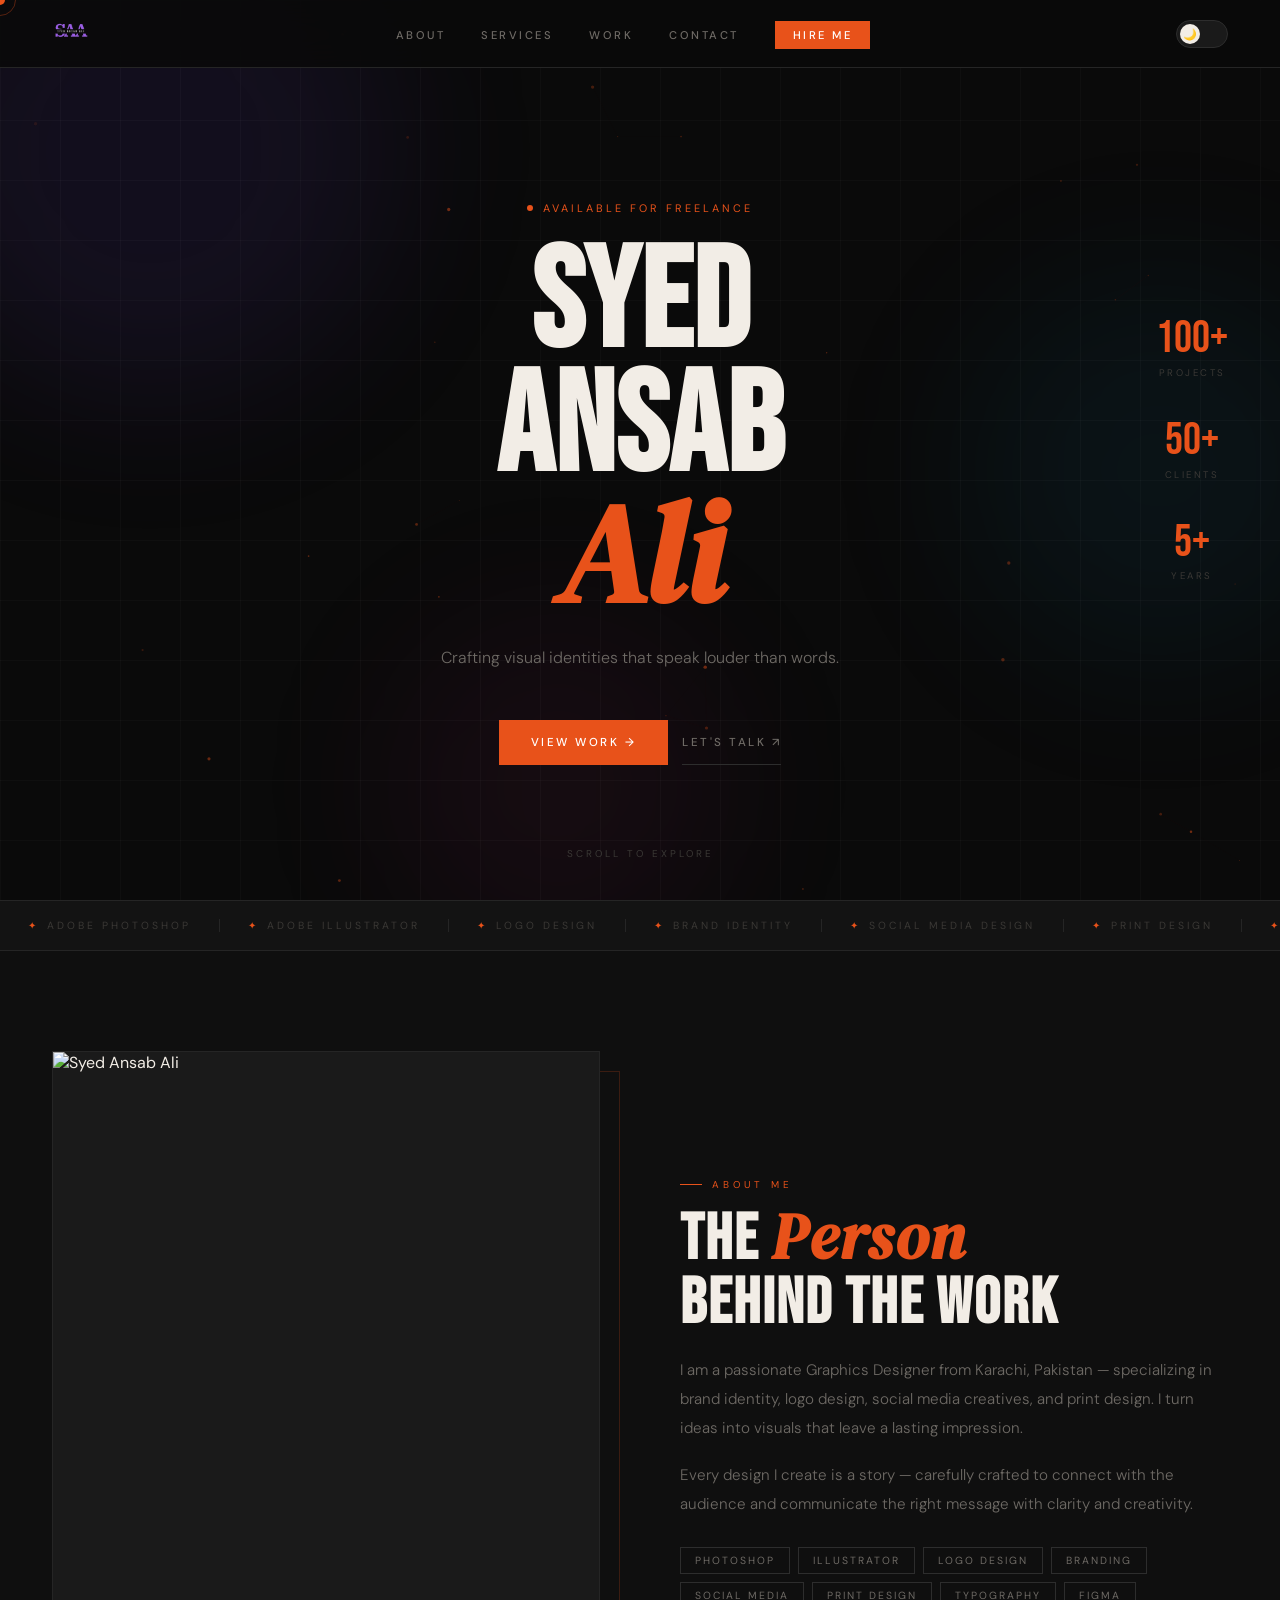
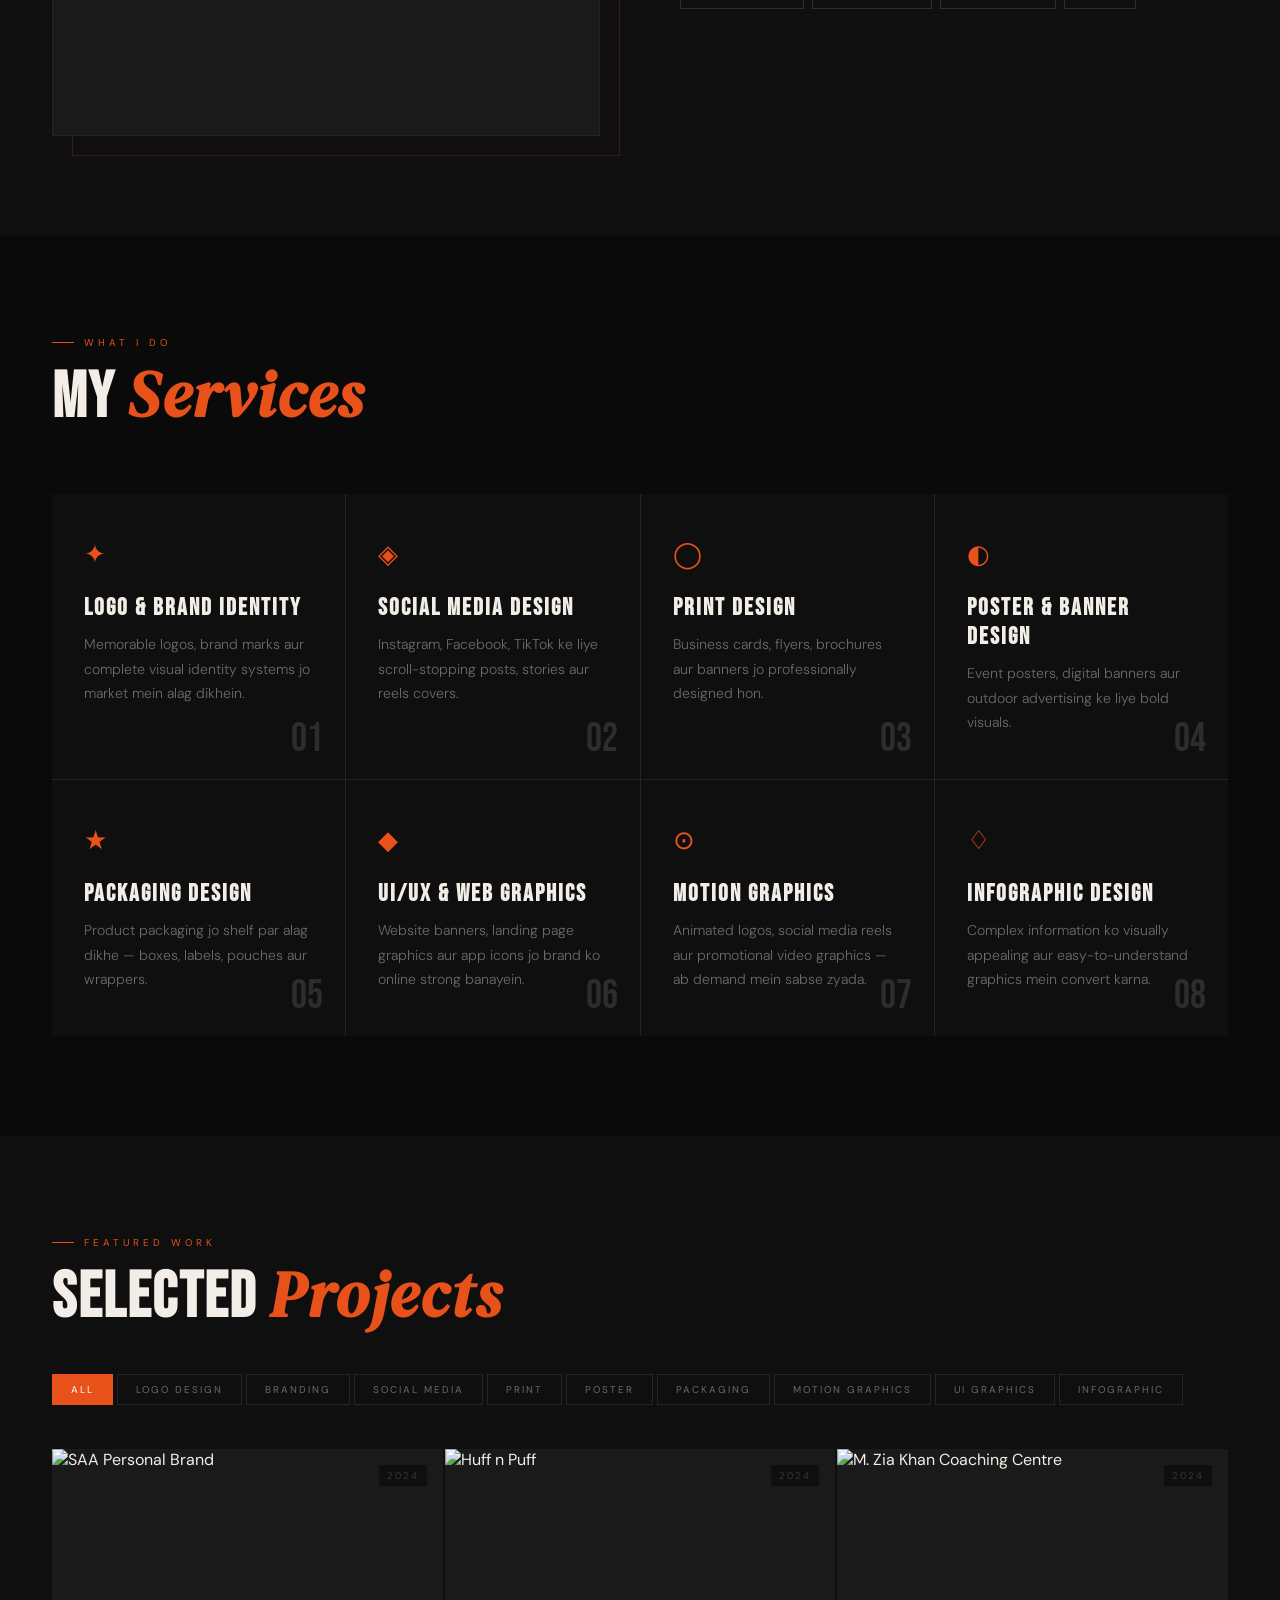
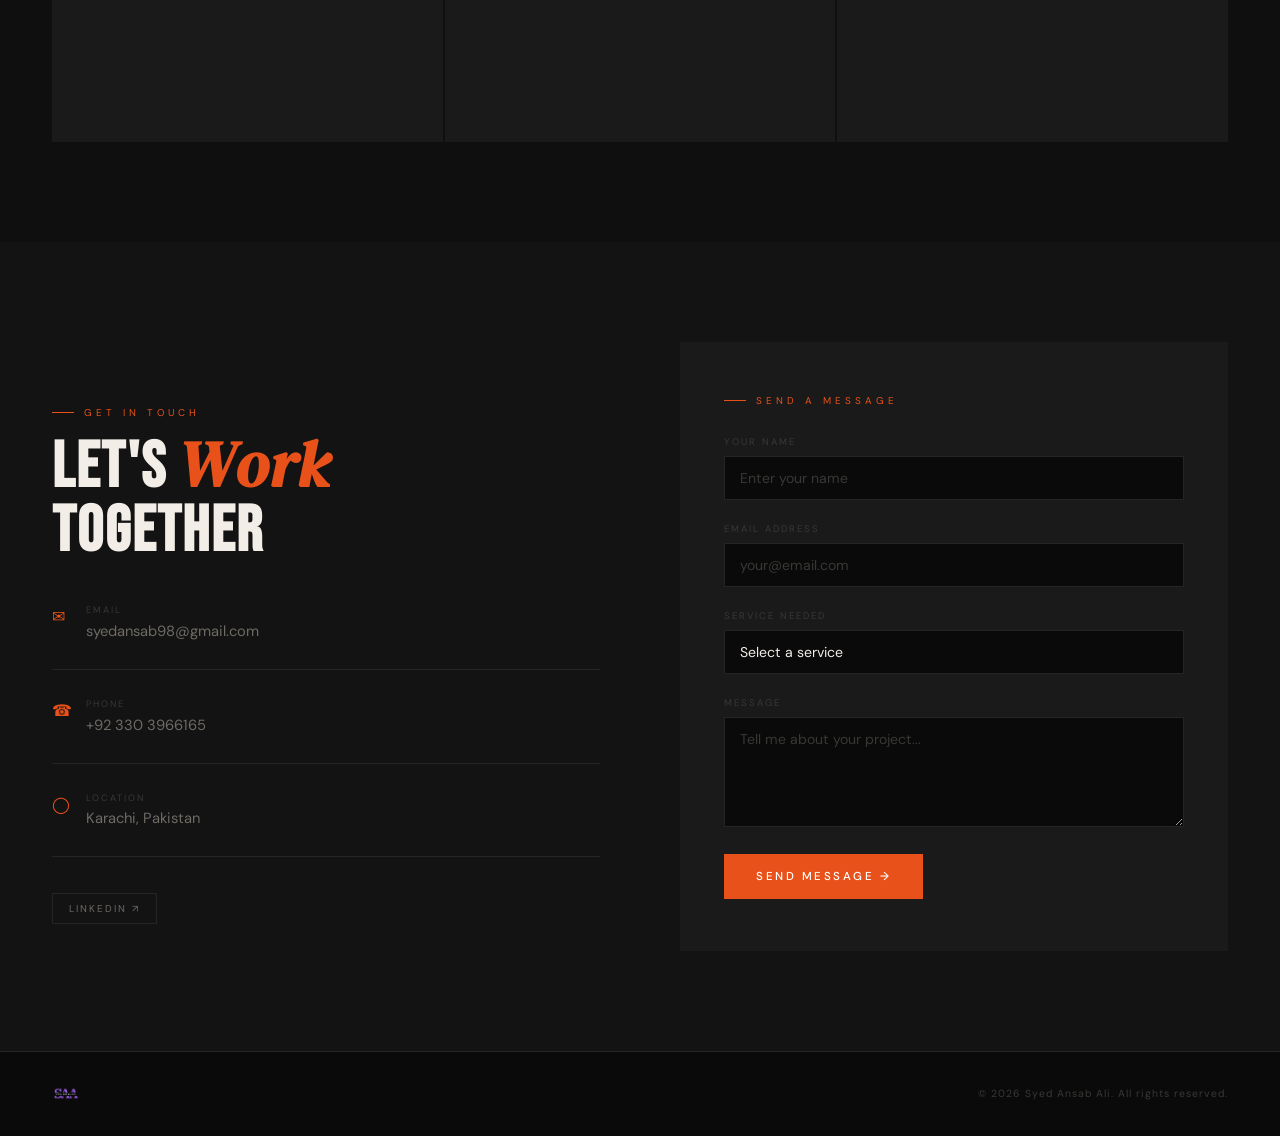
==== commit 9864fae9: "Add files via upload" ====
--- a/index.html
+++ b/index.html
@@ -1,468 +1,386 @@
 <!DOCTYPE html>
-<html lang="en">
+<html lang="en" data-theme="dark">
 <head>
-    <meta charset="UTF-8">
-    <meta name="viewport" content="width=device-width, initial-scale=1.0">
-    <meta name="description" content="Syed Ansab Ali - Professional Graphic Designer & Web Developer. Creating stunning designs and modern websites.">
-    <meta name="keywords" content="graphic design, web development, UI/UX, branding, portfolio">
-    <meta name="author" content="Syed Ansab Ali">
-    <title>Syed Ansab Ali | Graphic Designer & Web Developer</title>
-   
-    <!-- CSS Link -->
-    <link rel="stylesheet" href="style.css">
+<meta charset="UTF-8">
+<meta name="viewport" content="width=device-width, initial-scale=1.0">
+<meta name="description" content="Syed Ansab Ali - Professional Graphics Designer from Karachi, Pakistan.">
+<title>Syed Ansab Ali - Graphics Designer</title>
+<link rel="icon" type="image/png" href="[data-uri]">
+<link rel="apple-touch-icon" href="[data-uri]">
+<link rel="dns-prefetch" href="https://i.ibb.co">
+<link rel="preconnect" href="https://fonts.googleapis.com">
+<link href="https://fonts.googleapis.com/css2?family=Bebas+Neue&family=DM+Serif+Display:ital@0;1&family=DM+Sans:opsz,wght@9..40,300;9..40,400;9..40,500&display=swap" rel="stylesheet">
+<style>
+[data-theme="dark"]{--bg:#0a0a0a;--bg2:#0f0f0f;--bg3:#131313;--surface:#1a1a1a;--border:#252525;--border2:#2d2d2d;--accent:#e8521a;--accent-dim:rgba(232,82,26,.12);--text:#f2ede6;--text-muted:#6e6a65;--text-dim:#3a3835;--g1:rgba(100,60,200,.18);--g2:rgba(20,120,160,.14);--g3:rgba(180,40,120,.12);--gl:rgba(255,255,255,.025);--tbg:#1a1a1a;--tk:#f2ede6;}
+[data-theme="light"]{--bg:#f8f5f0;--bg2:#f2ede6;--bg3:#ece7df;--surface:#e8e3db;--border:#d4cfc7;--border2:#c8c3bb;--accent:#e8521a;--accent-dim:rgba(232,82,26,.1);--text:#1a1714;--text-muted:#5a5550;--text-dim:#9a9590;--g1:rgba(120,80,220,.1);--g2:rgba(40,140,180,.08);--g3:rgba(200,60,140,.08);--gl:rgba(0,0,0,.04);--tbg:#e0dbd2;--tk:#1a1714;}
+*,*::before,*::after{box-sizing:border-box;margin:0;padding:0;}
+html{scroll-behavior:smooth;}
+body{font-family:'DM Sans',sans-serif;background:var(--bg);color:var(--text);overflow-x:hidden;cursor:none;transition:background .4s,color .4s;}
+::-webkit-scrollbar{width:2px;} ::-webkit-scrollbar-thumb{background:var(--accent);}
+.abg{position:fixed;inset:0;z-index:0;pointer-events:none;overflow:hidden;}
+.orb{position:absolute;border-radius:50%;filter:blur(80px);opacity:.6;animation:oF 20s ease-in-out infinite;}
+.o1{width:500px;height:500px;top:-100px;left:-100px;background:var(--g1);animation-duration:22s;}
+.o2{width:400px;height:400px;top:30%;right:-80px;background:var(--g2);animation-duration:18s;animation-delay:-6s;}
+.o3{width:350px;height:350px;bottom:-60px;left:30%;background:var(--g3);animation-duration:25s;animation-delay:-12s;}
+@keyframes oF{0%,100%{transform:translate(0,0) scale(1);}25%{transform:translate(40px,-30px) scale(1.05);}50%{transform:translate(-20px,50px) scale(.95);}75%{transform:translate(30px,20px) scale(1.02);}}
+.grid-l{position:absolute;inset:0;background-image:linear-gradient(var(--gl) 1px,transparent 1px),linear-gradient(90deg,var(--gl) 1px,transparent 1px);background-size:60px 60px;animation:gM 30s linear infinite;}
+@keyframes gM{0%{background-position:0 0;}100%{background-position:60px 60px;}}
+#pc{position:absolute;inset:0;width:100%;height:100%;}
+#cur{width:10px;height:10px;background:var(--accent);border-radius:50%;position:fixed;pointer-events:none;z-index:9999;transform:translate(-50%,-50%);transition:width .2s,height .2s;}
+#cr{width:32px;height:32px;border:1px solid rgba(232,82,26,.35);border-radius:50%;position:fixed;pointer-events:none;z-index:9998;transform:translate(-50%,-50%);transition:all .12s ease;}
+body.hov #cur{width:20px;height:20px;} body.hov #cr{width:50px;height:50px;border-color:rgba(232,82,26,.6);}
+.tog{position:relative;width:52px;height:28px;cursor:pointer;background:var(--tbg);border:1px solid var(--border2);border-radius:14px;transition:background .3s;flex-shrink:0;}
+.tok{position:absolute;top:3px;left:3px;width:20px;height:20px;border-radius:50%;background:var(--tk);transition:left .3s;display:flex;align-items:center;justify-content:center;font-size:11px;}
+[data-theme="light"] .tok{left:27px;}
+nav{position:fixed;top:0;left:0;right:0;z-index:200;height:68px;display:flex;align-items:center;justify-content:space-between;padding:0 52px;background:rgba(10,10,10,.88);backdrop-filter:blur(24px);border-bottom:1px solid var(--border);transition:background .4s;}
+[data-theme="light"] nav{background:rgba(248,245,240,.9);}
+.nl img{height:38px;width:auto;object-fit:contain;}
+[data-theme="light"] .nl img{mix-blend-mode:multiply;}
+ul.nav-links{display:flex;gap:36px;list-style:none;align-items:center;}
+ul.nav-links a{font-size:.7rem;font-weight:500;letter-spacing:2.5px;text-transform:uppercase;color:var(--text-muted);text-decoration:none;transition:color .25s;position:relative;padding-bottom:4px;}
+ul.nav-links a::after{content:'';position:absolute;bottom:0;left:0;width:0;height:1px;background:var(--accent);transition:width .3s;}
+ul.nav-links a:hover{color:var(--text);} ul.nav-links a:hover::after{width:100%;}
+.ncta{color:#fff!important;background:var(--accent);padding:7px 18px!important;} .ncta::after{display:none!important;} .ncta:hover{background:transparent!important;color:var(--accent)!important;outline:1px solid var(--accent);}
+.nr{display:flex;align-items:center;gap:20px;}
+.hbg{display:none;flex-direction:column;gap:5px;cursor:pointer;padding:4px;}
+.hbg span{display:block;width:24px;height:1px;background:var(--text);transition:.3s;}
+#hero{min-height:100vh;display:flex;align-items:center;justify-content:center;padding:140px 52px 80px;position:relative;overflow:hidden;text-align:center;}
+.hc{position:relative;z-index:1;max-width:820px;margin:0 auto;}
+.hlbl{display:inline-flex;align-items:center;justify-content:center;gap:10px;font-size:.68rem;letter-spacing:3px;text-transform:uppercase;color:var(--accent);margin-bottom:28px;}
+.dot{width:6px;height:6px;border-radius:50%;background:var(--accent);animation:pulse 2s ease infinite;flex-shrink:0;}
+@keyframes pulse{0%,100%{opacity:1;transform:scale(1)}50%{opacity:.4;transform:scale(.6)}}
+h1{font-family:'Bebas Neue',sans-serif;font-size:clamp(70px,11vw,170px);line-height:.88;letter-spacing:1px;margin-bottom:28px;}
+h1 em{font-family:'DM Serif Display',serif;font-style:italic;color:var(--accent);display:block;}
+.hbio{font-size:1rem;line-height:1.85;color:var(--text-muted);max-width:460px;margin:0 auto 48px;font-weight:300;}
+.hbtns{display:flex;gap:14px;flex-wrap:wrap;justify-content:center;}
+.bm{display:inline-flex;align-items:center;gap:10px;background:var(--accent);color:#fff;padding:13px 30px;font-size:.72rem;font-weight:500;letter-spacing:2.5px;text-transform:uppercase;text-decoration:none;border:2px solid var(--accent);transition:.3s;}
+.bm:hover{background:transparent;color:var(--accent);}
+.bg{display:inline-flex;align-items:center;gap:10px;color:var(--text-muted);padding:13px 0;font-size:.72rem;font-weight:500;letter-spacing:2.5px;text-transform:uppercase;text-decoration:none;border-bottom:1px solid var(--border2);transition:.3s;}
+.bg:hover{color:var(--text);border-color:var(--text);}
+.hside{position:absolute;right:52px;top:50%;transform:translateY(-50%);z-index:1;display:flex;flex-direction:column;gap:40px;}
+.hst{text-align:center;} .hsn{font-family:'Bebas Neue',sans-serif;font-size:2.8rem;color:var(--accent);line-height:1;display:block;} .hsl{font-size:.6rem;letter-spacing:2.5px;text-transform:uppercase;color:var(--text-dim);margin-top:4px;display:block;}
+.hscr{position:absolute;bottom:40px;left:50%;transform:translateX(-50%);display:flex;align-items:center;gap:14px;font-size:.62rem;letter-spacing:3px;text-transform:uppercase;color:var(--text-dim);z-index:1;white-space:nowrap;}
+.tb{padding:18px 0;background:var(--bg3);border-top:1px solid var(--border);border-bottom:1px solid var(--border);overflow:hidden;position:relative;z-index:1;}
+.ti{display:flex;white-space:nowrap;animation:mq 22s linear infinite;}
+.ti-item{font-size:.65rem;letter-spacing:3px;text-transform:uppercase;color:var(--text-dim);padding:0 28px;border-right:1px solid var(--border);}
+.ti-item span{color:var(--accent);margin-right:8px;}
+@keyframes mq{0%{transform:translateX(0)}100%{transform:translateX(-50%)}}
+section{position:relative;z-index:1;}
+.slbl{font-size:.62rem;letter-spacing:4px;text-transform:uppercase;color:var(--accent);margin-bottom:14px;display:flex;align-items:center;gap:10px;}
+.slbl::before{content:'';width:22px;height:1px;background:var(--accent);}
+.sh2{font-family:'Bebas Neue',sans-serif;font-size:clamp(36px,5vw,72px);line-height:1;letter-spacing:2px;}
+.sh2 em{font-family:'DM Serif Display',serif;font-style:italic;color:var(--accent);}
+#about{background:var(--bg2);display:grid;grid-template-columns:1fr 1fr;gap:80px;align-items:center;padding:100px 52px;transition:background .4s;}
+.aib{aspect-ratio:4/5;background:var(--surface);border:1px solid var(--border);overflow:hidden;position:relative;display:flex;align-items:center;justify-content:center;}
+.aib img{width:100%;height:100%;object-fit:cover;display:block;}
+.nph{font-size:.62rem;letter-spacing:3px;text-transform:uppercase;color:var(--text-dim);}
+.idco{position:absolute;top:20px;left:20px;right:-20px;bottom:-20px;border:1px solid var(--accent);opacity:.2;z-index:-1;}
+.aiw{position:relative;}
+.at p{font-size:.95rem;line-height:1.9;color:var(--text-muted);margin-bottom:18px;font-weight:300;}
+.tags{display:flex;flex-wrap:wrap;gap:8px;margin-top:28px;}
+.tag{font-size:.65rem;letter-spacing:2px;text-transform:uppercase;color:var(--text-muted);padding:6px 14px;border:1px solid var(--border2);transition:.3s;}
+.tag:hover{border-color:var(--accent);color:var(--accent);}
+#services{padding:100px 52px;background:var(--bg);transition:background .4s;}
+.sg{display:grid;grid-template-columns:repeat(auto-fill,minmax(250px,1fr));gap:1px;background:var(--border);margin-top:64px;}
+.sc{background:var(--bg2);padding:44px 32px;transition:.3s;position:relative;overflow:hidden;}
+.sc::before{content:'';position:absolute;top:0;left:0;right:0;height:2px;background:var(--accent);transform:scaleX(0);transform-origin:left;transition:.4s;}
+.sc:hover{background:var(--surface);} .sc:hover::before{transform:scaleX(1);}
+.si{font-size:1.6rem;color:var(--accent);margin-bottom:22px;display:block;}
+.sc h3{font-family:'Bebas Neue',sans-serif;font-size:1.5rem;letter-spacing:2px;margin-bottom:10px;}
+.sc p{font-size:.88rem;line-height:1.75;color:var(--text-muted);font-weight:300;}
+.sn{position:absolute;bottom:20px;right:22px;font-family:'Bebas Neue',sans-serif;font-size:2.5rem;color:var(--border2);line-height:1;}
+#portfolio{padding:100px 52px;background:var(--bg2);transition:background .4s;}
+.fbar{display:flex;gap:4px;flex-wrap:wrap;margin-top:44px;margin-bottom:44px;}
+.fb{font-size:.62rem;letter-spacing:2px;text-transform:uppercase;color:var(--text-muted);padding:8px 18px;border:1px solid var(--border);background:none;cursor:pointer;font-family:'DM Sans',sans-serif;transition:.25s;}
+.fb:hover,.fb.active{background:var(--accent);color:#fff;border-color:var(--accent);}
+.pg{display:grid;grid-template-columns:repeat(auto-fill,minmax(300px,1fr));gap:2px;}
+.pi{position:relative;overflow:hidden;aspect-ratio:4/3;background:var(--surface);cursor:pointer;}
+.pi img{width:100%;height:100%;object-fit:cover;transition:transform .6s ease,filter .4s;display:block;}
+.po{position:absolute;inset:0;background:rgba(10,10,10,.88);display:flex;flex-direction:column;justify-content:flex-end;padding:26px;opacity:0;transition:opacity .35s;}
+.pi:hover .po{opacity:1;} .pi:hover img{transform:scale(1.07);filter:brightness(.7);}
+.pcat{font-size:.6rem;letter-spacing:3px;text-transform:uppercase;color:var(--accent);margin-bottom:6px;}
+.pnm{font-family:'Bebas Neue',sans-serif;font-size:1.5rem;letter-spacing:2px;color:var(--text);}
+.pd{font-size:.82rem;color:var(--text-muted);margin-top:4px;}
+.pyr{position:absolute;top:16px;right:16px;font-size:.6rem;letter-spacing:2px;color:var(--text-dim);background:rgba(10,10,10,.7);padding:4px 8px;}
+#lb{position:fixed;inset:0;z-index:500;background:rgba(0,0,0,.96);display:none;align-items:center;justify-content:center;padding:32px;}
+#lb.open{display:flex;}
+#lb img{max-width:90vw;max-height:85vh;object-fit:contain;}
+#lbc{position:absolute;top:20px;right:28px;font-size:1.6rem;color:var(--text-muted);cursor:pointer;background:none;border:none;font-family:'DM Sans',sans-serif;transition:.25s;}
+#lbc:hover{color:var(--accent);}
+#lbi{position:absolute;bottom:28px;left:50%;transform:translateX(-50%);text-align:center;}
+#lbt{font-family:'Bebas Neue',sans-serif;font-size:1.6rem;letter-spacing:3px;}
+#lbca{font-size:.6rem;letter-spacing:3px;text-transform:uppercase;color:var(--accent);}
+#contact{background:var(--bg3);display:grid;grid-template-columns:1fr 1fr;gap:80px;padding:100px 52px;align-items:start;transition:background .4s;}
+.cd{display:flex;align-items:flex-start;gap:14px;margin-bottom:28px;padding-bottom:28px;border-bottom:1px solid var(--border);}
+.cd:last-of-type{border-bottom:none;}
+.ci{color:var(--accent);font-size:1rem;margin-top:2px;min-width:20px;}
+.clbl{font-size:.58rem;letter-spacing:2px;text-transform:uppercase;color:var(--text-dim);margin-bottom:4px;display:block;}
+.cd a,.cd p{font-size:.92rem;color:var(--text-muted);text-decoration:none;transition:.25s;}
+.cd a:hover{color:var(--accent);}
+.socs{display:flex;gap:10px;margin-top:36px;flex-wrap:wrap;}
+.sb{padding:8px 16px;border:1px solid var(--border);font-size:.62rem;letter-spacing:2px;text-transform:uppercase;color:var(--text-muted);text-decoration:none;transition:.25s;}
+.sb:hover{border-color:var(--accent);color:var(--accent);}
+.cf{background:var(--surface);padding:52px 44px;}
+.fg{margin-bottom:22px;}
+.fg label{display:block;font-size:.6rem;letter-spacing:2px;text-transform:uppercase;color:var(--text-dim);margin-bottom:8px;}
+.fg input,.fg textarea,.fg select{width:100%;background:var(--bg);border:1px solid var(--border);color:var(--text);padding:12px 15px;font-family:'DM Sans',sans-serif;font-size:.88rem;outline:none;transition:.25s;resize:vertical;appearance:none;}
+.fg textarea{min-height:110px;}
+.fg input:focus,.fg textarea:focus,.fg select:focus{border-color:var(--accent);}
+.fg input::placeholder,.fg textarea::placeholder{color:var(--text-dim);}
+.fg select option{background:var(--bg);}
+.fn{font-size:.72rem;color:var(--accent);margin-top:12px;text-align:center;display:none;}
+footer{background:var(--bg);border-top:1px solid var(--border);padding:28px 52px;display:flex;align-items:center;justify-content:space-between;flex-wrap:wrap;gap:12px;position:relative;z-index:1;transition:background .4s;}
+footer img{height:28px;width:auto;object-fit:contain;}
+[data-theme="light"] footer img{mix-blend-mode:multiply;}
+footer p{font-size:.65rem;color:var(--text-dim);letter-spacing:1px;}
+.st{position:fixed;bottom:28px;right:28px;width:40px;height:40px;background:var(--accent);color:#fff;display:flex;align-items:center;justify-content:center;cursor:pointer;z-index:100;opacity:0;transform:translateY(10px);transition:.3s;font-size:1.1rem;border:none;}
+.st.show{opacity:1;transform:translateY(0);}
+.rv{opacity:0;transform:translateY(28px);transition:opacity .7s ease,transform .7s ease;}
+.rv.vis{opacity:1;transform:none;}
+.rv-d1{transition-delay:.1s;}.rv-d2{transition-delay:.2s;}.rv-d3{transition-delay:.3s;}
+#loader{position:fixed;inset:0;z-index:9999;background:var(--bg);display:flex;align-items:center;justify-content:center;transition:opacity .5s;}
+.ld-t{font-family:'Bebas Neue',sans-serif;font-size:3rem;letter-spacing:8px;color:var(--accent);text-align:center;}
+.ld-b{width:160px;height:1px;background:var(--border);margin:16px auto 0;overflow:hidden;}
+.ld-f{height:100%;background:var(--accent);animation:lda 1s ease forwards;}
+@keyframes lda{from{width:0}to{width:100%}}
+@media(max-width:900px){
+  nav{padding:0 20px;}
+  ul.nav-links{display:none;position:absolute;top:68px;left:0;right:0;background:rgba(10,10,10,.98);flex-direction:column;padding:20px;gap:0;border-bottom:1px solid var(--border);}
+  [data-theme="light"] ul.nav-links{background:rgba(248,245,240,.98);}
+  ul.nav-links.open{display:flex;}
+  ul.nav-links li{border-bottom:1px solid var(--border);} ul.nav-links a{display:block;padding:12px 0;}
+  .hbg{display:flex;} .hside{display:none;}
+  #hero{padding:120px 20px 60px;} h1{font-size:clamp(60px,14vw,100px);}
+  #about{grid-template-columns:1fr;gap:40px;padding:60px 20px;} .aiw{display:none;}
+  #services,#portfolio{padding:60px 20px;}
+  #contact{grid-template-columns:1fr;padding:60px 20px;} .cf{padding:32px 22px;}
+  footer{padding:22px 20px;flex-direction:column;text-align:center;}
+  body{cursor:auto;} #cur,#cr{display:none;}
+}
+</style>
 </head>
 <body>
-    <!-- Particles Background -->
-    <div id="particles-js"></div>
-
-    <!-- Navigation -->
-    <nav id="navbar">
-        <div class="container">
-            <div class="logo">
-                <a href="#home">
-                    <img src="images/logo.png" alt="Syed Ansab Ali" class="nav-logo">
-                </a>
-            </div>
-               
-            <ul class="nav-center" id="navLinks">
-                <li><a href="#home">Home</a></li>
-                <li><a href="#about">About</a></li>
-                <li><a href="#skills">Skills</a></li>
-                <li><a href="#services">Services</a></li>
-                <li><a href="#portfolio">Portfolio</a></li>
-                <li><a href="#contact">Contact</a></li>
-            </ul>
-            
-            <div class="nav-right">
-                <div class="theme-toggle" id="themeToggle">
-                    <div class="theme-toggle-circle" id="themeCircle">🌙</div>
-                </div>
-                <div class="mobile-toggle" id="mobileToggle">
-                    <span></span>
-                    <span></span>
-                    <span></span>
-                </div>
-            </div>
-        </div>
-    </nav>
-
-  <!-- Hero Section -->
-<section class="hero" id="home">
-    <!-- Animated Tech Grid -->
-    <div class="tech-grid">
-        <div class="tech-line horizontal" style="top: 20%;"></div>
-        <div class="tech-line horizontal" style="top: 50%;"></div>
-        <div class="tech-line horizontal" style="top: 80%;"></div>
-        <div class="tech-line vertical" style="left: 20%;"></div>
-        <div class="tech-line vertical" style="left: 50%;"></div>
-        <div class="tech-line vertical" style="left: 80%;"></div>
-    </div>
-
-    <!-- Floating Elements -->
-    <div class="floating-element"></div>
-    <div class="floating-element"></div>
-    <div class="floating-element"></div>
-
-    <!-- Animated Blobs -->
-    <div class="blob blob-1"></div>
-    <div class="blob blob-2"></div>
-    
-    <div class="hero-content">
-        <div class="hero-badge">
-            <span class="pulse-dot"></span>
-            <span>Available for Freelance Projects</span>
-        </div>
-        
-        <p class="hero-greeting">Hi, I'm</p>
-        <h1 class="hero-name">Syed <span class="highlight">Ansab Ali</span></h1>
-        <h2 class="hero-subtitle">Graphic Designer & Website Developer</h2>
-        <p class="hero-description">
-            Transforming creative visions into stunning digital realities. 
-            Specialized in crafting exceptional user experiences through innovative design and clean code.
-        </p>
-        
-        <div class="hero-btns">
-            <a href="#portfolio" class="btn btn-primary">
-                <span>View My Work</span>
-                <span>→</span>
-            </a>
-            <a href="#contact" class="btn btn-secondary">
-                <span>Let's Talk</span>
-                <span>💬</span>
-            </a>
-        </div>
-    </div>
-
-    <!-- Tech Stack Marquee -->
-    <div class="tech-marquee">
-        <div class="marquee-content">
-            <div class="tech-item">🎨 Photoshop</div>
-            <div class="tech-item">✨ Illustrator</div>
-            <div class="tech-item">💻 HTML5</div>
-            <div class="tech-item">🎯 CSS3</div>
-            <div class="tech-item">⚡ JavaScript</div>
-            <div class="tech-item">🚀 React</div>
-            <div class="tech-item">🎨 Figma</div>
-            <div class="tech-item">📱 UI/UX</div>
-            <!-- Duplicate for seamless loop -->
-            <div class="tech-item">🎨 Photoshop</div>
-            <div class="tech-item">✨ Illustrator</div>
-            <div class="tech-item">💻 HTML5</div>
-            <div class="tech-item">🎯 CSS3</div>
-            <div class="tech-item">⚡ JavaScript</div>
-            <div class="tech-item">🚀 React</div>
-            <div class="tech-item">🎨 Figma</div>
-            <div class="tech-item">📱 UI/UX</div>
-        </div>
-    </div>
-</section>
-
-    <!-- Stats Section -->
-    <section style="padding: 4rem 0;">
-        <div class="container">
-            <div class="stats-section">
-                <div class="stat-card">
-                    <div class="stat-number">5+</div>
-                    <div class="stat-label">Years Experience</div>
-                </div>
-                <div class="stat-card">
-                    <div class="stat-number">100+</div>
-                    <div class="stat-label">Projects Completed</div>
-                </div>
-                <div class="stat-card">
-                    <div class="stat-number">50+</div>
-                    <div class="stat-label">Happy Clients</div>
-                </div>
-                <div class="stat-card">
-                    <div class="stat-number">15+</div>
-                    <div class="stat-label">Awards Won</div>
-                </div>
-            </div>
-        </div>
-    </section>
-
-    <!-- About Section -->
-    <section id="about">
-        <div class="container">
-            <div class="section-title">
-                <h2>About <span class="highlight">Me</span></h2>
-                <p>Passionate about creating exceptional digital experiences</p>
-            </div>
-            <div class="about-grid">
-                <div class="about-image"></div>
-                <div class="about-text">
-                    <h3>Creative Professional with a Vision</h3>
-                    <p>I'm a passionate designer and developer who transforms ideas into visually stunning and functionally robust digital solutions. With expertise spanning graphic design, web development, and brand identity, I create experiences that captivate and convert.</p>
-                    <p>My approach combines creative vision with technical precision, ensuring every project not only looks exceptional but performs flawlessly across all devices and platforms. I believe in the power of design to solve problems and create meaningful connections.</p>
-                    <a href="#contact" class="btn btn-primary" style="margin-top: 1rem;">
-                        <span>Get In Touch</span>
-                        <span>→</span>
-                    </a>
-                </div>
-            </div>
-        </div>
-    </section>
-
-    <!-- Skills Section -->
-    <section id="skills">
-        <div class="container">
-            <div class="section-title">
-                <h2>Skills & <span class="highlight">Expertise</span></h2>
-                <p>Technologies and tools I master</p>
-            </div>
-            <div class="skills-grid">
-                <div class="skill-card">
-                    <div class="skill-icon">🎨</div>
-                    <h3>Graphic Design</h3>
-                    <div class="skill-tags">
-                        <span class="skill-tag">Adobe Photoshop</span>
-                        <span class="skill-tag">Adobe Illustrator</span>
-                        <span class="skill-tag">Branding</span>
-                        <span class="skill-tag">Logo Design</span>
-                        <span class="skill-tag">Print Design</span>
-                        <span class="skill-tag">Typography</span>
-                    </div>
-                </div>
-                <div class="skill-card">
-                    <div class="skill-icon">💻</div>
-                    <h3>Web Development</h3>
-                    <div class="skill-tags">
-                        <span class="skill-tag">HTML5</span>
-                        <span class="skill-tag">CSS3</span>
-                        <span class="skill-tag">JavaScript</span>
-                        <span class="skill-tag">React</span>
-                        <span class="skill-tag">Responsive Design</span>
-                        <span class="skill-tag">GitHub</span>
-                    </div>
-                </div>
-                <div class="skill-card">
-                    <div class="skill-icon">🎯</div>
-                    <h3>UI/UX Design</h3>
-                    <div class="skill-tags">
-                        <span class="skill-tag">User Research</span>
-                        <span class="skill-tag">Wireframing</span>
-                        <span class="skill-tag">Prototyping</span>
-                        <span class="skill-tag">Figma</span>
-                        <span class="skill-tag">Adobe XD</span>
-                        <span class="skill-tag">User Testing</span>
-                    </div>
-                </div>
-            </div>
-        </div>
-    </section>
-
-    <!-- Services Section -->
-    <section id="services">
-        <div class="container">
-            <div class="section-title">
-                <h2>My <span class="highlight">Services</span></h2>
-                <p>What I can do for you</p>
-            </div>
-            <div class="services-grid">
-                <div class="service-card">
-                    <div class="service-icon">🎨</div>
-                    <h3>Graphic Design</h3>
-                    <p>Creating visually compelling designs that communicate your brand message effectively through logos, branding materials, and marketing collateral that stand out.</p>
-                </div>
-                <div class="service-card">
-                    <div class="service-icon">💻</div>
-                    <h3>Website Development</h3>
-                    <p>Building responsive, modern websites with clean code that deliver exceptional user experiences across all devices and browsers with optimal performance.</p>
-                </div>
-                <div class="service-card">
-                    <div class="service-icon">🎯</div>
-                    <h3>Brand Identity</h3>
-                    <p>Developing comprehensive brand identities that establish strong visual presence and memorable connections with your target audience through strategic design.</p>
-                </div>
-                <div class="service-card">
-                    <div class="service-icon">🚀</div>
-                    <h3>Landing Pages</h3>
-                    <p>Designing high-converting landing pages optimized for user engagement and business goals with strategic layouts, compelling CTAs, and seamless user journeys.</p>
-                </div>
-            </div>
-        </div>
-    </section>
-
-    <!-- Portfolio Section -->
-    <section id="portfolio">
-        <div class="container">
-            <div class="section-title">
-                <h2>Featured <span class="highlight">Projects</span></h2>
-                <p>A showcase of my best work</p>
-            </div>
-            <div class="portfolio-grid">
-                <div class="project-card">
-                    <div class="project-image">
-                        🎨
-                        <div class="project-overlay">
-                            <div class="overlay-content">
-                                <a href="#" class="btn btn-primary">View Project</a>
-                            </div>
-                        </div>
-                    </div>
-                    <div class="project-info">
-                        <h3>Brand Identity Design</h3>
-                        <p>Complete brand identity package including logo, color palette, and brand guidelines for a modern tech startup.</p>
-                        <div class="project-tags">
-                            <span class="project-tag">Branding</span>
-                            <span class="project-tag">Logo</span>
-                            <span class="project-tag">Identity</span>
-                        </div>
-                    </div>
-                </div>
-                <div class="project-card">
-                    <div class="project-image">
-                        💻
-                        <div class="project-overlay">
-                            <div class="overlay-content">
-                                <a href="#" class="btn btn-primary">View Project</a>
-                            </div>
-                        </div>
-                    </div>
-                    <div class="project-info">
-                        <h3>E-commerce Platform</h3>
-                        <p>Modern, responsive online store with seamless shopping experience and integrated payment solutions.</p>
-                        <div class="project-tags">
-                            <span class="project-tag">Web Design</span>
-                            <span class="project-tag">E-commerce</span>
-                            <span class="project-tag">Responsive</span>
-                        </div>
-                    </div>
-                </div>
-                <div class="project-card">
-                    <div class="project-image">
-                        📱
-                        <div class="project-overlay">
-                            <div class="overlay-content">
-                                <a href="#" class="btn btn-primary">View Project</a>
-                            </div>
-                        </div>
-                    </div>
-                    <div class="project-info">
-                        <h3>Mobile App UI/UX</h3>
-                        <p>Intuitive and engaging user interface design for a fitness tracking mobile application.</p>
-                        <div class="project-tags">
-                            <span class="project-tag">UI/UX</span>
-                            <span class="project-tag">Mobile</span>
-                            <span class="project-tag">App Design</span>
-                        </div>
-                    </div>
-                </div>
-                <div class="project-card">
-                    <div class="project-image">
-                        🎯
-                        <div class="project-overlay">
-                            <div class="overlay-content">
-                                <a href="#" class="btn btn-primary">View Project</a>
-                            </div>
-                        </div>
-                    </div>
-                    <div class="project-info">
-                        <h3>Marketing Campaign</h3>
-                        <p>Comprehensive digital marketing materials including social media graphics and web banners.</p>
-                        <div class="project-tags">
-                            <span class="project-tag">Marketing</span>
-                            <span class="project-tag">Graphics</span>
-                            <span class="project-tag">Social Media</span>
-                        </div>
-                    </div>
-                </div>
-                <div class="project-card">
-                    <div class="project-image">
-                        🌐
-                        <div class="project-overlay">
-                            <div class="overlay-content">
-                                <a href="#" class="btn btn-primary">View Project</a>
-                            </div>
-                        </div>
-                    </div>
-                    <div class="project-info">
-                        <h3>Corporate Website</h3>
-                        <p>Professional corporate website with custom CMS integration and optimized performance.</p>
-                        <div class="project-tags">
-                            <span class="project-tag">Corporate</span>
-                            <span class="project-tag">CMS</span>
-                            <span class="project-tag">SEO</span>
-                        </div>
-                    </div>
-                </div>
-                <div class="project-card">
-                    <div class="project-image">
-                        ✨
-                        <div class="project-overlay">
-                            <div class="overlay-content">
-                                <a href="#" class="btn btn-primary">View Project</a>
-                            </div>
-                        </div>
-                    </div>
-                    <div class="project-info">
-                        <h3>SaaS Landing Page</h3>
-                        <p>High-converting landing page with strategic design and optimized user flow for SaaS product launch.</p>
-                        <div class="project-tags">
-                            <span class="project-tag">Landing Page</span>
-                            <span class="project-tag">Conversion</span>
-                            <span class="project-tag">SaaS</span>
-                        </div>
-                    </div>
-                </div>
-            </div>
-        </div>
-    </section>
-
-   <!-- Contact Section -->
+<div id="loader"><div><div class="ld-t">SAA</div><div class="ld-b"><div class="ld-f"></div></div></div></div>
+<div class="abg"><div class="orb o1"></div><div class="orb o2"></div><div class="orb o3"></div><div class="grid-l"></div><canvas id="pc"></canvas></div>
+<div id="cur"></div><div id="cr"></div>
+<nav>
+  <a href="#" class="nl"><img id="nav-logo" src="" alt="SAA"></a>
+  <ul class="nav-links" id="navLinks">
+    <li><a href="#about">About</a></li><li><a href="#services">Services</a></li>
+    <li><a href="#portfolio">Work</a></li><li><a href="#contact">Contact</a></li>
+    <li><a href="#contact" class="ncta">Hire Me</a></li>
+  </ul>
+  <div class="nr"><div class="tog" id="themeToggle"><div class="tok" id="themeKnob">&#127769;</div></div><div class="hbg" id="hamburger"><span></span><span></span><span></span></div></div>
+</nav>
+<section id="hero">
+  <div class="hc">
+    <div class="hlbl"><span class="dot"></span><span>Available for Freelance</span></div>
+    <h1>Syed<br>Ansab <em>Ali</em></h1>
+    <p class="hbio" id="hero-bio">Crafting visual identities that speak louder than words.</p>
+    <div class="hbtns"><a href="#portfolio" class="bm">View Work &#8594;</a><a href="#contact" class="bg">Let's Talk &#8599;</a></div>
+  </div>
+  <div class="hside">
+    <div class="hst"><span class="hsn" id="hs-p">100+</span><span class="hsl">Projects</span></div>
+    <div class="hst"><span class="hsn" id="hs-c">50+</span><span class="hsl">Clients</span></div>
+    <div class="hst"><span class="hsn" id="hs-e">5+</span><span class="hsl">Years</span></div>
+  </div>
+  <div class="hscr">Scroll to explore</div>
+</section>
+<div class="tb"><div class="ti">
+  <div class="ti-item"><span>&#10022;</span>Adobe Photoshop</div><div class="ti-item"><span>&#10022;</span>Adobe Illustrator</div>
+  <div class="ti-item"><span>&#10022;</span>Logo Design</div><div class="ti-item"><span>&#10022;</span>Brand Identity</div>
+  <div class="ti-item"><span>&#10022;</span>Social Media Design</div><div class="ti-item"><span>&#10022;</span>Print Design</div>
+  <div class="ti-item"><span>&#10022;</span>Poster Design</div><div class="ti-item"><span>&#10022;</span>Typography</div>
+  <div class="ti-item"><span>&#10022;</span>Adobe Photoshop</div><div class="ti-item"><span>&#10022;</span>Adobe Illustrator</div>
+  <div class="ti-item"><span>&#10022;</span>Logo Design</div><div class="ti-item"><span>&#10022;</span>Brand Identity</div>
+  <div class="ti-item"><span>&#10022;</span>Social Media Design</div><div class="ti-item"><span>&#10022;</span>Print Design</div>
+  <div class="ti-item"><span>&#10022;</span>Poster Design</div><div class="ti-item"><span>&#10022;</span>Typography</div>
+</div></div>
+<section id="about">
+  <div class="aiw rv"><div class="aib" id="aib"><div class="nph">Your Photo Here</div></div><div class="idco"></div></div>
+  <div class="at rv rv-d2">
+    <div class="slbl">About Me</div>
+    <h2 class="sh2" style="margin-bottom:20px;">The <em>Person</em><br>Behind The Work</h2>
+    <p id="about-bio">I am a passionate Graphics Designer from Karachi, Pakistan.</p>
+    <p>Every design I create is a story &mdash; carefully crafted to connect with the audience and communicate the right message with clarity and creativity.</p>
+    <div class="tags"><span class="tag">Photoshop</span><span class="tag">Illustrator</span><span class="tag">Logo Design</span><span class="tag">Branding</span><span class="tag">Social Media</span><span class="tag">Print Design</span><span class="tag">Typography</span><span class="tag">Figma</span></div>
+  </div>
+</section>
+<section id="services">
+  <div class="rv"><div class="slbl">What I Do</div><h2 class="sh2">My <em>Services</em></h2></div>
+  <div class="sg" id="svc-grid"></div>
+</section>
+<section id="portfolio">
+  <div class="rv"><div class="slbl">Featured Work</div><h2 class="sh2">Selected <em>Projects</em></h2></div>
+  <div class="fbar rv" id="filter-bar"></div>
+  <div class="pg" id="p-grid"></div>
+</section>
 <section id="contact">
-    <div class="container">
-        <div class="section-title">
-            <h2>Let's <span class="highlight">Connect</span></h2>
-            <p>Ready to start your next project?</p>
-        </div>
-        <div class="contact-grid">
-            <div class="contact-info">
-                <h3>Get In Touch</h3>
-                <div class="contact-item">
-                    <div class="contact-icon">📧</div>
-                    <div>
-                        <a href="mailto:syedansab98@gmail.com">syedansab98@gmail.com</a>
-                    </div>
-                </div>
-                <div class="contact-item">
-                    <div class="contact-icon">📍</div>
-                    <div>
-                        <span style="color: var(--text-secondary);">Karachi, Pakistan</span>
-                    </div>
-                </div>
-                <div class="contact-item">
-                    <div class="contact-icon">📱</div>
-                    <div>
-                        <a href="tel:+923303966165">+92 330 3966165</a>
-                    </div>
-                </div>
-            </div>
-            
-            <!-- LinkedIn Profile Card -->
-            <div>
-                <a href="https://www.linkedin.com/in/syed-ansab-a50031334/" target="_blank" class="linkedin-card">
-                    <div class="linkedin-avatar">
-                        <img src="images/profile.jpg" alt="Syed Ansab Ali">
-                    </div>
-                    
-                    <div class="linkedin-info">
-                        <h4>Syed Ansab Ali</h4>
-                        <p>Graphic Designer & Website Developer</p>
-                        <div style="margin-bottom: 1rem; font-size: 0.9rem; color: var(--text-secondary);">
-                            <span>📍 Karachi Division, Sindh, Pakistan</span><br>
-                            <span>🎓 Sindh Agriculture University Tandojam</span><br>
-                            <span style="color: #00FF88;">● Open to work</span>
-                        </div>
-                        <div class="linkedin-badge">
-                            <svg class="linkedin-icon-svg" viewBox="0 0 24 24" xmlns="http://www.w3.org/2000/svg" style="width:20px; fill:white; margin-right:8px;">
-                                <path d="M19 0h-14c-2.761 0-5 2.239-5 5v14c0 2.761 2.239 5 5 5h14c2.762 0 5-2.239 5-5v-14c0-2.761-2.238-5-5-5zm-11 19h-3v-11h3v11zm-1.5-12.268c-.966 0-1.75-.79-1.75-1.764s.784-1.764 1.75-1.764 1.75.79 1.75 1.764-.783 1.764-1.75 1.764zm13.5 12.268h-3v-5.604c0-3.368-4-3.113-4 0v5.604h-3v-11h3v1.765c1.396-2.586 7-2.777 7 2.476v6.759z"/>
-                            </svg>
-                            View Profile
-                        </div>
-                    </div>
-                </a>
-            </div>
-        </div>
-    </div>
-</section>
-
-   <!-- Footer -->
+  <div class="rv" style="padding-top:64px;">
+    <div class="slbl">Get In Touch</div>
+    <h2 class="sh2" style="margin-bottom:40px;">Let's <em>Work</em><br>Together</h2>
+    <div class="cd"><div class="ci">&#9993;</div><div><span class="clbl">Email</span><a href="/cdn-cgi/l/email-protection#c2b1bba7a6a3acb1a3a0fbfa82a5afa3abaeeca1adaf" id="c-email"><span class="__cf_email__" data-cfemail="9cefe5f9f8fdf2effdfea5a4dcfbf1fdf5f0b2fff3f1">[email&#160;protected]</span></a></div></div>
+    <div class="cd"><div class="ci">&#9742;</div><div><span class="clbl">Phone</span><a href="tel:+923303966165" id="c-phone">+92 330 3966165</a></div></div>
+    <div class="cd"><div class="ci">&#9711;</div><div><span class="clbl">Location</span><p id="c-loc">Karachi, Pakistan</p></div></div>
+    <div class="socs" id="socs"></div>
+  </div>
+  <div class="cf rv rv-d2">
+    <div class="slbl" style="margin-bottom:28px;">Send a Message</div>
+    <div class="fg"><label>Your Name</label><input type="text" placeholder="Enter your name"></div>
+    <div class="fg"><label>Email Address</label><input type="email" placeholder="your@email.com"></div>
+    <div class="fg"><label>Service Needed</label><select><option value="" disabled selected>Select a service</option><option>Logo &amp; Brand Identity</option><option>Social Media Design</option><option>Print Design</option><option>Poster &amp; Banner</option><option>Other</option></select></div>
+    <div class="fg"><label>Message</label><textarea placeholder="Tell me about your project..."></textarea></div>
+    <a href="#" class="bm" onclick="handleForm(event)">Send Message &#8594;</a>
+    <p class="fn" id="form-note">&#10003; Message received! I'll reply shortly.</p>
+  </div>
+</section>
 <footer>
-    <div class="container">
-        <div class="footer-content">
-               <img src="images/logo.png" alt="Syed Ansab Ali" class="nav-logo">
-            <p style="margin-bottom: 1.5rem;">Crafting digital experiences with passion and precision</p>
-            <p>&copy; 2026 Syed Ansab Ali. All rights reserved.</p>
-        </div>
-    </div>
+  <img id="foot-logo" src="" alt="SAA">
+  <p>&copy; 2026 Syed Ansab Ali. All rights reserved.</p>
 </footer>
-    <!-- Scroll to Top -->
-    <div class="scroll-top" id="scrollTop">↑</div>
-
-    <!-- JavaScript Link -->
-    <script src="script.js"></script>
-
-<!-- Project Modal Popup -->
-<div id="designModal" class="modal">
-    <div class="modal-content">
-        <span class="close-btn" onclick="closePopup()">&times;</span>
-        <h2>Brand Identity Designs</h2>
-        <div class="gallery-grid">
-            <div class="gallery-item">
-                <img src="images/logo.png" alt="SAA Logo">
-                <p>Personal Branding</p>
-            </div>
-            <div class="gallery-item">
-                <img src="images/huff-puff.png" alt="Huff n Puff">
-                <p>Huff n Puff Branding</p>
-            </div>
-            <div class="gallery-item">
-                <img src="images/coaching-centre.png" alt="Coaching Centre">
-                <p>M.Zia Khan Coaching Centre</p>
-            </div>
-        </div>
-    </div>
-</div>
+<button class="st" id="scrollTop">&#8593;</button>
+<div id="lb"><button id="lbc">&#10005;</button><img id="lb-img" src="" alt=""><div id="lbi"><div id="lbca"></div><div id="lbt"></div></div></div>
+<script data-cfasync="false" src="/cdn-cgi/scripts/5c5dd728/cloudflare-static/email-decode.min.js"></script><script>
+var L='[data-uri]';
+document.getElementById('nav-logo').src=L;
+document.getElementById('foot-logo').src=L;
+
+// THEME
+var H=document.documentElement,TG=document.getElementById('themeToggle'),TK=document.getElementById('themeKnob');
+function setTheme(t){H.setAttribute('data-theme',t);TK.innerHTML=t==='dark'?'&#127769;':'&#9728;';localStorage.setItem('pt',t);}
+setTheme(localStorage.getItem('pt')||'dark');
+TG.addEventListener('click',function(){setTheme(H.getAttribute('data-theme')==='dark'?'light':'dark');});
+
+// PARTICLES
+(function(){
+  var c=document.getElementById('pc'),x=c.getContext('2d'),ps=[],W,H2;
+  function rsz(){W=c.width=window.innerWidth;H2=c.height=window.innerHeight;}
+  rsz();window.addEventListener('resize',rsz);
+  for(var i=0;i<35;i++)ps.push({x:Math.random()*W,y:Math.random()*H2,r:Math.random()*1.5+.3,vx:(Math.random()-.5)*.3,vy:(Math.random()-.5)*.3,o:Math.random()*.4+.1});
+  function draw(){
+    x.clearRect(0,0,W,H2);
+    var dk=H.getAttribute('data-theme')==='dark',col=dk?'rgba(232,82,26,':'rgba(180,60,10,';
+    ps.forEach(function(p){x.beginPath();x.arc(p.x,p.y,p.r,0,Math.PI*2);x.fillStyle=col+p.o+')';x.fill();p.x+=p.vx;p.y+=p.vy;if(p.x<0||p.x>W)p.vx*=-1;if(p.y<0||p.y>H2)p.vy*=-1;});
+    for(var i=0;i<ps.length;i++)for(var j=i+1;j<ps.length;j++){var dx=ps[i].x-ps[j].x,dy=ps[i].y-ps[j].y,d=Math.sqrt(dx*dx+dy*dy);if(d<90){x.beginPath();x.moveTo(ps[i].x,ps[i].y);x.lineTo(ps[j].x,ps[j].y);x.strokeStyle=col+(0.07*(1-d/90))+')';x.lineWidth=.5;x.stroke();}}
+    requestAnimationFrame(draw);
+  }
+  draw();
+})();
+
+// LOADER - hide it aggressively
+function killLoader(){
+  var l=document.getElementById('loader');
+  if(!l)return;
+  l.style.opacity='0';
+  l.style.pointerEvents='none';
+  l.style.visibility='hidden';
+  setTimeout(function(){if(l&&l.parentNode)l.parentNode.removeChild(l);},600);
+  initReveal();
+}
+// Kill after 2s no matter what
+setTimeout(killLoader,2000);
+// Kill on window load
+window.addEventListener('load',function(){setTimeout(killLoader,300);});
+
+// DATA
+var DATA=null;
+function loadData(){
+  fetch('./portfolio-data.json?v='+Date.now())
+    .then(function(r){if(!r.ok)throw new Error();return r.json();})
+    .then(function(d){DATA=d;applyData();})
+    .catch(function(){renderSvcs();renderFilters();renderGrid('All');killLoader();});
+}
+
+function applyData(){
+  var d=DATA.designer;
+  if(d.tagline)document.getElementById('hero-bio').textContent=d.tagline;
+  if(d.bio)document.getElementById('about-bio').textContent=d.bio;
+  if(DATA.stats.projects)document.getElementById('hs-p').textContent=DATA.stats.projects;
+  if(DATA.stats.clients)document.getElementById('hs-c').textContent=DATA.stats.clients;
+  if(DATA.stats.experience)document.getElementById('hs-e').textContent=DATA.stats.experience;
+  if(d.avatar){document.getElementById('aib').innerHTML='<img src="'+d.avatar+'" alt="'+d.name+'" loading="lazy">';}
+  if(d.email){var em=document.getElementById('c-email');em.textContent=d.email;em.href='mailto:'+d.email;}
+  if(d.phone){var ph=document.getElementById('c-phone');ph.textContent=d.phone;ph.href='tel:'+d.phone.replace(/\s/g,'');}
+  if(d.location)document.getElementById('c-loc').textContent=d.location;
+  var soc=d.social,se=document.getElementById('socs');se.innerHTML='';
+  if(soc.linkedin)se.innerHTML+='<a href="'+soc.linkedin+'" target="_blank" class="sb">LinkedIn &#8599;</a>';
+  if(soc.instagram)se.innerHTML+='<a href="'+soc.instagram+'" target="_blank" class="sb">Instagram &#8599;</a>';
+  if(soc.behance)se.innerHTML+='<a href="'+soc.behance+'" target="_blank" class="sb">Behance &#8599;</a>';
+  if(soc.fiverr)se.innerHTML+='<a href="'+soc.fiverr+'" target="_blank" class="sb">Fiverr &#8599;</a>';
+  renderSvcs();renderFilters();renderGrid('All');killLoader();
+}
+
+function renderSvcs(){
+  var sv=DATA?DATA.services:[
+    {icon:'&#10022;',title:'Logo & Brand Identity',desc:'Memorable logos aur complete brand identity systems.'},
+    {icon:'&#9672;',title:'Social Media Design',desc:'Instagram, Facebook ke liye scroll-stopping posts aur stories.'},
+    {icon:'&#9711;',title:'Print Design',desc:'Business cards, flyers, brochures aur banners.'},
+    {icon:'&#9680;',title:'Poster & Banner Design',desc:'Event posters aur outdoor advertising ke liye bold visuals.'},
+    {icon:'&#9733;',title:'Packaging Design',desc:'Product packaging jo shelf par alag dikhe &mdash; labels aur boxes.'},
+    {icon:'&#9670;',title:'UI/UX & Web Graphics',desc:'Website banners aur app icons jo brand ko online strong banayein.'},
+    {icon:'&#8857;',title:'Motion Graphics',desc:'Animated logos aur promotional video graphics &mdash; high demand.'},
+    {icon:'&#9826;',title:'Infographic Design',desc:'Complex info ko visually appealing graphics mein convert karna.'}
+  ];
+  document.getElementById('svc-grid').innerHTML=sv.map(function(s,i){return'<div class="sc rv"><span class="si">'+s.icon+'</span><h3>'+s.title+'</h3><p>'+s.desc+'</p><div class="sn">0'+(i+1)+'</div></div>';}).join('');
+  initReveal();
+}
+
+function renderFilters(){
+  var cats=DATA?DATA.categories:['All','Logo Design','Branding','Social Media','Print','Poster','Packaging','Motion Graphics','UI Graphics','Infographic'];
+  var fb=document.getElementById('filter-bar');
+  fb.innerHTML=cats.map(function(c){return'<button class="fb'+(c==='All'?' active':'')+'" data-cat="'+c+'">'+c+'</button>';}).join('');
+  fb.querySelectorAll('.fb').forEach(function(b){b.addEventListener('click',function(){fb.querySelectorAll('.fb').forEach(function(x){x.classList.remove('active');});b.classList.add('active');renderGrid(b.dataset.cat);});});
+}
+
+function renderGrid(cat){
+  var items=DATA?(cat==='All'?DATA.projects:DATA.projects.filter(function(p){return p.category===cat;})):[];
+  var g=document.getElementById('p-grid');
+  if(!items.length){g.innerHTML='<div style="padding:60px;color:var(--text-dim);font-size:.8rem;letter-spacing:2px;grid-column:1/-1;text-align:center;">'+(DATA?'NO PROJECTS IN THIS CATEGORY':'ADD PROJECTS VIA ADMIN PANEL')+'</div>';return;}
+  g.innerHTML=items.map(function(p){
+    var imgSafe=p.image.replace(/\\/g,'\\\\').replace(/'/g,"\\'");
+    var ttlSafe=p.title.replace(/'/g,"\\'");
+    return'<div class="pi rv" onclick="openLB(\''+imgSafe+'\',\''+ttlSafe+'\',\''+p.category+'\')"><img src="'+p.image+'" alt="'+p.title+'" loading="lazy"><div class="po"><div class="pcat">'+p.category+'</div><div class="pnm">'+p.title+'</div><div class="pd">'+(p.description||'')+'</div></div><div class="pyr">'+p.year+'</div></div>';
+  }).join('');
+  initReveal();
+}
+
+function openLB(img,title,cat){document.getElementById('lb-img').src=img;document.getElementById('lbt').textContent=title;document.getElementById('lbca').textContent=cat;document.getElementById('lb').classList.add('open');document.body.style.overflow='hidden';}
+document.getElementById('lbc').onclick=function(){document.getElementById('lb').classList.remove('open');document.body.style.overflow='';};
+document.getElementById('lb').addEventListener('click',function(e){if(e.target===this){this.classList.remove('open');document.body.style.overflow='';}});
+document.addEventListener('keydown',function(e){if(e.key==='Escape'){document.getElementById('lb').classList.remove('open');document.body.style.overflow='';}});
+
+function handleForm(e){e.preventDefault();var n=document.getElementById('form-note');n.style.display='block';setTimeout(function(){n.style.display='none';},5000);}
+
+if(window.innerWidth>900){
+  var cur=document.getElementById('cur'),cr=document.getElementById('cr');
+  document.addEventListener('mousemove',function(e){cur.style.left=e.clientX+'px';cur.style.top=e.clientY+'px';setTimeout(function(){cr.style.left=e.clientX+'px';cr.style.top=e.clientY+'px';},60);});
+  document.querySelectorAll('a,button,.fb,.pi,.sc,.tog').forEach(function(el){el.addEventListener('mouseenter',function(){document.body.classList.add('hov');});el.addEventListener('mouseleave',function(){document.body.classList.remove('hov');});});
+}
+
+var scrollBtn=document.getElementById('scrollTop');
+window.addEventListener('scroll',function(){scrollBtn.classList.toggle('show',window.scrollY>600);});
+scrollBtn.addEventListener('click',function(){window.scrollTo({top:0,behavior:'smooth'});});
+document.getElementById('hamburger').addEventListener('click',function(){document.getElementById('navLinks').classList.toggle('open');});
+document.querySelectorAll('.nav-links a').forEach(function(a){a.addEventListener('click',function(){document.getElementById('navLinks').classList.remove('open');});});
+
+function initReveal(){
+  var obs=new IntersectionObserver(function(entries){
+    entries.forEach(function(e){if(e.isIntersecting){e.target.classList.add('vis');obs.unobserve(e.target);}});
+  },{threshold:.12});
+  document.querySelectorAll('.rv:not(.vis)').forEach(function(el){obs.observe(el);});
+}
+
+function killLoader(){
+  var l=document.getElementById('loader');
+  if(!l)return;
+  l.style.opacity='0';l.style.visibility='hidden';l.style.pointerEvents='none';
+  setTimeout(function(){if(l&&l.parentNode)l.parentNode.removeChild(l);},600);
+  initReveal();
+}
+setTimeout(killLoader,2500);
+window.addEventListener('load',function(){setTimeout(killLoader,400);});
+
+loadData();
+</script>
 </body>
 </html>
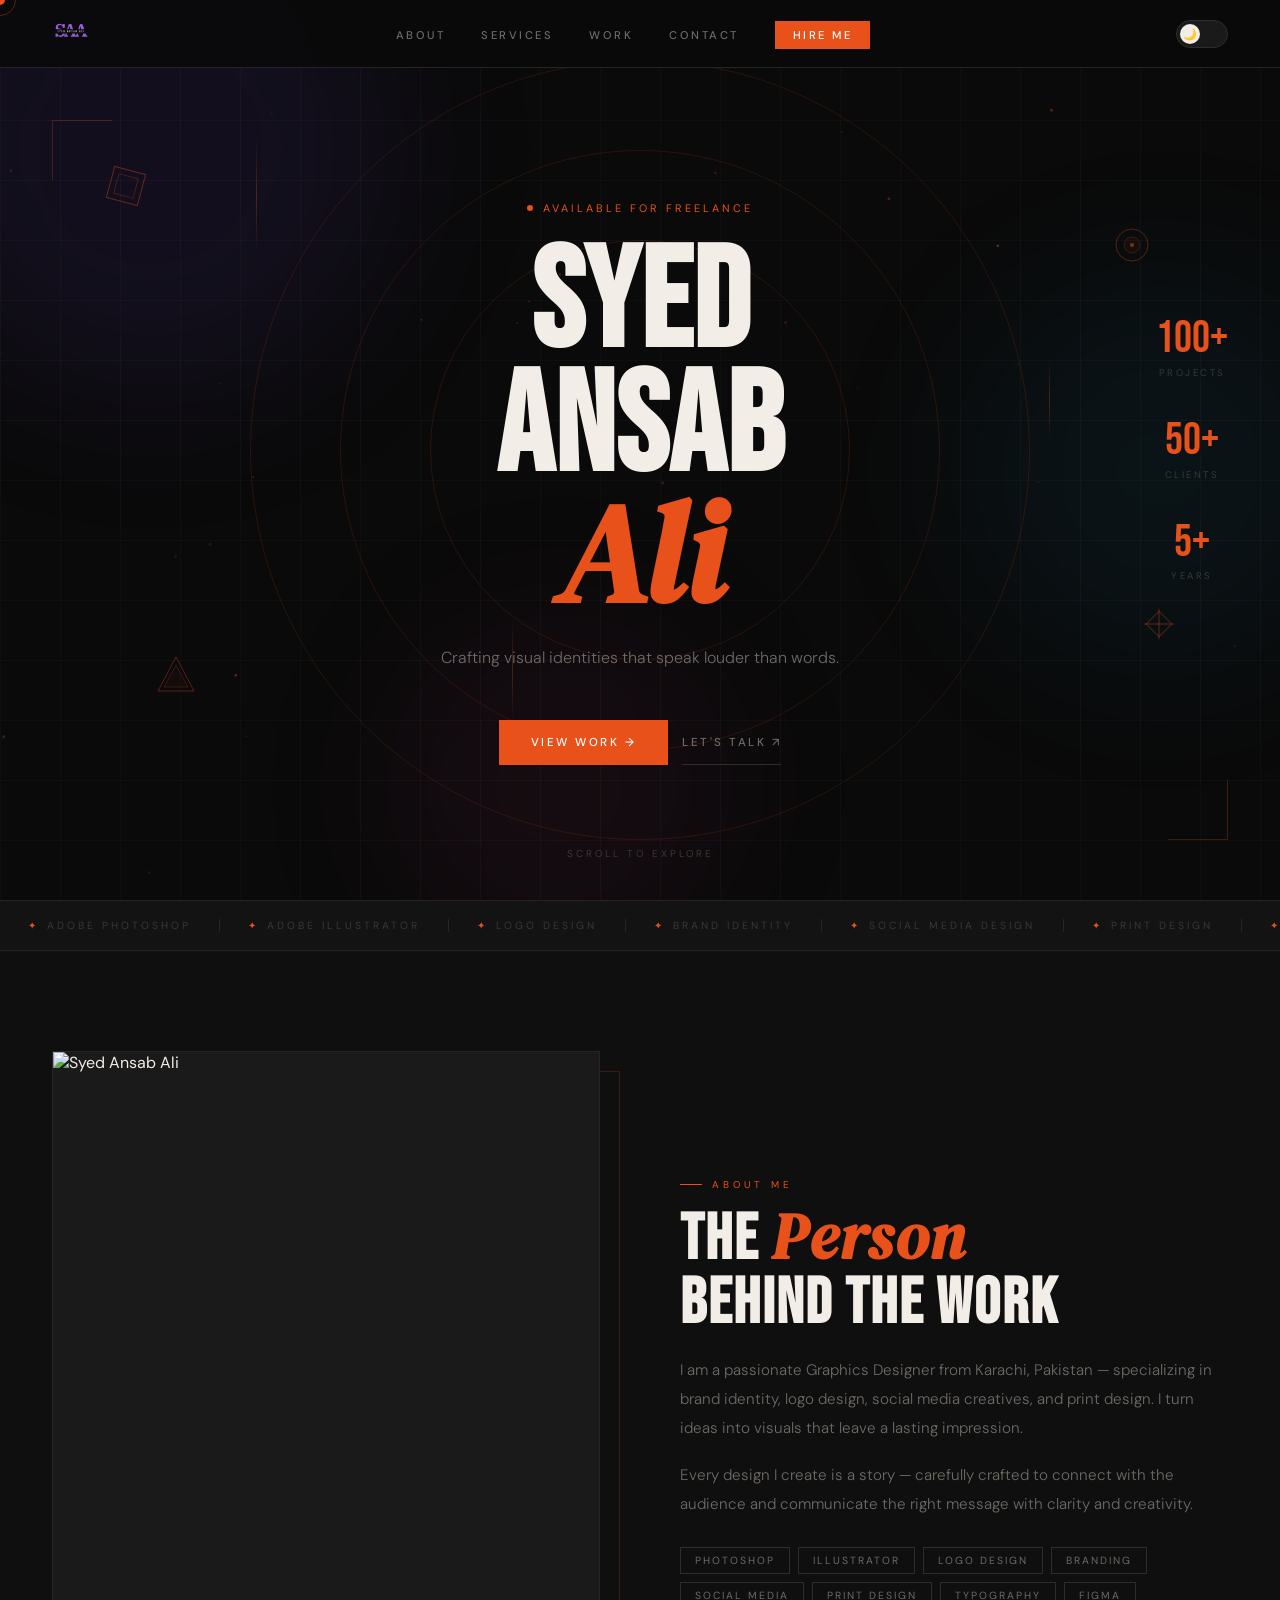
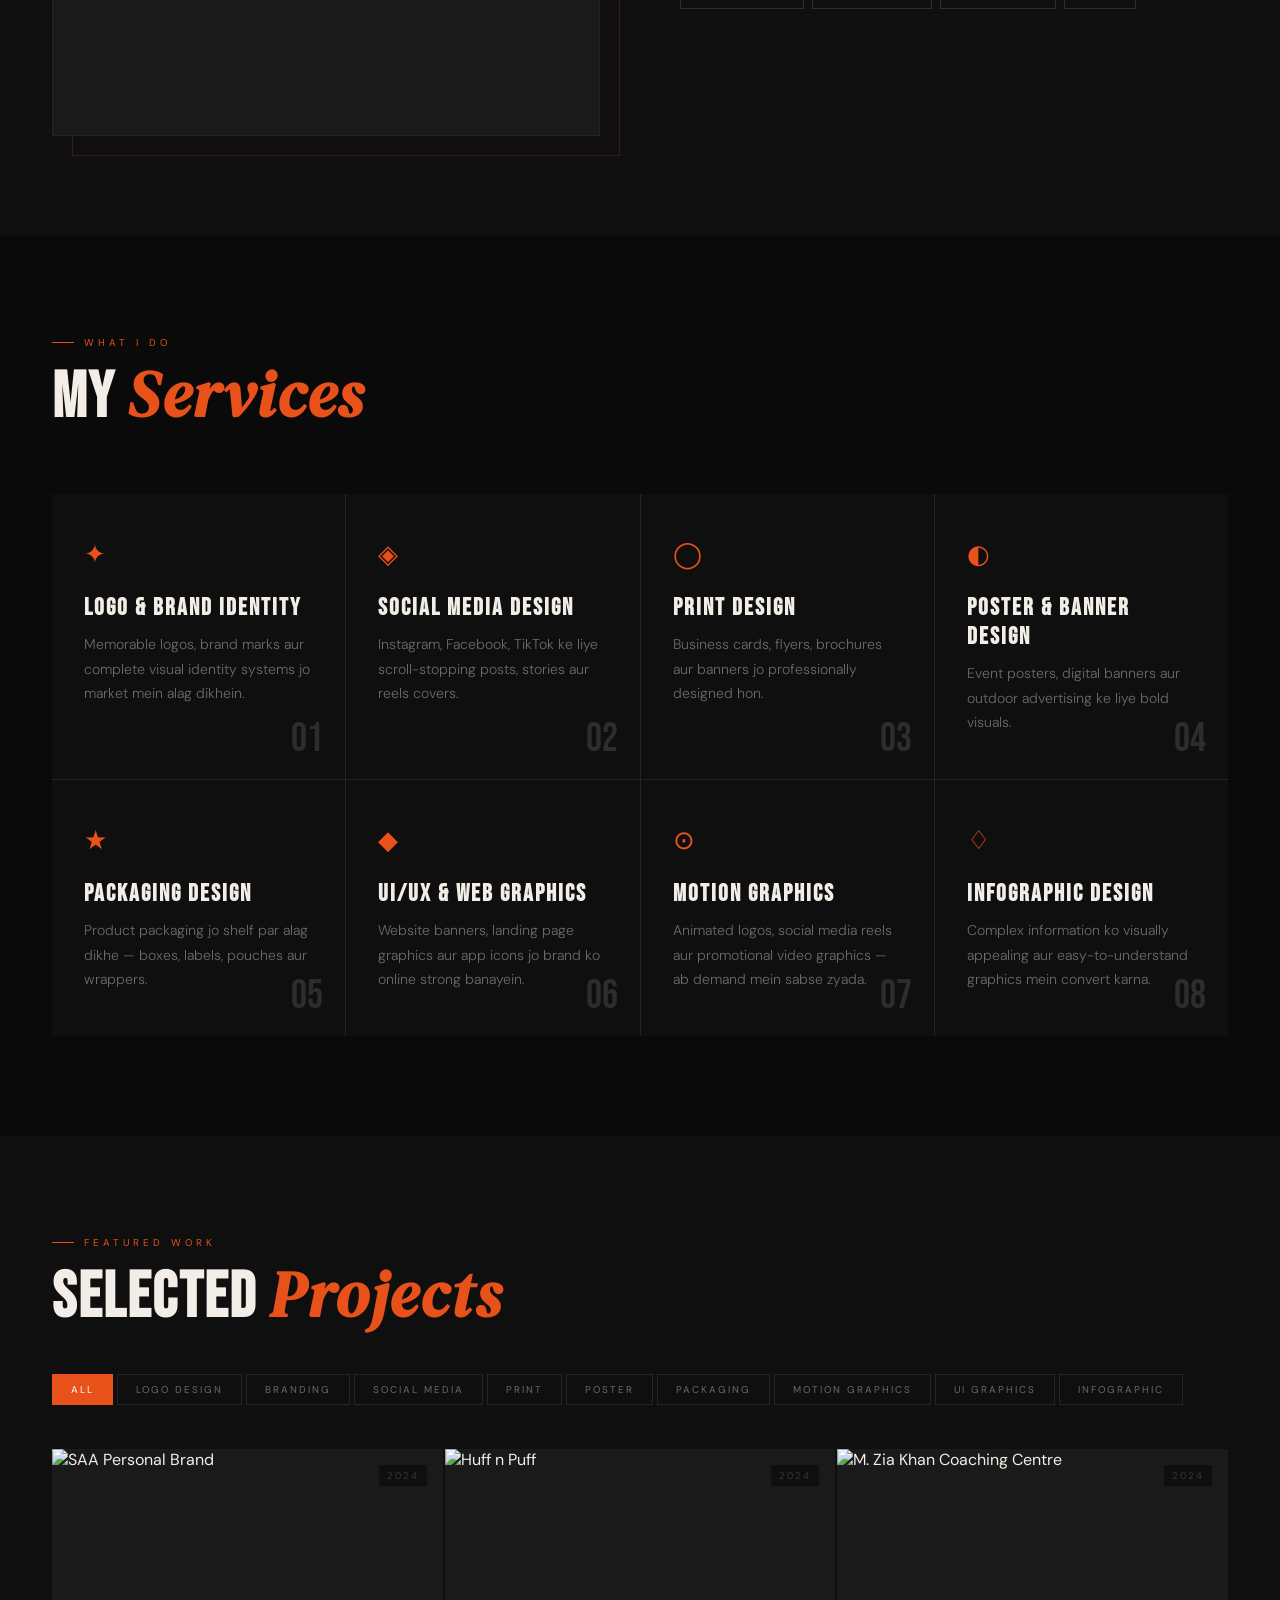
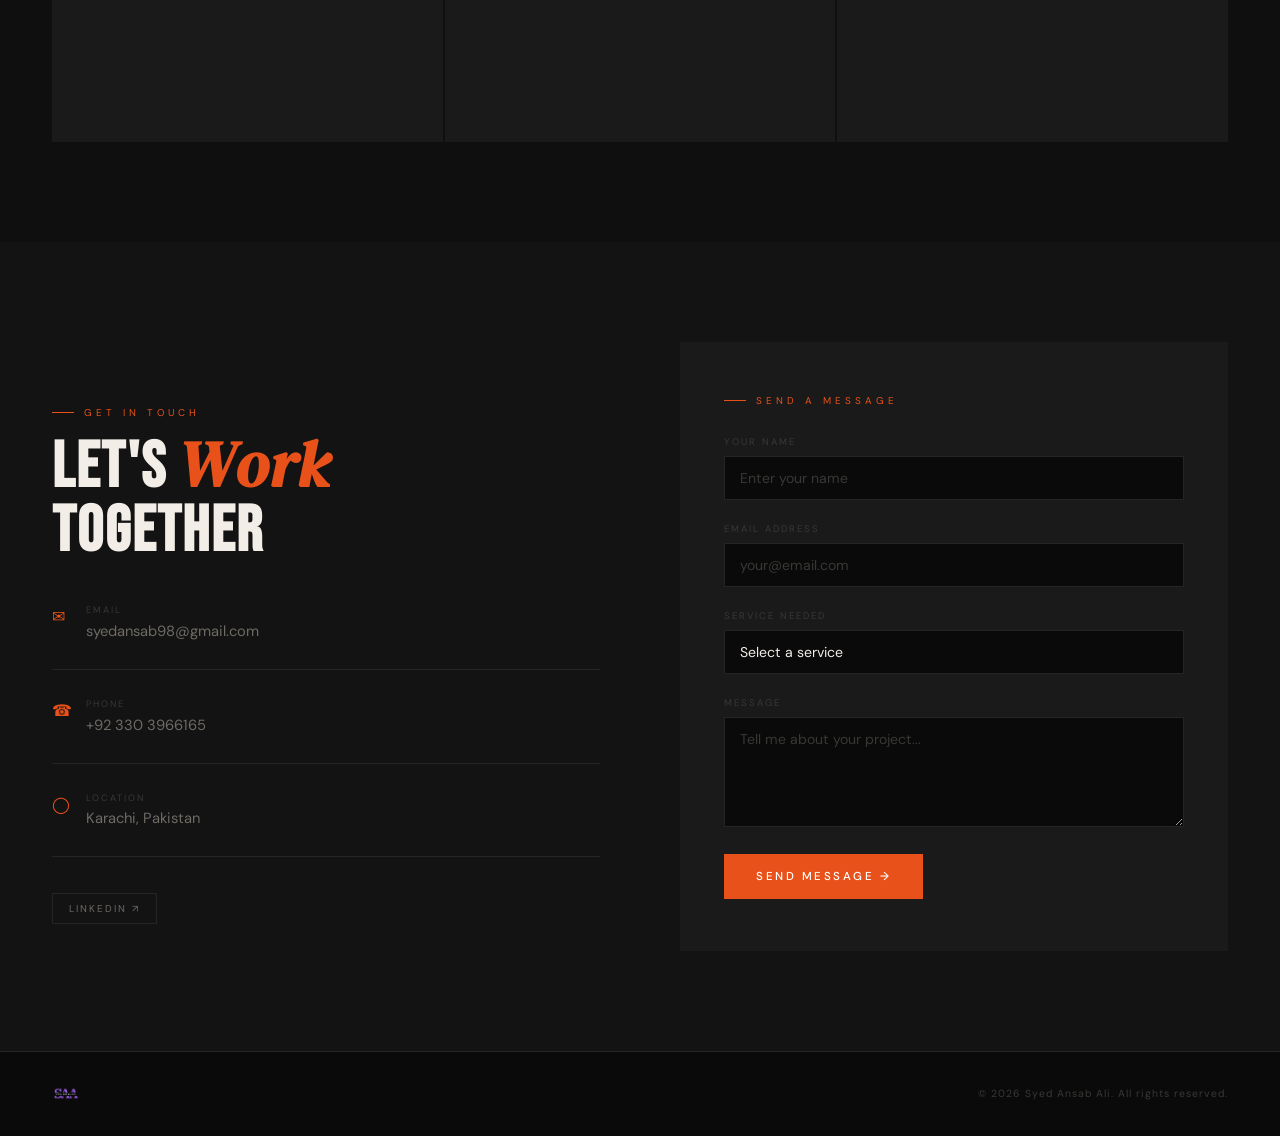
==== commit 74322dad: "Add files via upload" ====
--- a/index.html
+++ b/index.html
@@ -157,6 +157,57 @@
   footer{padding:22px 20px;flex-direction:column;text-align:center;}
   body{cursor:auto;} #cur,#cr{display:none;}
 }
+
+/* HERO ANIMATIONS */
+.hero-ring{position:absolute;border-radius:50%;border:1px solid rgba(232,82,26,.15);animation:ringPulse 4s ease-in-out infinite;}
+.hr1{width:420px;height:420px;top:50%;left:50%;transform:translate(-50%,-50%);animation-delay:0s;}
+.hr2{width:600px;height:600px;top:50%;left:50%;transform:translate(-50%,-50%);animation-delay:.8s;}
+.hr3{width:780px;height:780px;top:50%;left:50%;transform:translate(-50%,-50%);animation-delay:1.6s;}
+@keyframes ringPulse{0%,100%{opacity:.15;transform:translate(-50%,-50%) scale(1);}50%{opacity:.35;transform:translate(-50%,-50%) scale(1.03);}}
+
+.hero-shape{position:absolute;opacity:0;animation:floatIn 1s ease forwards;}
+.hs1{top:18%;left:8%;animation-delay:.3s;}
+.hs2{top:25%;right:10%;animation-delay:.6s;}
+.hs3{bottom:22%;left:12%;animation-delay:.9s;}
+.hs4{bottom:28%;right:8%;animation-delay:1.2s;}
+@keyframes floatIn{from{opacity:0;transform:translateY(20px);}to{opacity:1;transform:translateY(0);}}
+
+.hs-inner{animation:floatUpDown 6s ease-in-out infinite;}
+.hs1 .hs-inner{animation-delay:0s;}
+.hs2 .hs-inner{animation-delay:1.5s;}
+.hs3 .hs-inner{animation-delay:3s;}
+.hs4 .hs-inner{animation-delay:4.5s;}
+@keyframes floatUpDown{0%,100%{transform:translateY(0);}50%{transform:translateY(-12px);}}
+
+.hero-line{position:absolute;background:linear-gradient(to bottom,transparent,rgba(232,82,26,.3),transparent);width:1px;animation:lineFade 3s ease-in-out infinite;}
+.hl1{height:120px;top:15%;left:20%;animation-delay:0s;}
+.hl2{height:80px;top:40%;right:18%;animation-delay:1s;}
+.hl3{height:100px;bottom:20%;left:40%;animation-delay:2s;}
+@keyframes lineFade{0%,100%{opacity:0;transform:scaleY(.5);}50%{opacity:1;transform:scaleY(1);}}
+
+/* Text animations */
+.hc .hlbl{animation:fadeSlideUp .7s ease forwards;opacity:0;animation-delay:.2s;}
+.hc h1{animation:fadeSlideUp .8s ease forwards;opacity:0;animation-delay:.5s;}
+.hc .hbio{animation:fadeSlideUp .8s ease forwards;opacity:0;animation-delay:.8s;}
+.hc .hbtns{animation:fadeSlideUp .8s ease forwards;opacity:0;animation-delay:1s;}
+.hside .hst:nth-child(1){animation:fadeSlideLeft .8s ease forwards;opacity:0;animation-delay:.9s;}
+.hside .hst:nth-child(2){animation:fadeSlideLeft .8s ease forwards;opacity:0;animation-delay:1.1s;}
+.hside .hst:nth-child(3){animation:fadeSlideLeft .8s ease forwards;opacity:0;animation-delay:1.3s;}
+@keyframes fadeSlideUp{from{opacity:0;transform:translateY(24px);}to{opacity:1;transform:translateY(0);}}
+@keyframes fadeSlideLeft{from{opacity:0;transform:translateX(20px);}to{opacity:1;transform:translateX(0);}}
+
+/* Dot pulse on label */
+.dot{animation:pulse 2s ease infinite,dotAppear .5s ease forwards;opacity:0;}
+@keyframes dotAppear{to{opacity:1;}}
+
+/* Accent corner decoration */
+.hero-corner{position:absolute;width:60px;height:60px;opacity:.25;}
+.hcor-tl{top:120px;left:52px;border-top:1px solid var(--accent);border-left:1px solid var(--accent);}
+.hcor-br{bottom:60px;right:52px;border-bottom:1px solid var(--accent);border-right:1px solid var(--accent);}
+
+/* Typewriter cursor on h1 */
+.cursor-blink{display:inline-block;width:3px;height:.8em;background:var(--accent);margin-left:4px;vertical-align:middle;animation:blink 1s step-end infinite;}
+@keyframes blink{0%,100%{opacity:1;}50%{opacity:0;}}
 </style>
 </head>
 <body>
@@ -173,6 +224,56 @@
   <div class="nr"><div class="tog" id="themeToggle"><div class="tok" id="themeKnob">&#127769;</div></div><div class="hbg" id="hamburger"><span></span><span></span><span></span></div></div>
 </nav>
 <section id="hero">
+  <!-- Pulsing rings -->
+  <div class="hero-ring hr1"></div>
+  <div class="hero-ring hr2"></div>
+  <div class="hero-ring hr3"></div>
+
+  <!-- Corner decorations -->
+  <div class="hero-corner hcor-tl"></div>
+  <div class="hero-corner hcor-br"></div>
+
+  <!-- Floating design shapes -->
+  <div class="hero-shape hs1">
+    <div class="hs-inner">
+      <svg width="48" height="48" viewBox="0 0 48 48" fill="none">
+        <rect x="8" y="8" width="32" height="32" stroke="rgba(232,82,26,.4)" stroke-width="1" fill="none" transform="rotate(15 24 24)"/>
+        <rect x="14" y="14" width="20" height="20" stroke="rgba(232,82,26,.25)" stroke-width="1" fill="none" transform="rotate(15 24 24)"/>
+      </svg>
+    </div>
+  </div>
+  <div class="hero-shape hs2">
+    <div class="hs-inner">
+      <svg width="40" height="40" viewBox="0 0 40 40" fill="none">
+        <circle cx="20" cy="20" r="16" stroke="rgba(232,82,26,.35)" stroke-width="1" fill="none"/>
+        <circle cx="20" cy="20" r="8" stroke="rgba(232,82,26,.2)" stroke-width="1" fill="rgba(232,82,26,.05)"/>
+        <circle cx="20" cy="20" r="2" fill="rgba(232,82,26,.5)"/>
+      </svg>
+    </div>
+  </div>
+  <div class="hero-shape hs3">
+    <div class="hs-inner">
+      <svg width="44" height="44" viewBox="0 0 44 44" fill="none">
+        <polygon points="22,4 40,38 4,38" stroke="rgba(232,82,26,.35)" stroke-width="1" fill="none"/>
+        <polygon points="22,12 34,34 10,34" stroke="rgba(232,82,26,.2)" stroke-width="1" fill="rgba(232,82,26,.04)"/>
+      </svg>
+    </div>
+  </div>
+  <div class="hero-shape hs4">
+    <div class="hs-inner">
+      <svg width="38" height="38" viewBox="0 0 38 38" fill="none">
+        <line x1="4" y1="19" x2="34" y2="19" stroke="rgba(232,82,26,.4)" stroke-width="1"/>
+        <line x1="19" y1="4" x2="19" y2="34" stroke="rgba(232,82,26,.4)" stroke-width="1"/>
+        <rect x="10" y="10" width="18" height="18" stroke="rgba(232,82,26,.3)" stroke-width="1" fill="none" transform="rotate(45 19 19)"/>
+      </svg>
+    </div>
+  </div>
+
+  <!-- Vertical accent lines -->
+  <div class="hero-line hl1"></div>
+  <div class="hero-line hl2"></div>
+  <div class="hero-line hl3"></div>
+
   <div class="hc">
     <div class="hlbl"><span class="dot"></span><span>Available for Freelance</span></div>
     <h1>Syed<br>Ansab <em>Ali</em></h1>
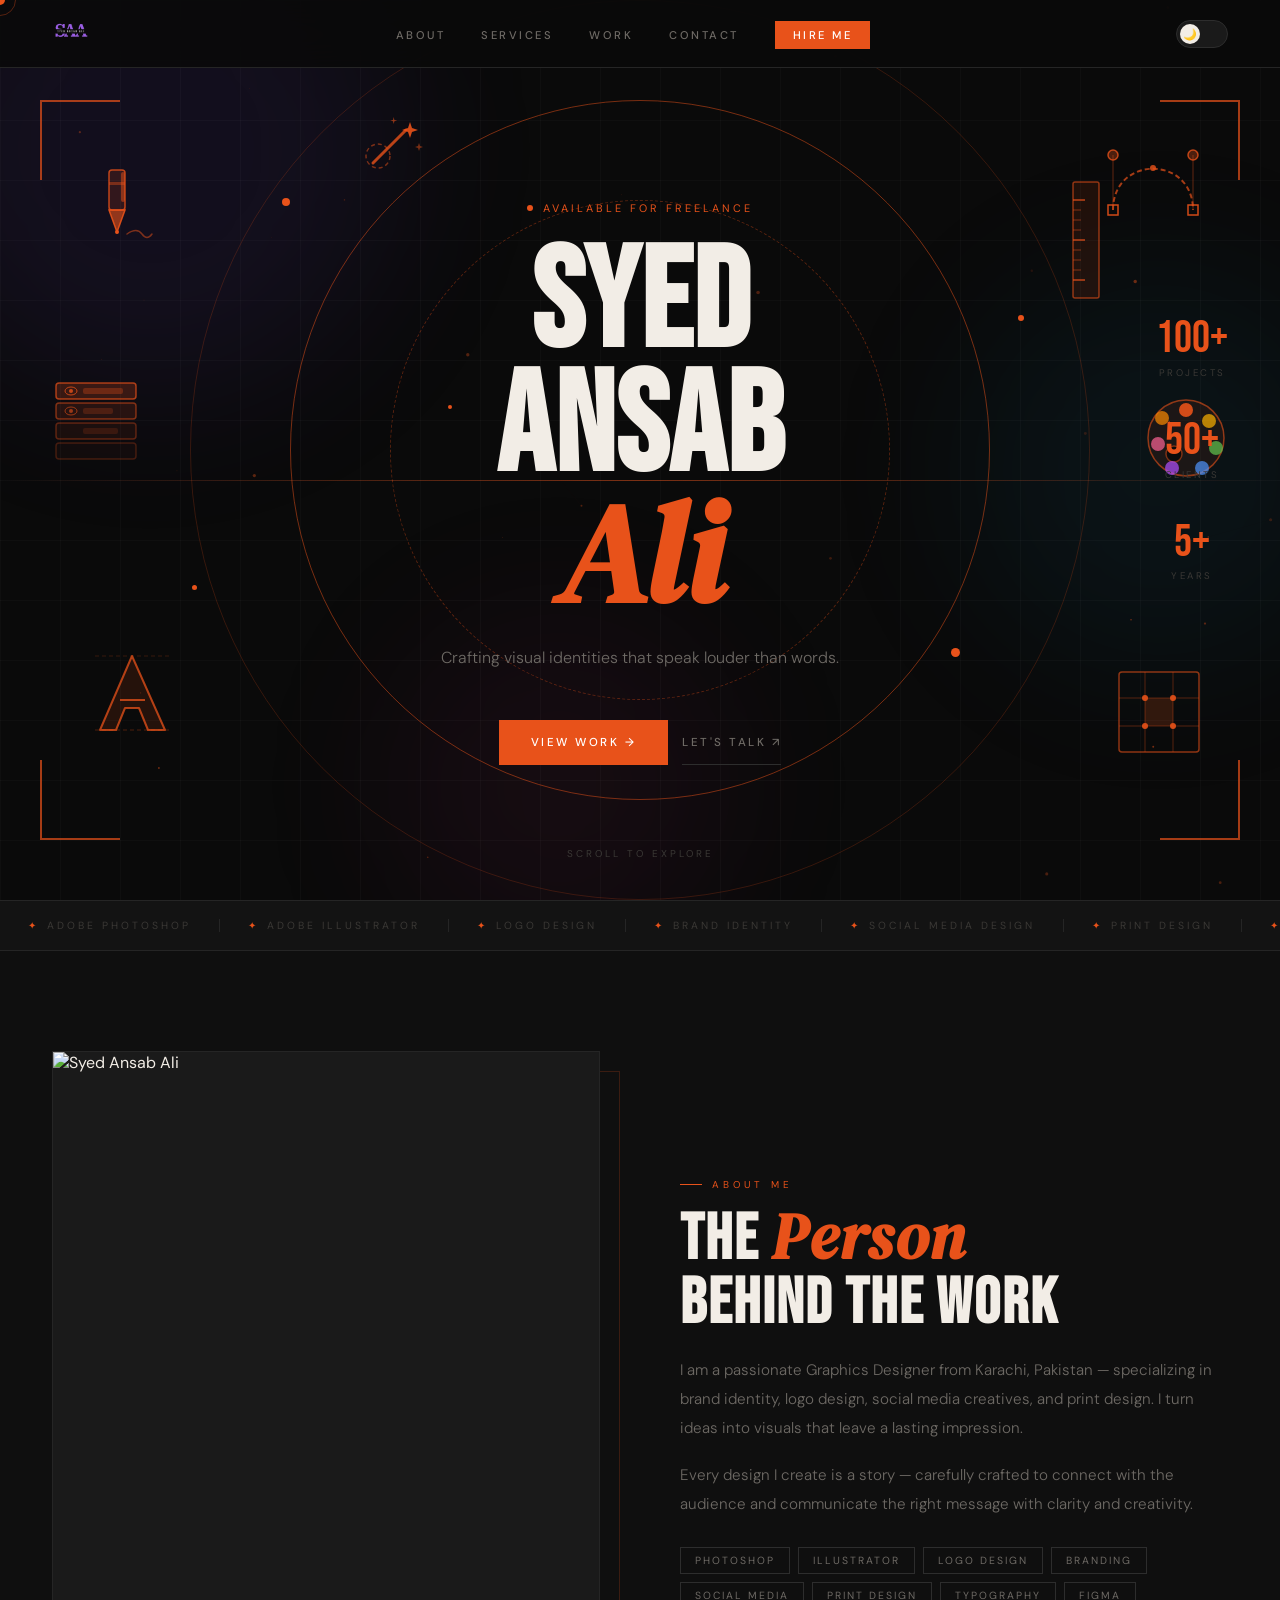
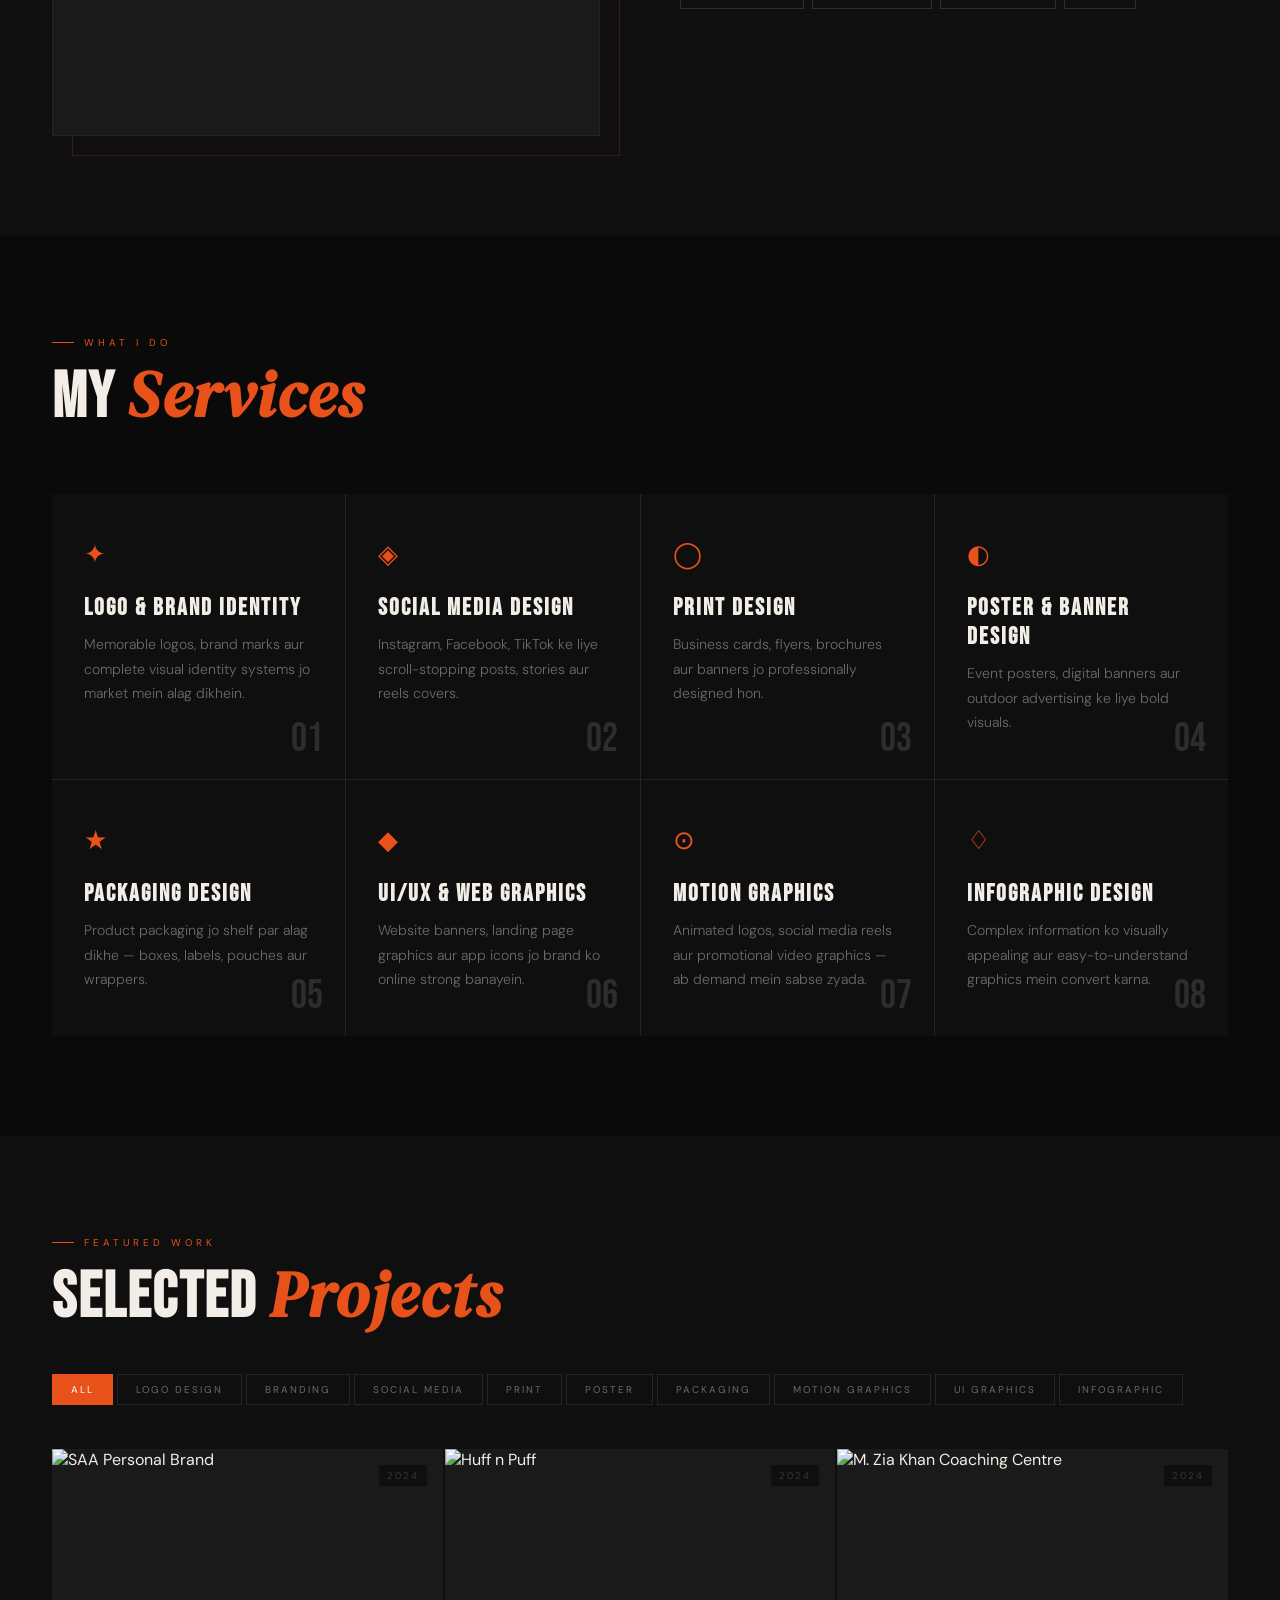
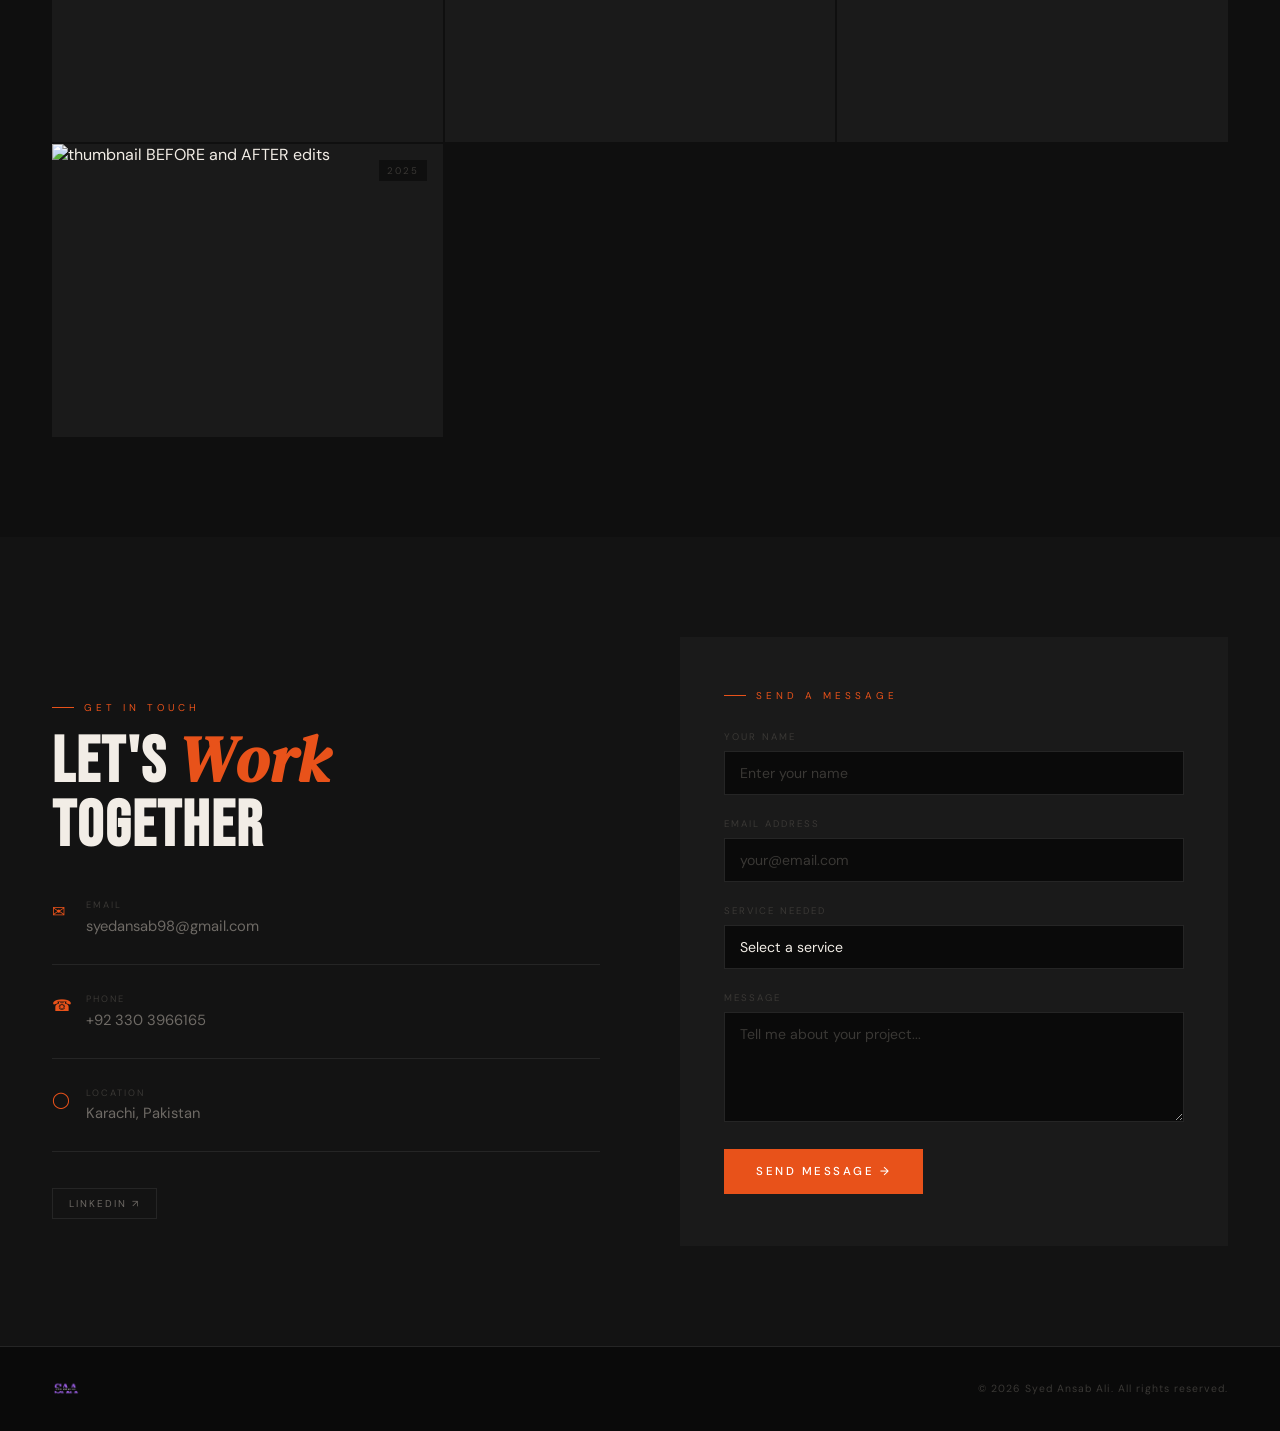
==== commit aa338631: "Add files via upload" ====
--- a/index.html
+++ b/index.html
@@ -158,44 +158,6 @@
   body{cursor:auto;} #cur,#cr{display:none;}
 }
 
-/* HERO ANIMATIONS */
-.hero-ring{position:absolute;border-radius:50%;border:1px solid rgba(232,82,26,.15);animation:ringPulse 4s ease-in-out infinite;}
-.hr1{width:420px;height:420px;top:50%;left:50%;transform:translate(-50%,-50%);animation-delay:0s;}
-.hr2{width:600px;height:600px;top:50%;left:50%;transform:translate(-50%,-50%);animation-delay:.8s;}
-.hr3{width:780px;height:780px;top:50%;left:50%;transform:translate(-50%,-50%);animation-delay:1.6s;}
-@keyframes ringPulse{0%,100%{opacity:.15;transform:translate(-50%,-50%) scale(1);}50%{opacity:.35;transform:translate(-50%,-50%) scale(1.03);}}
-
-.hero-shape{position:absolute;opacity:0;animation:floatIn 1s ease forwards;}
-.hs1{top:18%;left:8%;animation-delay:.3s;}
-.hs2{top:25%;right:10%;animation-delay:.6s;}
-.hs3{bottom:22%;left:12%;animation-delay:.9s;}
-.hs4{bottom:28%;right:8%;animation-delay:1.2s;}
-@keyframes floatIn{from{opacity:0;transform:translateY(20px);}to{opacity:1;transform:translateY(0);}}
-
-.hs-inner{animation:floatUpDown 6s ease-in-out infinite;}
-.hs1 .hs-inner{animation-delay:0s;}
-.hs2 .hs-inner{animation-delay:1.5s;}
-.hs3 .hs-inner{animation-delay:3s;}
-.hs4 .hs-inner{animation-delay:4.5s;}
-@keyframes floatUpDown{0%,100%{transform:translateY(0);}50%{transform:translateY(-12px);}}
-
-.hero-line{position:absolute;background:linear-gradient(to bottom,transparent,rgba(232,82,26,.3),transparent);width:1px;animation:lineFade 3s ease-in-out infinite;}
-.hl1{height:120px;top:15%;left:20%;animation-delay:0s;}
-.hl2{height:80px;top:40%;right:18%;animation-delay:1s;}
-.hl3{height:100px;bottom:20%;left:40%;animation-delay:2s;}
-@keyframes lineFade{0%,100%{opacity:0;transform:scaleY(.5);}50%{opacity:1;transform:scaleY(1);}}
-
-/* Text animations */
-.hc .hlbl{animation:fadeSlideUp .7s ease forwards;opacity:0;animation-delay:.2s;}
-.hc h1{animation:fadeSlideUp .8s ease forwards;opacity:0;animation-delay:.5s;}
-.hc .hbio{animation:fadeSlideUp .8s ease forwards;opacity:0;animation-delay:.8s;}
-.hc .hbtns{animation:fadeSlideUp .8s ease forwards;opacity:0;animation-delay:1s;}
-.hside .hst:nth-child(1){animation:fadeSlideLeft .8s ease forwards;opacity:0;animation-delay:.9s;}
-.hside .hst:nth-child(2){animation:fadeSlideLeft .8s ease forwards;opacity:0;animation-delay:1.1s;}
-.hside .hst:nth-child(3){animation:fadeSlideLeft .8s ease forwards;opacity:0;animation-delay:1.3s;}
-@keyframes fadeSlideUp{from{opacity:0;transform:translateY(24px);}to{opacity:1;transform:translateY(0);}}
-@keyframes fadeSlideLeft{from{opacity:0;transform:translateX(20px);}to{opacity:1;transform:translateX(0);}}
-
 /* Dot pulse on label */
 .dot{animation:pulse 2s ease infinite,dotAppear .5s ease forwards;opacity:0;}
 @keyframes dotAppear{to{opacity:1;}}
@@ -208,6 +170,73 @@
 /* Typewriter cursor on h1 */
 .cursor-blink{display:inline-block;width:3px;height:.8em;background:var(--accent);margin-left:4px;vertical-align:middle;animation:blink 1s step-end infinite;}
 @keyframes blink{0%,100%{opacity:1;}50%{opacity:0;}}
+/*  HERO DESIGN ELEMENTS  */
+
+/* Big rotating ring */
+.h-ring{position:absolute;border-radius:50%;border:1px solid rgba(232,82,26,.5);pointer-events:none;}
+.h-ring-1{width:700px;height:700px;top:50%;left:50%;margin-left:-350px;margin-top:-350px;animation:hRing1 12s linear infinite;}
+.h-ring-2{width:900px;height:900px;top:50%;left:50%;margin-left:-450px;margin-top:-450px;border-color:rgba(232,82,26,.2);animation:hRing1 20s linear infinite reverse;}
+.h-ring-3{width:500px;height:500px;top:50%;left:50%;margin-left:-250px;margin-top:-250px;border-color:rgba(232,82,26,.35);border-style:dashed;animation:hRing1 8s linear infinite;}
+@keyframes hRing1{from{transform:rotate(0deg);}to{transform:rotate(360deg);}}
+
+/* Corner brackets */
+.h-corner{position:absolute;width:80px;height:80px;pointer-events:none;opacity:.7;}
+.h-corner::before,.h-corner::after{content:'';position:absolute;background:var(--accent);}
+.hc-tl{top:100px;left:40px;}
+.hc-tl::before{top:0;left:0;width:80px;height:2px;}
+.hc-tl::after{top:0;left:0;width:2px;height:80px;}
+.hc-tr{top:100px;right:40px;}
+.hc-tr::before{top:0;right:0;width:80px;height:2px;}
+.hc-tr::after{top:0;right:0;width:2px;height:80px;}
+.hc-bl{bottom:60px;left:40px;}
+.hc-bl::before{bottom:0;left:0;width:80px;height:2px;}
+.hc-bl::after{bottom:0;left:0;width:2px;height:80px;}
+.hc-br{bottom:60px;right:40px;}
+.hc-br::before{bottom:0;right:0;width:80px;height:2px;}
+.hc-br::after{bottom:0;right:0;width:2px;height:80px;}
+
+/* Floating design tool elements */
+.h-el{position:absolute;pointer-events:none;animation:hFloat 5s ease-in-out infinite;}
+.h-el svg{display:block;}
+
+/* Float animations - different speeds */
+@keyframes hFloat{0%,100%{transform:translateY(0) rotate(0deg);}50%{transform:translateY(-18px) rotate(3deg);}}
+@keyframes hFloat2{0%,100%{transform:translateY(0) rotate(0deg);}50%{transform:translateY(-22px) rotate(-4deg);}}
+@keyframes hFloat3{0%,100%{transform:translateY(0) rotate(5deg);}50%{transform:translateY(-15px) rotate(-2deg);}}
+@keyframes hFloat4{0%,100%{transform:translateY(0) rotate(-5deg);}50%{transform:translateY(-20px) rotate(2deg);}}
+@keyframes hFloat5{0%,100%{transform:translateY(0);}50%{transform:translateY(-25px);}}
+
+/* Fade in on load */
+@keyframes hElIn{from{opacity:0;transform:translateY(30px);}to{opacity:1;transform:translateY(0);}}
+.h-el{opacity:0;animation:hElIn .8s ease forwards, hFloat 5s ease-in-out 1s infinite;}
+.h-el:nth-child(1){animation:hElIn .8s ease .2s forwards, hFloat 6s ease-in-out 1s infinite;}
+.h-el:nth-child(2){animation:hElIn .8s ease .4s forwards, hFloat2 5s ease-in-out 1.2s infinite;}
+.h-el:nth-child(3){animation:hElIn .8s ease .6s forwards, hFloat3 7s ease-in-out 1.4s infinite;}
+.h-el:nth-child(4){animation:hElIn .8s ease .8s forwards, hFloat4 4s ease-in-out 1.6s infinite;}
+.h-el:nth-child(5){animation:hElIn .8s ease 1s forwards, hFloat5 6s ease-in-out 1.8s infinite;}
+.h-el:nth-child(6){animation:hElIn .8s ease 1.2s forwards, hFloat2 5s ease-in-out 2s infinite;}
+.h-el:nth-child(7){animation:hElIn .8s ease 1.4s forwards, hFloat3 8s ease-in-out 2.2s infinite;}
+.h-el:nth-child(8){animation:hElIn .8s ease 1.6s forwards, hFloat4 5s ease-in-out 2.4s infinite;}
+
+/* Accent dots scattered */
+.h-dot{position:absolute;border-radius:50%;background:var(--accent);pointer-events:none;animation:hDotPulse 3s ease-in-out infinite;}
+@keyframes hDotPulse{0%,100%{transform:scale(1);opacity:.6;}50%{transform:scale(1.8);opacity:1;}}
+
+/* Scan line */
+.h-scan{position:absolute;left:0;right:0;height:1px;background:linear-gradient(90deg,transparent,rgba(232,82,26,.5),transparent);animation:hScan 6s ease-in-out infinite;pointer-events:none;}
+@keyframes hScan{0%{top:20%;opacity:0;}20%{opacity:1;}80%{opacity:1;}100%{top:80%;opacity:0;}}
+
+/* Text animations - faster */
+.hc .hlbl{animation:hTxtUp .5s ease .3s both;}
+.hc h1{animation:hTxtUp .6s ease .5s both;}
+.hc .hbio{animation:hTxtUp .5s ease .8s both;}
+.hc .hbtns{animation:hTxtUp .5s ease 1s both;}
+.hside .hst:nth-child(1){animation:hTxtR .5s ease .7s both;}
+.hside .hst:nth-child(2){animation:hTxtR .5s ease .9s both;}
+.hside .hst:nth-child(3){animation:hTxtR .5s ease 1.1s both;}
+@keyframes hTxtUp{from{opacity:0;transform:translateY(20px);}to{opacity:1;transform:none;}}
+@keyframes hTxtR{from{opacity:0;transform:translateX(20px);}to{opacity:1;transform:none;}}
+
 </style>
 </head>
 <body>
@@ -224,55 +253,171 @@
   <div class="nr"><div class="tog" id="themeToggle"><div class="tok" id="themeKnob">&#127769;</div></div><div class="hbg" id="hamburger"><span></span><span></span><span></span></div></div>
 </nav>
 <section id="hero">
-  <!-- Pulsing rings -->
-  <div class="hero-ring hr1"></div>
-  <div class="hero-ring hr2"></div>
-  <div class="hero-ring hr3"></div>
-
-  <!-- Corner decorations -->
-  <div class="hero-corner hcor-tl"></div>
-  <div class="hero-corner hcor-br"></div>
-
-  <!-- Floating design shapes -->
-  <div class="hero-shape hs1">
-    <div class="hs-inner">
-      <svg width="48" height="48" viewBox="0 0 48 48" fill="none">
-        <rect x="8" y="8" width="32" height="32" stroke="rgba(232,82,26,.4)" stroke-width="1" fill="none" transform="rotate(15 24 24)"/>
-        <rect x="14" y="14" width="20" height="20" stroke="rgba(232,82,26,.25)" stroke-width="1" fill="none" transform="rotate(15 24 24)"/>
-      </svg>
-    </div>
-  </div>
-  <div class="hero-shape hs2">
-    <div class="hs-inner">
-      <svg width="40" height="40" viewBox="0 0 40 40" fill="none">
-        <circle cx="20" cy="20" r="16" stroke="rgba(232,82,26,.35)" stroke-width="1" fill="none"/>
-        <circle cx="20" cy="20" r="8" stroke="rgba(232,82,26,.2)" stroke-width="1" fill="rgba(232,82,26,.05)"/>
-        <circle cx="20" cy="20" r="2" fill="rgba(232,82,26,.5)"/>
-      </svg>
-    </div>
-  </div>
-  <div class="hero-shape hs3">
-    <div class="hs-inner">
-      <svg width="44" height="44" viewBox="0 0 44 44" fill="none">
-        <polygon points="22,4 40,38 4,38" stroke="rgba(232,82,26,.35)" stroke-width="1" fill="none"/>
-        <polygon points="22,12 34,34 10,34" stroke="rgba(232,82,26,.2)" stroke-width="1" fill="rgba(232,82,26,.04)"/>
-      </svg>
-    </div>
-  </div>
-  <div class="hero-shape hs4">
-    <div class="hs-inner">
-      <svg width="38" height="38" viewBox="0 0 38 38" fill="none">
-        <line x1="4" y1="19" x2="34" y2="19" stroke="rgba(232,82,26,.4)" stroke-width="1"/>
-        <line x1="19" y1="4" x2="19" y2="34" stroke="rgba(232,82,26,.4)" stroke-width="1"/>
-        <rect x="10" y="10" width="18" height="18" stroke="rgba(232,82,26,.3)" stroke-width="1" fill="none" transform="rotate(45 19 19)"/>
-      </svg>
-    </div>
-  </div>
-
-  <!-- Vertical accent lines -->
-  <div class="hero-line hl1"></div>
-  <div class="hero-line hl2"></div>
-  <div class="hero-line hl3"></div>
+
+  <!-- Rotating rings -->
+  <div class="h-ring h-ring-1"></div>
+  <div class="h-ring h-ring-2"></div>
+  <div class="h-ring h-ring-3"></div>
+
+  <!-- Corner brackets -->
+  <div class="h-corner hc-tl"></div>
+  <div class="h-corner hc-tr"></div>
+  <div class="h-corner hc-bl"></div>
+  <div class="h-corner hc-br"></div>
+
+  <!-- Scan line -->
+  <div class="h-scan"></div>
+
+  <!-- Accent dots -->
+  <div class="h-dot" style="width:8px;height:8px;top:22%;left:22%;animation-delay:0s;"></div>
+  <div class="h-dot" style="width:5px;height:5px;top:65%;left:15%;animation-delay:1s;"></div>
+  <div class="h-dot" style="width:6px;height:6px;top:35%;right:20%;animation-delay:.5s;"></div>
+  <div class="h-dot" style="width:9px;height:9px;top:72%;right:25%;animation-delay:1.5s;"></div>
+  <div class="h-dot" style="width:4px;height:4px;top:45%;left:35%;animation-delay:2s;"></div>
+
+  <!-- DESIGN TOOL FLOATING ELEMENTS -->
+
+  <!-- 1. PEN TOOL (top left) -->
+  <div class="h-el" style="top:18%;left:6%;">
+    <svg width="80" height="80" viewBox="0 0 80 80" fill="none">
+      <!-- Pen body -->
+      <rect x="32" y="8" width="16" height="40" rx="3" fill="rgba(232,82,26,.15)" stroke="rgba(232,82,26,.8)" stroke-width="1.5"/>
+      <!-- Pen tip -->
+      <path d="M32 48 L40 70 L48 48Z" fill="rgba(232,82,26,.6)" stroke="rgba(232,82,26,.9)" stroke-width="1.5"/>
+      <!-- Pen clip -->
+      <rect x="44" y="10" width="4" height="30" rx="2" fill="rgba(232,82,26,.5)"/>
+      <!-- Pen tip point -->
+      <circle cx="40" cy="70" r="2" fill="rgba(232,82,26,1)"/>
+      <!-- Pen band -->
+      <rect x="32" y="20" width="16" height="3" fill="rgba(232,82,26,.4)"/>
+      <!-- Writing path -->
+      <path d="M50 72 Q60 65 65 72 Q70 79 75 72" stroke="rgba(232,82,26,.5)" stroke-width="1.5" fill="none" stroke-linecap="round"/>
+    </svg>
+  </div>
+
+  <!-- 2. BEZIER CURVE / PEN TOOL PATH (top right) -->
+  <div class="h-el" style="top:15%;right:6%;">
+    <svg width="100" height="90" viewBox="0 0 100 90" fill="none">
+      <!-- Bezier path -->
+      <path d="M10 75 C10 20 90 20 90 75" stroke="rgba(232,82,26,.7)" stroke-width="2" fill="none" stroke-dasharray="5 3"/>
+      <!-- Control point handles -->
+      <line x1="10" y1="75" x2="10" y2="20" stroke="rgba(232,82,26,.4)" stroke-width="1"/>
+      <line x1="90" y1="75" x2="90" y2="20" stroke="rgba(232,82,26,.4)" stroke-width="1"/>
+      <!-- Anchor points -->
+      <rect x="5" y="70" width="10" height="10" fill="none" stroke="rgba(232,82,26,.9)" stroke-width="1.5"/>
+      <rect x="85" y="70" width="10" height="10" fill="none" stroke="rgba(232,82,26,.9)" stroke-width="1.5"/>
+      <!-- Control handles -->
+      <circle cx="10" cy="20" r="5" fill="rgba(232,82,26,.3)" stroke="rgba(232,82,26,.8)" stroke-width="1.5"/>
+      <circle cx="90" cy="20" r="5" fill="rgba(232,82,26,.3)" stroke="rgba(232,82,26,.8)" stroke-width="1.5"/>
+      <!-- Midpoint dot -->
+      <circle cx="50" cy="33" r="3" fill="rgba(232,82,26,.8)"/>
+    </svg>
+  </div>
+
+  <!-- 3. LAYERS PANEL (left middle) -->
+  <div class="h-el" style="top:42%;left:4%;">
+    <svg width="90" height="85" viewBox="0 0 90 85" fill="none">
+      <!-- Layer stack -->
+      <rect x="5" y="5" width="80" height="16" rx="3" fill="rgba(232,82,26,.2)" stroke="rgba(232,82,26,.7)" stroke-width="1.5"/>
+      <rect x="5" y="25" width="80" height="16" rx="3" fill="rgba(232,82,26,.12)" stroke="rgba(232,82,26,.5)" stroke-width="1.5"/>
+      <rect x="5" y="45" width="80" height="16" rx="3" fill="rgba(232,82,26,.07)" stroke="rgba(232,82,26,.35)" stroke-width="1.5"/>
+      <rect x="5" y="65" width="80" height="16" rx="3" fill="rgba(232,82,26,.04)" stroke="rgba(232,82,26,.25)" stroke-width="1.5"/>
+      <!-- Eye icons -->
+      <ellipse cx="20" cy="13" rx="6" ry="4" stroke="rgba(232,82,26,.8)" stroke-width="1" fill="none"/>
+      <circle cx="20" cy="13" r="2" fill="rgba(232,82,26,.8)"/>
+      <ellipse cx="20" cy="33" rx="6" ry="4" stroke="rgba(232,82,26,.6)" stroke-width="1" fill="none"/>
+      <circle cx="20" cy="33" r="2" fill="rgba(232,82,26,.6)"/>
+      <!-- Layer names hint -->
+      <rect x="32" y="10" width="40" height="6" rx="2" fill="rgba(232,82,26,.3)"/>
+      <rect x="32" y="30" width="30" height="6" rx="2" fill="rgba(232,82,26,.2)"/>
+      <rect x="32" y="50" width="35" height="6" rx="2" fill="rgba(232,82,26,.15)"/>
+    </svg>
+  </div>
+
+  <!-- 4. COLOR PALETTE (right middle) -->
+  <div class="h-el" style="top:44%;right:4%;">
+    <svg width="85" height="85" viewBox="0 0 85 85" fill="none">
+      <!-- Palette circle -->
+      <circle cx="42" cy="42" r="38" fill="rgba(232,82,26,.08)" stroke="rgba(232,82,26,.6)" stroke-width="1.5"/>
+      <!-- Thumb hole -->
+      <circle cx="30" cy="58" r="8" fill="rgba(10,10,10,.9)" stroke="rgba(232,82,26,.5)" stroke-width="1.5"/>
+      <!-- Color blobs on palette -->
+      <circle cx="42" cy="14" r="7" fill="rgba(232,82,26,.9)"/>
+      <circle cx="65" cy="25" r="7" fill="rgba(255,180,0,.7)"/>
+      <circle cx="72" cy="52" r="7" fill="rgba(100,200,80,.7)"/>
+      <circle cx="58" cy="72" r="7" fill="rgba(80,150,255,.7)"/>
+      <circle cx="28" cy="72" r="7" fill="rgba(180,80,255,.7)"/>
+      <circle cx="14" cy="48" r="7" fill="rgba(255,100,150,.7)"/>
+      <circle cx="18" cy="22" r="7" fill="rgba(255,140,0,.7)"/>
+    </svg>
+  </div>
+
+  <!-- 5. TYPOGRAPHY / LETTER A (bottom left) -->
+  <div class="h-el" style="bottom:18%;left:7%;">
+    <svg width="85" height="90" viewBox="0 0 85 90" fill="none">
+      <!-- Big A letterform -->
+      <path d="M42 8 L75 82 L58 82 L49 60 L35 60 L26 82 L10 82 Z" fill="rgba(232,82,26,.12)" stroke="rgba(232,82,26,.75)" stroke-width="2" stroke-linejoin="round"/>
+      <!-- Crossbar -->
+      <line x1="30" y1="52" x2="55" y2="52" stroke="rgba(232,82,26,.75)" stroke-width="2"/>
+      <!-- Baseline guide -->
+      <line x1="5" y1="82" x2="80" y2="82" stroke="rgba(232,82,26,.3)" stroke-width="1" stroke-dasharray="4 3"/>
+      <!-- Cap height guide -->
+      <line x1="5" y1="8" x2="80" y2="8" stroke="rgba(232,82,26,.2)" stroke-width="1" stroke-dasharray="4 3"/>
+    </svg>
+  </div>
+
+  <!-- 6. GRID / LAYOUT GRID (bottom right) -->
+  <div class="h-el" style="bottom:16%;right:6%;">
+    <svg width="88" height="88" viewBox="0 0 88 88" fill="none">
+      <!-- Outer rect -->
+      <rect x="4" y="4" width="80" height="80" rx="3" fill="none" stroke="rgba(232,82,26,.6)" stroke-width="1.5"/>
+      <!-- Grid lines vertical -->
+      <line x1="30" y1="4" x2="30" y2="84" stroke="rgba(232,82,26,.35)" stroke-width="1"/>
+      <line x1="58" y1="4" x2="58" y2="84" stroke="rgba(232,82,26,.35)" stroke-width="1"/>
+      <!-- Grid lines horizontal -->
+      <line x1="4" y1="30" x2="84" y2="30" stroke="rgba(232,82,26,.35)" stroke-width="1"/>
+      <line x1="4" y1="58" x2="84" y2="58" stroke="rgba(232,82,26,.35)" stroke-width="1"/>
+      <!-- Highlighted cell -->
+      <rect x="30" y="30" width="28" height="28" fill="rgba(232,82,26,.18)"/>
+      <!-- Corner crosshair -->
+      <circle cx="30" cy="30" r="3" fill="rgba(232,82,26,.9)"/>
+      <circle cx="58" cy="30" r="3" fill="rgba(232,82,26,.9)"/>
+      <circle cx="30" cy="58" r="3" fill="rgba(232,82,26,.9)"/>
+      <circle cx="58" cy="58" r="3" fill="rgba(232,82,26,.9)"/>
+    </svg>
+  </div>
+
+  <!-- 7. MAGIC WAND / SELECTION TOOL (top center-left) -->
+  <div class="h-el" style="top:12%;left:28%;">
+    <svg width="70" height="70" viewBox="0 0 70 70" fill="none">
+      <!-- Wand stick -->
+      <line x1="15" y1="55" x2="48" y2="22" stroke="rgba(232,82,26,.8)" stroke-width="3" stroke-linecap="round"/>
+      <!-- Star sparkles -->
+      <path d="M50 20 L52 14 L54 20 L60 22 L54 24 L52 30 L50 24 L44 22Z" fill="rgba(232,82,26,.9)"/>
+      <!-- Small sparkles -->
+      <path d="M35 12 L36 8 L37 12 L41 13 L37 14 L36 18 L35 14 L31 13Z" fill="rgba(232,82,26,.6)" transform="scale(.7) translate(15,5)"/>
+      <path d="M60 38 L61 35 L62 38 L65 39 L62 40 L61 43 L60 40 L57 39Z" fill="rgba(232,82,26,.5)"/>
+      <!-- Dashed selection circle -->
+      <circle cx="20" cy="48" r="12" fill="none" stroke="rgba(232,82,26,.5)" stroke-width="1.5" stroke-dasharray="4 3"/>
+    </svg>
+  </div>
+
+  <!-- 8. RULER (right side, vertical) -->
+  <div class="h-el" style="top:20%;right:14%;">
+    <svg width="30" height="120" viewBox="0 0 30 120" fill="none">
+      <rect x="2" y="2" width="26" height="116" rx="2" fill="rgba(232,82,26,.1)" stroke="rgba(232,82,26,.6)" stroke-width="1.5"/>
+      <!-- Tick marks -->
+      <line x1="2" y1="20" x2="14" y2="20" stroke="rgba(232,82,26,.8)" stroke-width="1.5"/>
+      <line x1="2" y1="30" x2="10" y2="30" stroke="rgba(232,82,26,.5)" stroke-width="1"/>
+      <line x1="2" y1="40" x2="10" y2="40" stroke="rgba(232,82,26,.5)" stroke-width="1"/>
+      <line x1="2" y1="50" x2="10" y2="50" stroke="rgba(232,82,26,.5)" stroke-width="1"/>
+      <line x1="2" y1="60" x2="14" y2="60" stroke="rgba(232,82,26,.8)" stroke-width="1.5"/>
+      <line x1="2" y1="70" x2="10" y2="70" stroke="rgba(232,82,26,.5)" stroke-width="1"/>
+      <line x1="2" y1="80" x2="10" y2="80" stroke="rgba(232,82,26,.5)" stroke-width="1"/>
+      <line x1="2" y1="90" x2="10" y2="90" stroke="rgba(232,82,26,.5)" stroke-width="1"/>
+      <line x1="2" y1="100" x2="14" y2="100" stroke="rgba(232,82,26,.8)" stroke-width="1.5"/>
+    </svg>
+  </div>
 
   <div class="hc">
     <div class="hlbl"><span class="dot"></span><span>Available for Freelance</span></div>
